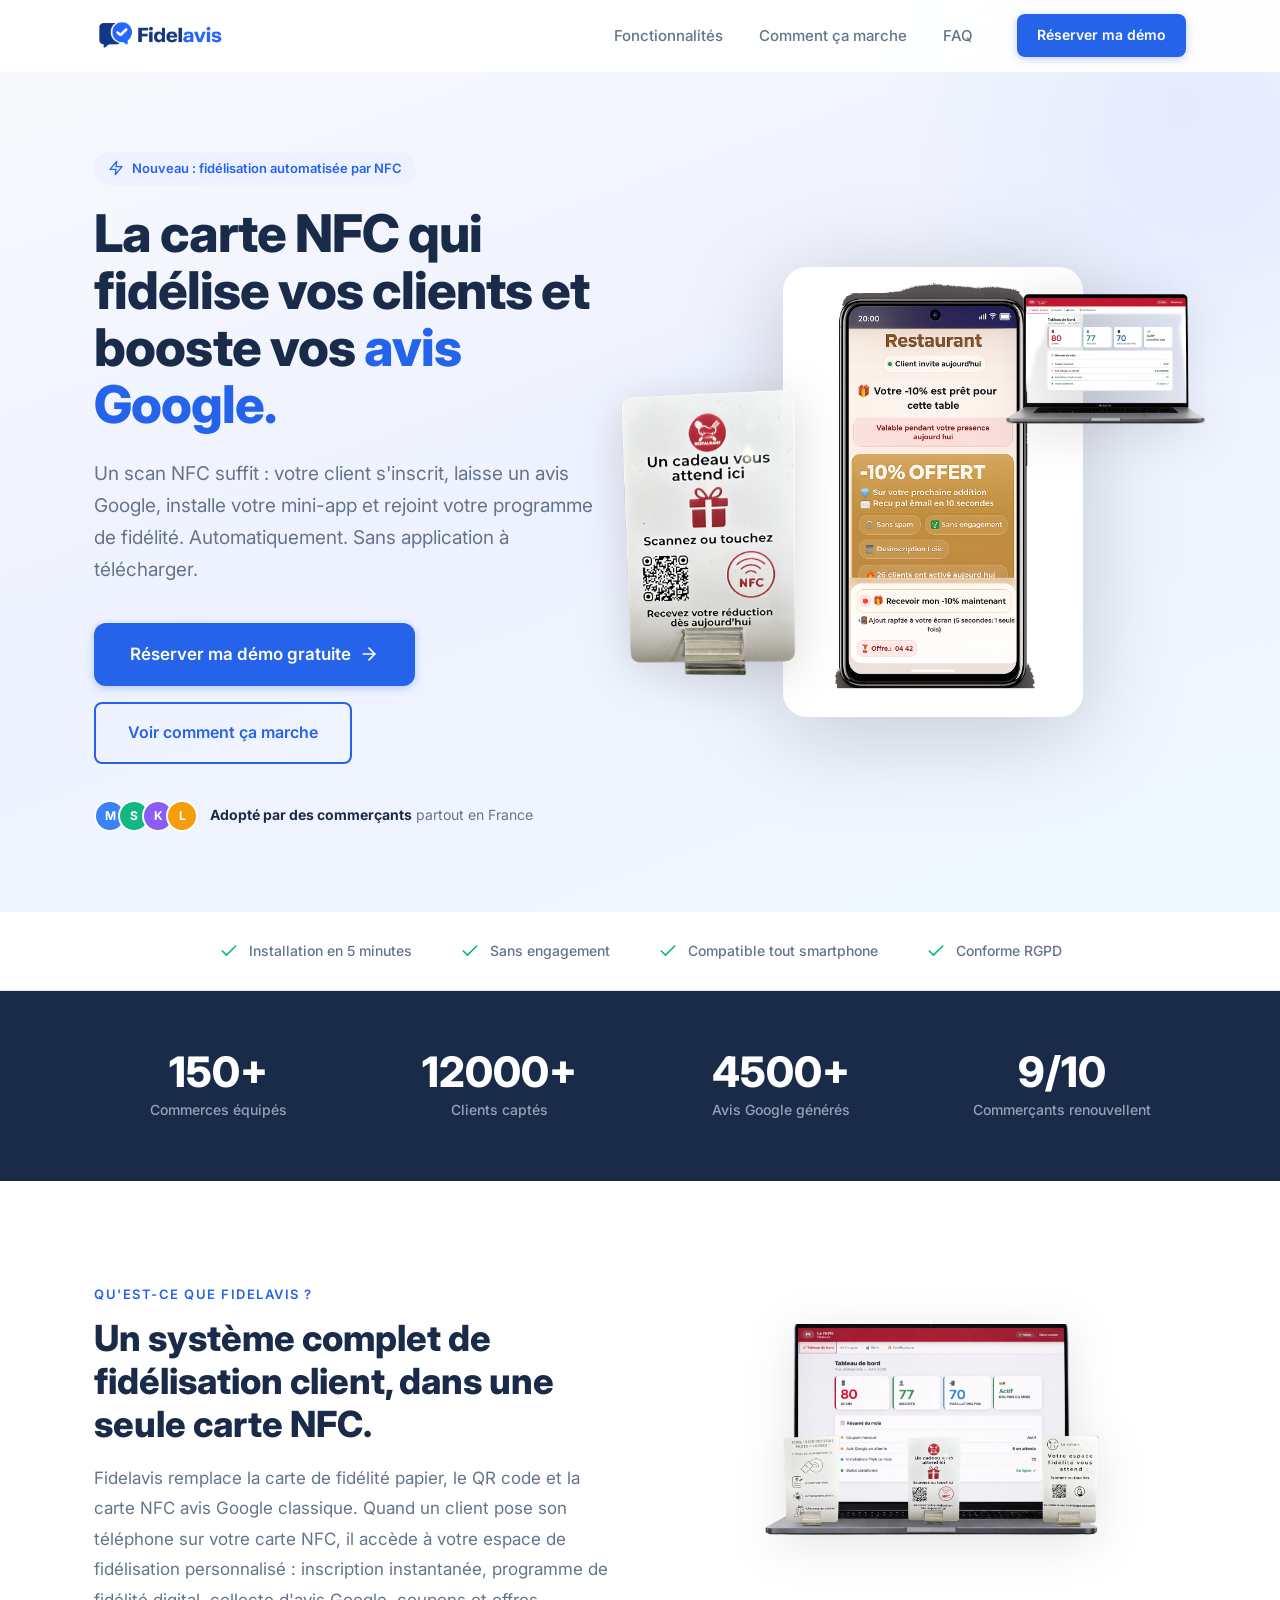
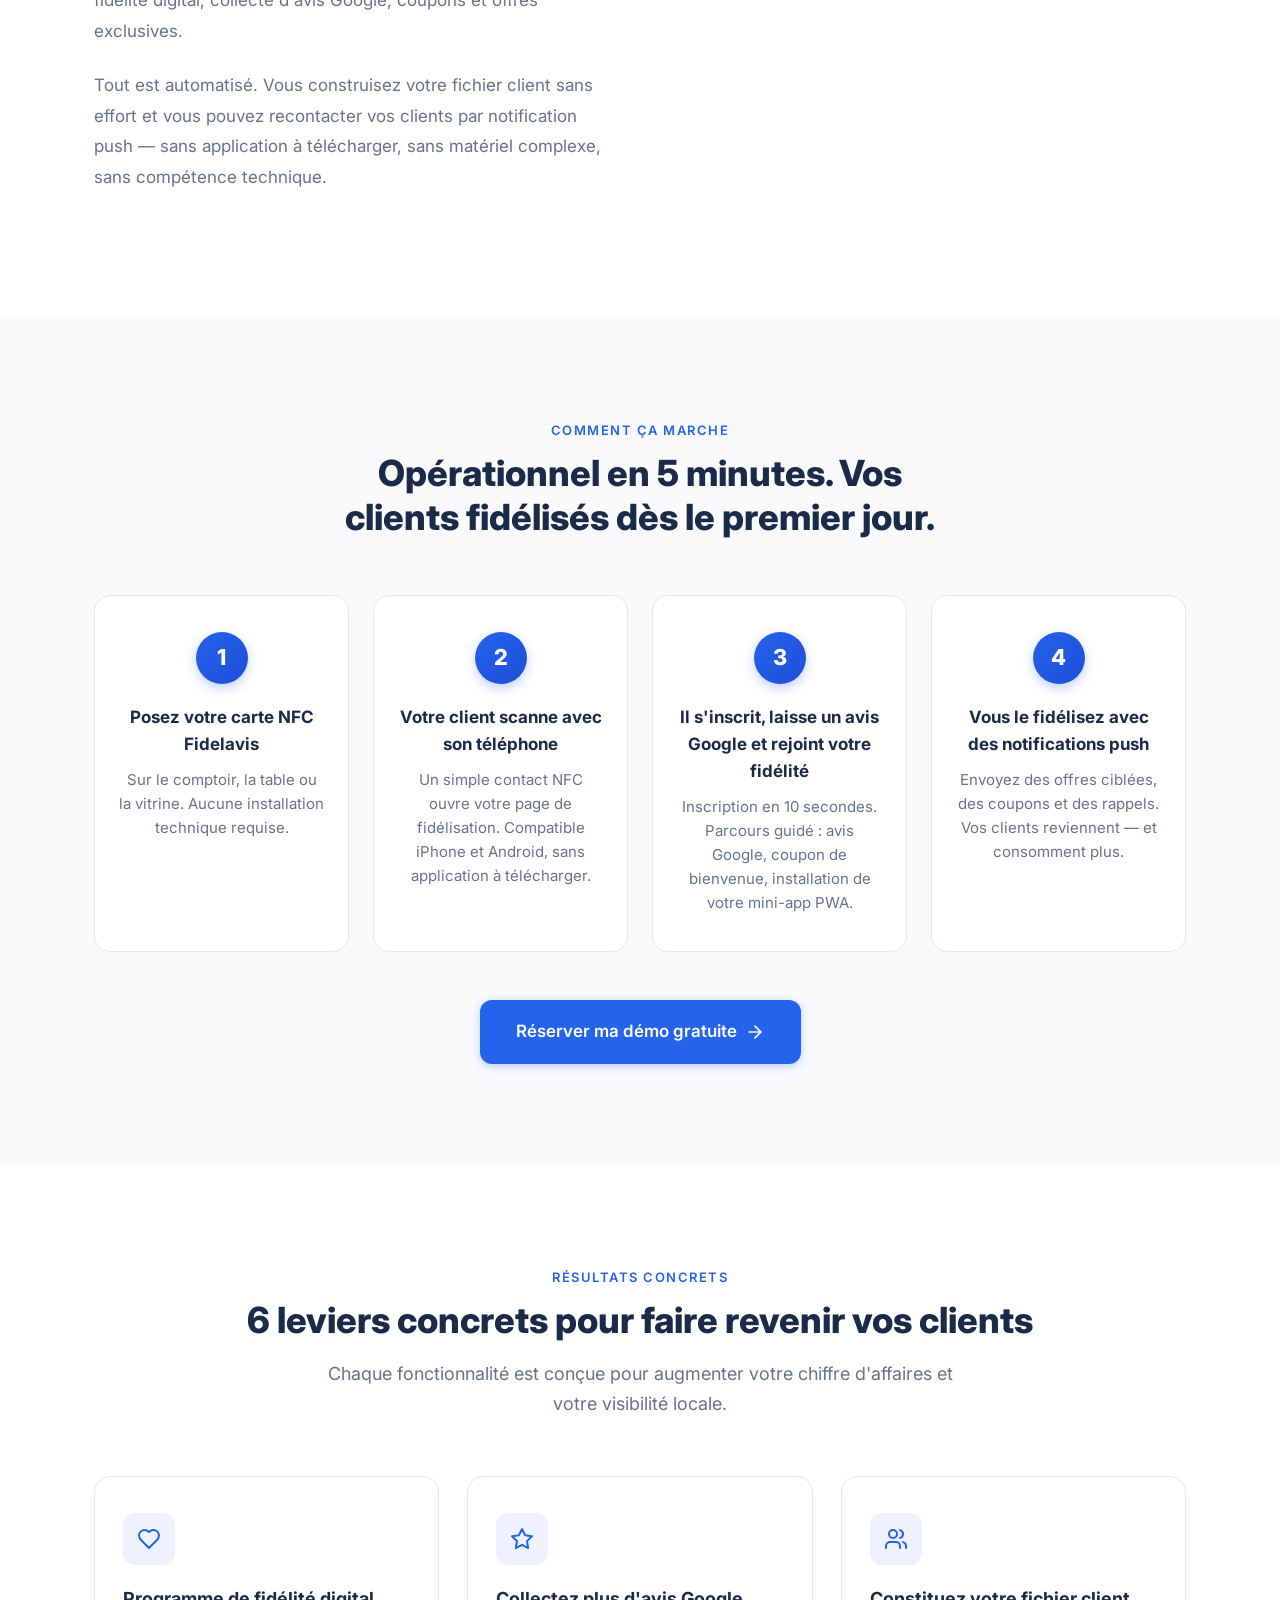
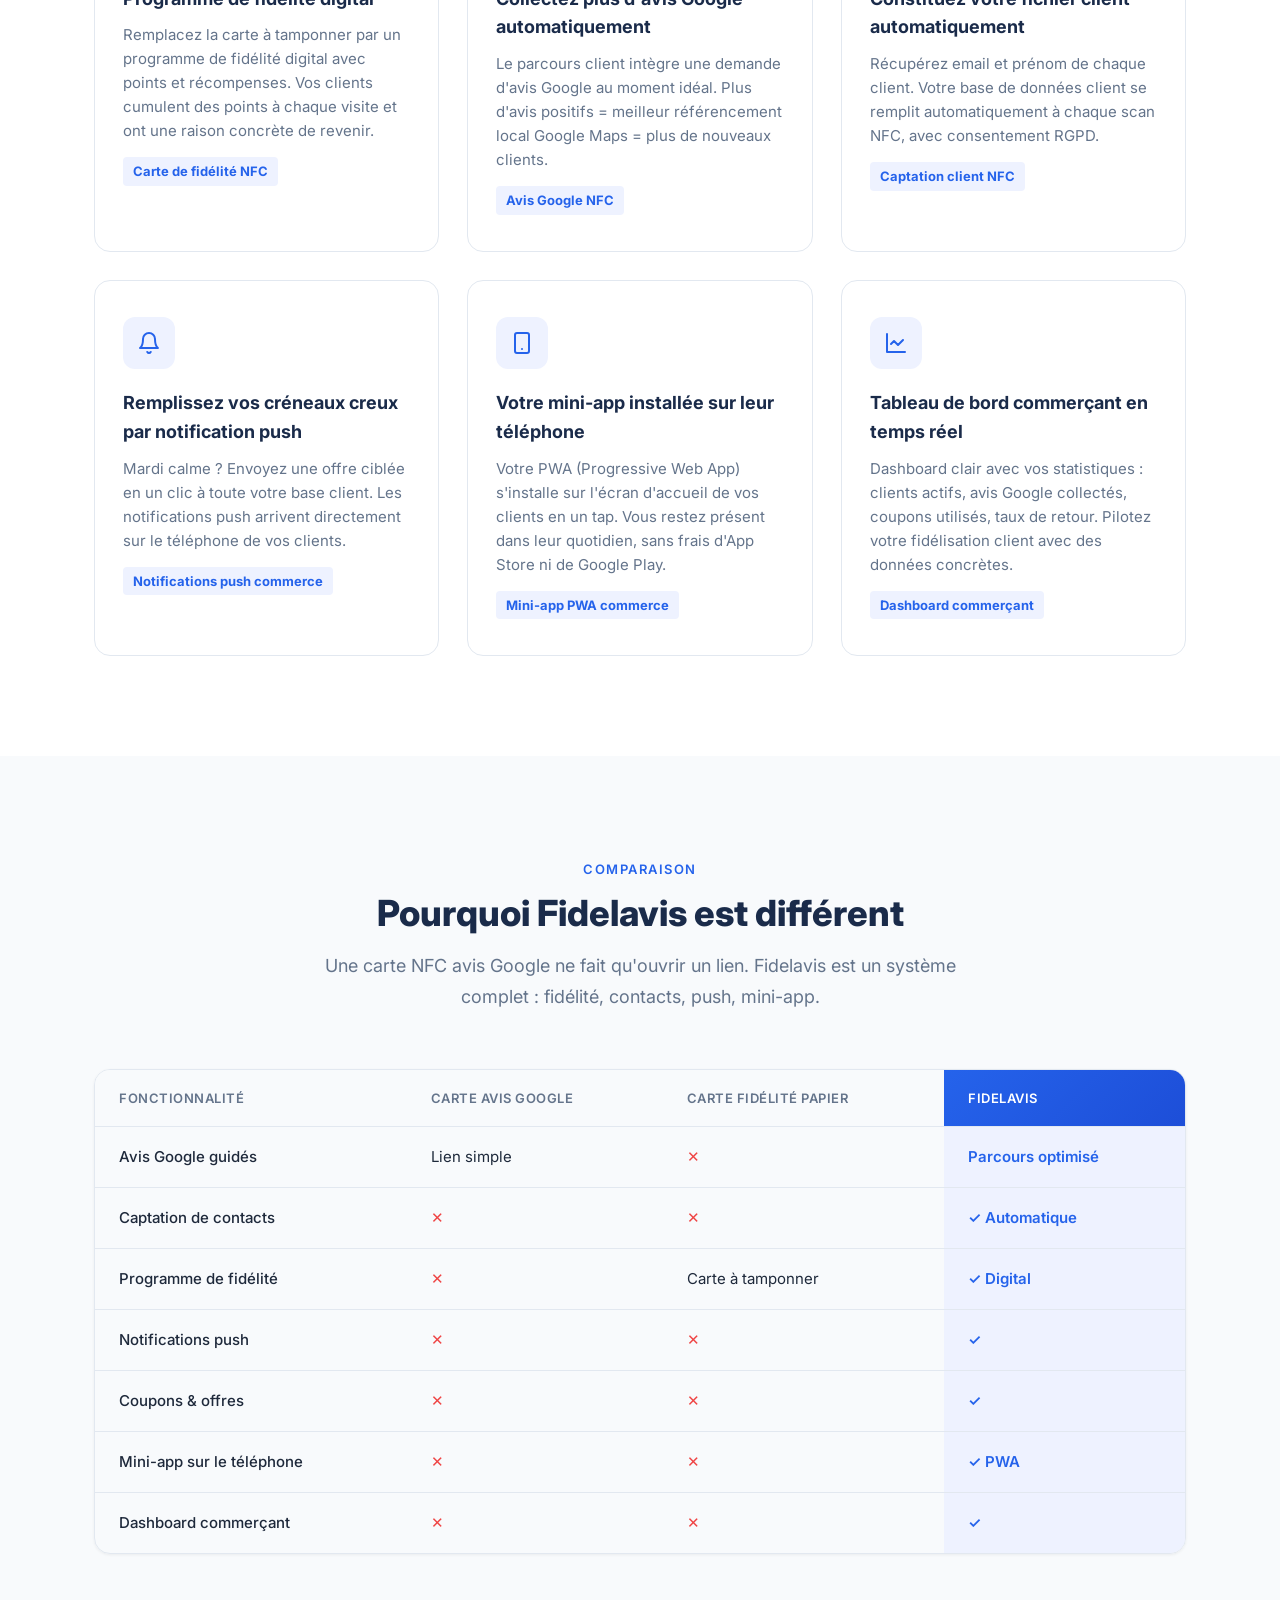
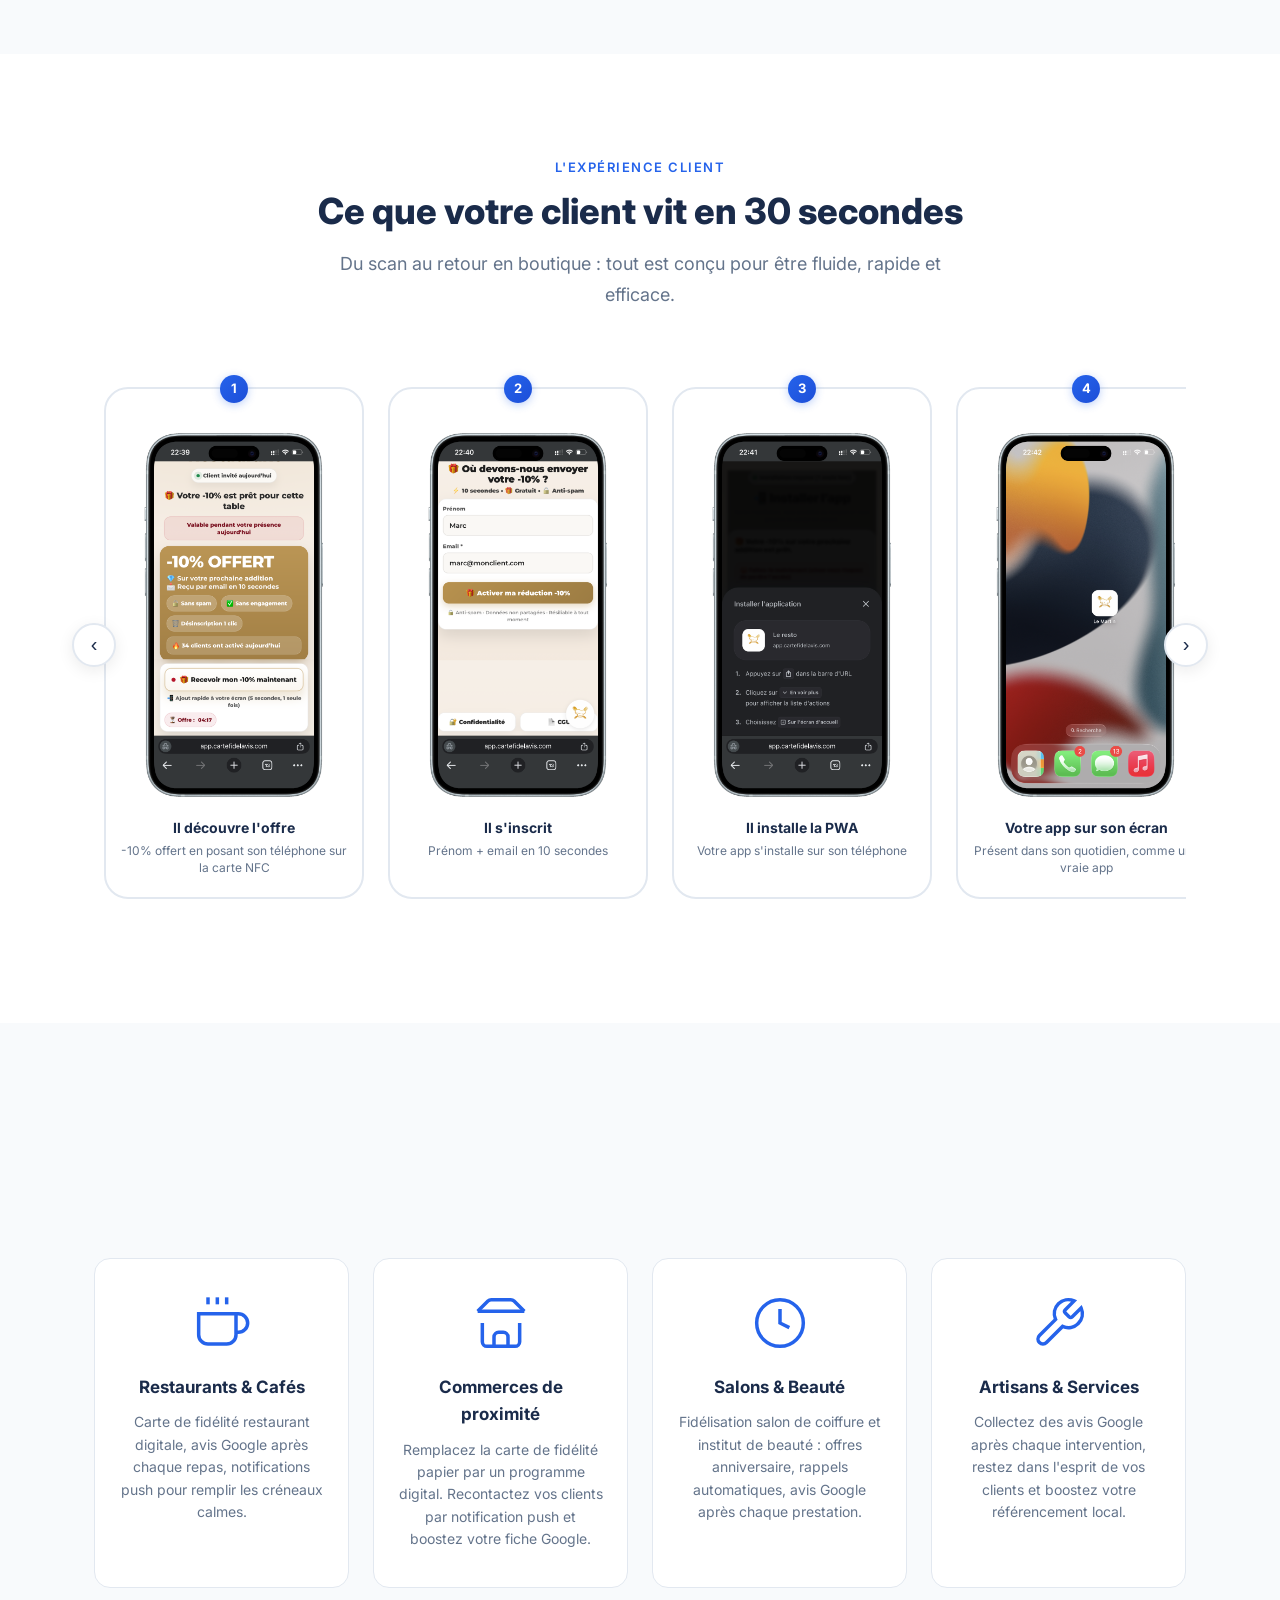
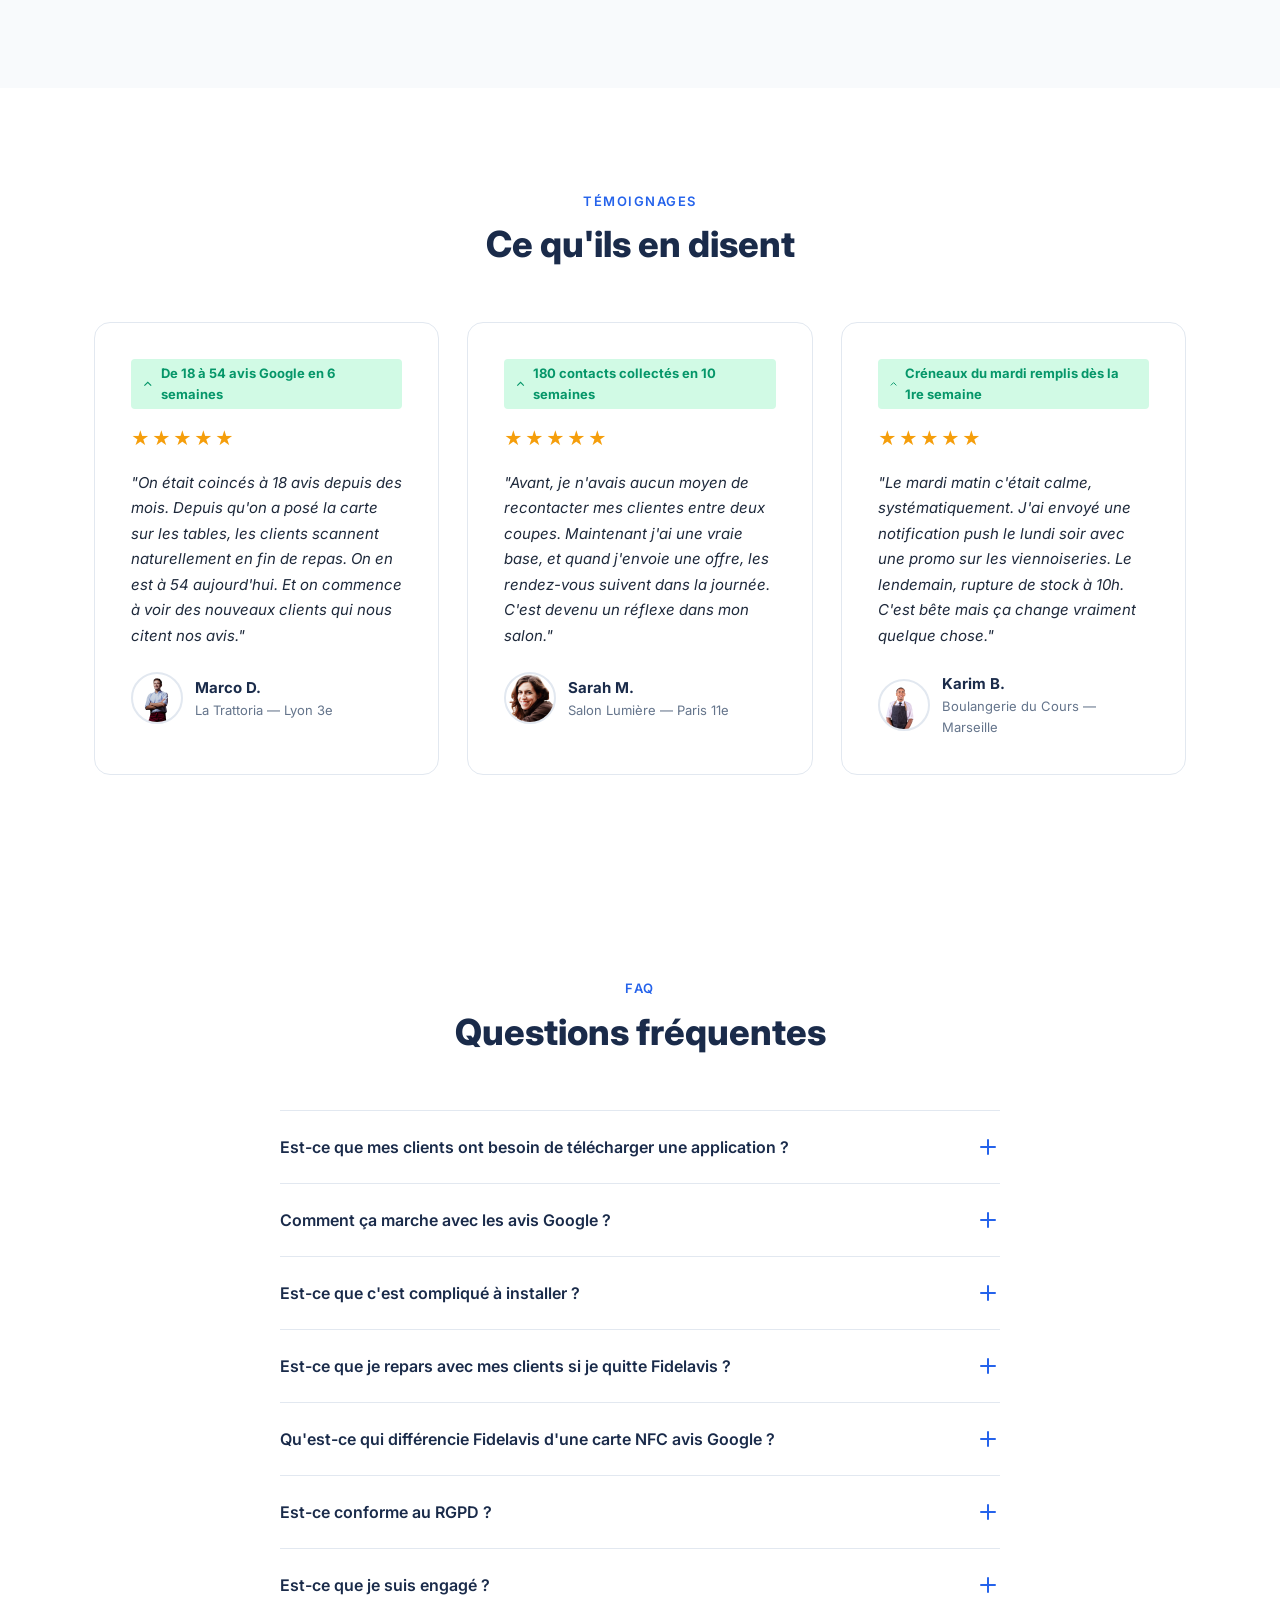
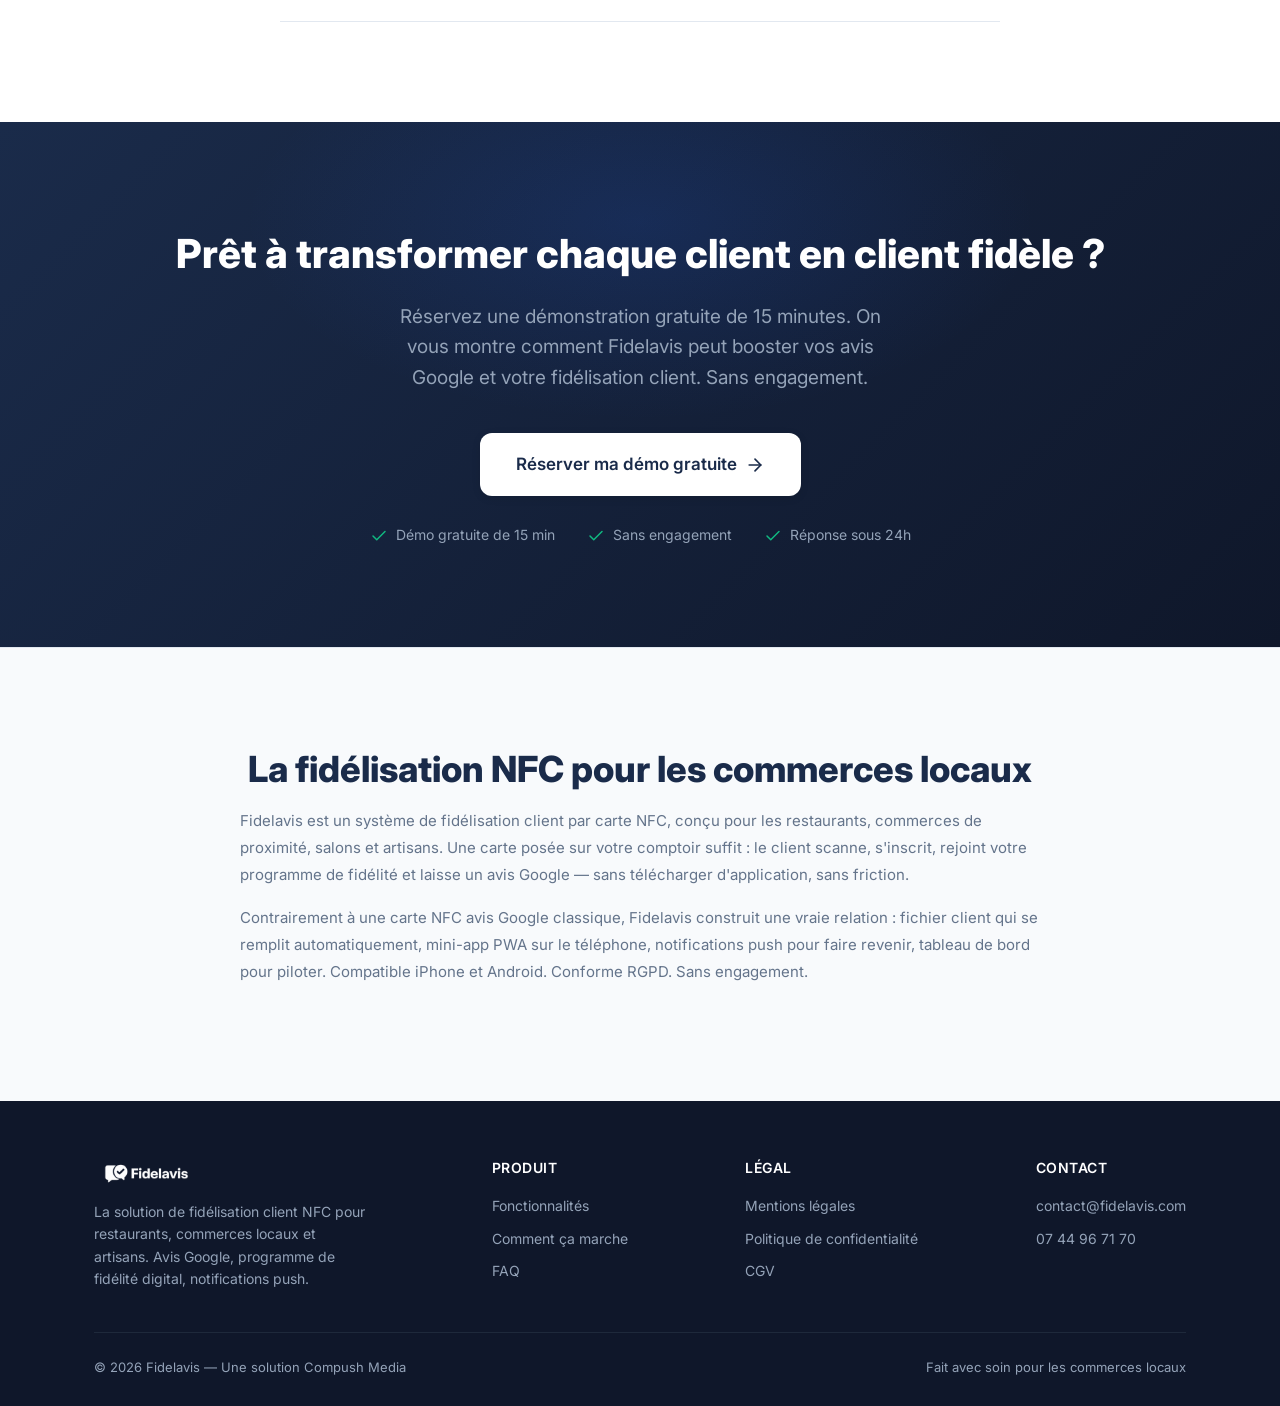
==== index.html @ 2e876013 "Nouvelles images carousel (1.png à 8.png) + slide 8 ajouté Remplacement des 7 anciennes captures par" ====
<!DOCTYPE html>
<html lang="fr">
<head>
  <meta charset="UTF-8">
  <meta name="viewport" content="width=device-width, initial-scale=1.0">
  <title>Fidelavis | Carte de fidélité NFC pour restaurants, commerces et avis Google</title>
  <meta name="description" content="Fidelavis : la carte NFC qui fidélise vos clients, collecte des avis Google et installe votre mini-app sur leur téléphone. Sans engagement. Démo gratuite.">
  <link rel="canonical" href="https://fidelavis.com/">
  <link rel="preconnect" href="https://fonts.googleapis.com">
  <link rel="preconnect" href="https://fonts.gstatic.com" crossorigin>
  <link href="https://fonts.googleapis.com/css2?family=Inter:wght@400;500;600;700;800&display=swap" rel="stylesheet">
  <link rel="stylesheet" href="css/styles.css">

  <!-- JSON-LD Structured Data -->
  <script type="application/ld+json">
  {
    "@context": "https://schema.org",
    "@graph": [
      {
        "@type": "Organization",
        "name": "Fidelavis",
        "legalName": "Compush Media",
        "url": "https://fidelavis.com",
        "logo": "https://fidelavis.com/img/LogodeFidelavis%20.png",
        "description": "Solution de fidélisation client NFC pour restaurants et commerces locaux",
        "email": "contact@fidelavis.com",
        "telephone": "+33744967170",
        "address": {
          "@type": "PostalAddress",
          "streetAddress": "61 Bd National",
          "addressLocality": "La Garenne-Colombes",
          "postalCode": "92250",
          "addressCountry": "FR"
        },
        "sameAs": []
      },
      {
        "@type": "WebSite",
        "name": "Fidelavis",
        "url": "https://fidelavis.com",
        "description": "Carte NFC de fidélisation client pour restaurants, commerces et avis Google"
      },
      {
        "@type": "Product",
        "name": "Fidelavis — Carte de fidélité NFC",
        "description": "Système complet de fidélisation client par carte NFC : programme de fidélité digital, collecte d'avis Google, notifications push, mini-app PWA, tableau de bord commerçant.",
        "brand": {
          "@type": "Brand",
          "name": "Fidelavis"
        },
        "offers": [
          {
            "@type": "Offer",
            "name": "Essentiel",
            "price": "97",
            "priceCurrency": "EUR",
            "priceSpecification": {
              "@type": "UnitPriceSpecification",
              "price": "97",
              "priceCurrency": "EUR",
              "billingDuration": "P1M"
            },
            "description": "10 cartes NFC, avis Google guidés, collecte contacts, fidélité digital, notifications push, coupons, mini-app PWA, emails automatisés 12 mois, dashboard. + 199€ installation.",
            "availability": "https://schema.org/InStock"
          },
          {
            "@type": "Offer",
            "name": "Premium",
            "price": "149",
            "priceCurrency": "EUR",
            "priceSpecification": {
              "@type": "UnitPriceSpecification",
              "price": "149",
              "priceCurrency": "EUR",
              "billingDuration": "P1M"
            },
            "description": "Tout le plan Essentiel + réponses automatiques aux avis Google, formation équipe, méthode de présentation client pour maximiser les inscriptions. + 199€ installation.",
            "availability": "https://schema.org/InStock"
          }
        ]
      },
      {
        "@type": "FAQPage",
        "mainEntity": [
          {
            "@type": "Question",
            "name": "Est-ce que mes clients ont besoin de télécharger une application ?",
            "acceptedAnswer": {
              "@type": "Answer",
              "text": "Non, aucune application à télécharger. Fidelavis fonctionne via une PWA (Progressive Web App) qui s'ouvre directement dans le navigateur du client après un scan NFC. Compatible avec tous les smartphones iPhone et Android."
            }
          },
          {
            "@type": "Question",
            "name": "Comment ça marche avec les avis Google ?",
            "acceptedAnswer": {
              "@type": "Answer",
              "text": "Après son inscription via la carte NFC, le client est guidé vers votre fiche Google pour laisser un avis. Le parcours est optimisé pour maximiser le taux de conversion : jusqu'à 3 fois plus d'avis Google positifs."
            }
          },
          {
            "@type": "Question",
            "name": "Est-ce que c'est compliqué à installer ?",
            "acceptedAnswer": {
              "@type": "Answer",
              "text": "Pas du tout. Vous recevez votre carte NFC Fidelavis entièrement préconfigurée. Vous la posez sur votre comptoir. C'est prêt en 5 minutes, aucune compétence technique requise."
            }
          },
          {
            "@type": "Question",
            "name": "Est-ce que je repars avec mes clients si je quitte Fidelavis ?",
            "acceptedAnswer": {
              "@type": "Answer",
              "text": "Oui, vos données clients vous appartiennent intégralement. Si vous décidez de quitter Fidelavis, vous exportez l'intégralité de votre base de données clients. Aucune dépendance."
            }
          },
          {
            "@type": "Question",
            "name": "Qu'est-ce qui différencie Fidelavis d'une carte NFC avis Google ?",
            "acceptedAnswer": {
              "@type": "Answer",
              "text": "Une carte NFC avis Google classique ne fait qu'ouvrir un lien. Fidelavis capte le contact du client, l'inscrit à votre programme de fidélité digital, installe votre mini-app sur son téléphone et vous permet de le recontacter par notification push."
            }
          },
          {
            "@type": "Question",
            "name": "Est-ce conforme au RGPD ?",
            "acceptedAnswer": {
              "@type": "Answer",
              "text": "Oui, Fidelavis est 100 % conforme au RGPD. Toutes les données clients sont collectées avec consentement explicite, stockées en France sur des serveurs sécurisés et chiffrées."
            }
          },
          {
            "@type": "Question",
            "name": "Est-ce que je suis engagé ?",
            "acceptedAnswer": {
              "@type": "Answer",
              "text": "Non, Fidelavis fonctionne sans aucun engagement. Vous pouvez résilier à tout moment par simple email et vous conservez l'intégralité de votre base de données clients."
            }
          }
        ]
      }
    ]
  }
  </script>
</head>
<body>

  <!-- ======================== NAVIGATION ======================== -->
  <nav class="nav">
    <div class="container nav__inner">
      <a href="#" class="nav__logo"><img src="img/LogodeFidelavis .png" alt="Fidelavis" class="nav__logo-img"></a>
      <ul class="nav__links">
        <li><a href="#fonctionnalites" class="nav__link">Fonctionnalités</a></li>
        <li><a href="#comment-ca-marche" class="nav__link">Comment ça marche</a></li>
        
        <li><a href="#faq" class="nav__link">FAQ</a></li>
        <li class="nav__cta"><a href="#demo" class="btn btn--primary btn--sm">Réserver ma démo</a></li>
      </ul>
      <button class="nav__burger" aria-label="Menu">
        <span></span><span></span><span></span>
      </button>
    </div>
  </nav>

  <!-- ======================== HERO ======================== -->
  <section class="hero">
    <div class="container hero__inner">
      <div class="hero__content">
        <div class="hero__badge reveal">
          <svg xmlns="http://www.w3.org/2000/svg" width="16" height="16" viewBox="0 0 24 24" fill="none" stroke="currentColor" stroke-width="2" stroke-linecap="round" stroke-linejoin="round"><path d="M13 2 3 14h9l-1 8 10-12h-9l1-8z"/></svg>
          Nouveau : fidélisation automatisée par NFC
        </div>
        <h1 class="hero__title reveal">La carte NFC qui fidélise vos clients et booste vos <span>avis Google.</span></h1>
        <p class="hero__subtitle reveal">Un scan NFC suffit : votre client s'inscrit, laisse un avis Google, installe votre mini-app et rejoint votre programme de fidélité. Automatiquement. Sans application à télécharger.</p>
        <div class="hero__ctas reveal">
          <a href="#demo" class="btn btn--primary btn--lg">Réserver ma démo gratuite <svg xmlns="http://www.w3.org/2000/svg" width="20" height="20" viewBox="0 0 24 24" fill="none" stroke="currentColor" stroke-width="2" stroke-linecap="round" stroke-linejoin="round"><path d="M5 12h14"/><path d="m12 5 7 7-7 7"/></svg></a>
          <a href="#comment-ca-marche" class="btn btn--secondary">Voir comment ça marche</a>
        </div>
        <div class="hero__proof reveal">
          <div class="hero__proof-avatars">
            <div class="hero__proof-avatar hero__proof-avatar--blue">M</div>
            <div class="hero__proof-avatar hero__proof-avatar--green">S</div>
            <div class="hero__proof-avatar hero__proof-avatar--purple">K</div>
            <div class="hero__proof-avatar hero__proof-avatar--orange">L</div>
          </div>
          <div class="hero__proof-text"><strong>Adopté par des commerçants</strong> partout en France</div>
        </div>
      </div>
      <div class="hero__visual">
        <!-- Phone mockup with real screenshot -->
        <div class="hero__phone reveal">
          <img src="img/1etapefidelavis.png" alt="Application de fidélisation Fidelavis — Offre de bienvenue -10% sur smartphone" class="hero__phone-img">
        </div>
        <!-- Floating NFC Card — real photo -->
        <div class="hero__nfc-card">
          <img src="img/cartecarte.png" alt="Carte NFC Fidelavis pour fidélisation client restaurant et commerce" class="hero__nfc-card-img">
        </div>
        <!-- Floating Dashboard — real screenshot -->
        <div class="hero__dashboard-card">
          <img src="img/Tableaudebord.png" alt="Tableau de bord commerçant Fidelavis — statistiques fidélisation et avis Google" class="hero__dashboard-card-img">
        </div>
      </div>
    </div>
  </section>

  <!-- ======================== TRUST BAR ======================== -->
  <section class="trust-bar">
    <div class="container trust-bar__inner">
      <div class="trust-bar__item">
        <svg class="trust-bar__icon" xmlns="http://www.w3.org/2000/svg" width="20" height="20" viewBox="0 0 24 24" fill="none" stroke="currentColor" stroke-width="2" stroke-linecap="round" stroke-linejoin="round"><polyline points="20 6 9 17 4 12"/></svg>
        Installation en 5 minutes
      </div>
      <div class="trust-bar__item">
        <svg class="trust-bar__icon" xmlns="http://www.w3.org/2000/svg" width="20" height="20" viewBox="0 0 24 24" fill="none" stroke="currentColor" stroke-width="2" stroke-linecap="round" stroke-linejoin="round"><polyline points="20 6 9 17 4 12"/></svg>
        Sans engagement
      </div>
      <div class="trust-bar__item">
        <svg class="trust-bar__icon" xmlns="http://www.w3.org/2000/svg" width="20" height="20" viewBox="0 0 24 24" fill="none" stroke="currentColor" stroke-width="2" stroke-linecap="round" stroke-linejoin="round"><polyline points="20 6 9 17 4 12"/></svg>
        Compatible tout smartphone
      </div>
      <div class="trust-bar__item">
        <svg class="trust-bar__icon" xmlns="http://www.w3.org/2000/svg" width="20" height="20" viewBox="0 0 24 24" fill="none" stroke="currentColor" stroke-width="2" stroke-linecap="round" stroke-linejoin="round"><polyline points="20 6 9 17 4 12"/></svg>
        Conforme RGPD
      </div>
    </div>
  </section>

  <!-- ======================== STATS BAR ======================== -->
  <section class="stats-bar">
    <div class="container stats-bar__inner">
      <div class="stat reveal">
        <div class="stat__number" data-target="150" data-suffix="+">0</div>
        <div class="stat__label">Commerces équipés</div>
      </div>
      <div class="stat reveal reveal-delay-1">
        <div class="stat__number" data-target="12000" data-suffix="+">0</div>
        <div class="stat__label">Clients captés</div>
      </div>
      <div class="stat reveal reveal-delay-2">
        <div class="stat__number" data-target="4500" data-suffix="+">0</div>
        <div class="stat__label">Avis Google générés</div>
      </div>
      <div class="stat reveal reveal-delay-3">
        <div class="stat__number" data-target="9" data-suffix="/10">0</div>
        <div class="stat__label">Commerçants renouvellent</div>
      </div>
    </div>
  </section>

  <!-- ======================== WHAT IS FIDELAVIS ======================== -->
  <section id="fonctionnalites" class="section">
    <div class="container what-is__inner">
      <div class="what-is__text reveal">
        <span class="section-label">Qu'est-ce que Fidelavis ?</span>
        <h2 class="section-title">Un système complet de fidélisation client, dans une seule carte NFC.</h2>
        <p>Fidelavis remplace la carte de fidélité papier, le QR code et la carte NFC avis Google classique. Quand un client pose son téléphone sur votre carte NFC, il accède à votre espace de fidélisation personnalisé : inscription instantanée, programme de fidélité digital, collecte d'avis Google, coupons et offres exclusives.</p>
        <p>Tout est automatisé. Vous construisez votre fichier client sans effort et vous pouvez recontacter vos clients par notification push — sans application à télécharger, sans matériel complexe, sans compétence technique.</p>
      </div>
      <div class="what-is__visual reveal">
        <img src="img/admin3fidelavis.png" alt="Interface Fidelavis — tableau de bord commerçant et parcours de fidélisation client NFC" class="what-is__img what-is__img--admin">
      </div>
    </div>
  </section>

  <!-- ======================== HOW IT WORKS ======================== -->
  <section id="comment-ca-marche" class="section section--alt">
    <div class="container text-center">
      <span class="section-label reveal">Comment ça marche</span>
      <h2 class="section-title mx-auto reveal" style="max-width:600px">Opérationnel en 5 minutes. Vos clients fidélisés dès le premier jour.</h2>
      <div class="steps__grid">
        <div class="step reveal">
          <div class="step__number">1</div>
          <h3 class="step__title">Posez votre carte NFC Fidelavis</h3>
          <p class="step__desc">Sur le comptoir, la table ou la vitrine. Aucune installation technique requise.</p>
        </div>
        <div class="step reveal reveal-delay-1">
          <div class="step__number">2</div>
          <h3 class="step__title">Votre client scanne avec son téléphone</h3>
          <p class="step__desc">Un simple contact NFC ouvre votre page de fidélisation. Compatible iPhone et Android, sans application à télécharger.</p>
        </div>
        <div class="step reveal reveal-delay-2">
          <div class="step__number">3</div>
          <h3 class="step__title">Il s'inscrit, laisse un avis Google et rejoint votre fidélité</h3>
          <p class="step__desc">Inscription en 10 secondes. Parcours guidé : avis Google, coupon de bienvenue, installation de votre mini-app PWA.</p>
        </div>
        <div class="step reveal reveal-delay-3">
          <div class="step__number">4</div>
          <h3 class="step__title">Vous le fidélisez avec des notifications push</h3>
          <p class="step__desc">Envoyez des offres ciblées, des coupons et des rappels. Vos clients reviennent — et consomment plus.</p>
        </div>
      </div>
      <div style="margin-top:48px" class="reveal">
        <a href="#demo" class="btn btn--primary btn--lg">Réserver ma démo gratuite <svg xmlns="http://www.w3.org/2000/svg" width="20" height="20" viewBox="0 0 24 24" fill="none" stroke="currentColor" stroke-width="2" stroke-linecap="round" stroke-linejoin="round"><path d="M5 12h14"/><path d="m12 5 7 7-7 7"/></svg></a>
      </div>
    </div>
  </section>

  <!-- ======================== BENEFITS ======================== -->
  <section class="section">
    <div class="container text-center">
      <span class="section-label reveal">Résultats concrets</span>
      <h2 class="section-title reveal">6 leviers concrets pour faire revenir vos clients</h2>
      <p class="section-subtitle mx-auto reveal">Chaque fonctionnalité est conçue pour augmenter votre chiffre d'affaires et votre visibilité locale.</p>
      <div class="benefits__grid" style="text-align:left">
        <div class="benefit reveal">
          <div class="benefit__icon">
            <svg xmlns="http://www.w3.org/2000/svg" width="24" height="24" viewBox="0 0 24 24" fill="none" stroke="currentColor" stroke-width="2" stroke-linecap="round" stroke-linejoin="round"><path d="M19 14c1.49-1.46 3-3.21 3-5.5A5.5 5.5 0 0 0 16.5 3c-1.76 0-3 .5-4.5 2-1.5-1.5-2.74-2-4.5-2A5.5 5.5 0 0 0 2 8.5c0 2.3 1.5 4.05 3 5.5l7 7Z"/></svg>
          </div>
          <h3 class="benefit__title">Programme de fidélité digital</h3>
          <p class="benefit__desc">Remplacez la carte à tamponner par un programme de fidélité digital avec points et récompenses. Vos clients cumulent des points à chaque visite et ont une raison concrète de revenir.</p>
          <span class="benefit__highlight">Carte de fidélité NFC</span>
        </div>
        <div class="benefit reveal reveal-delay-1">
          <div class="benefit__icon">
            <svg xmlns="http://www.w3.org/2000/svg" width="24" height="24" viewBox="0 0 24 24" fill="none" stroke="currentColor" stroke-width="2" stroke-linecap="round" stroke-linejoin="round"><polygon points="12 2 15.09 8.26 22 9.27 17 14.14 18.18 21.02 12 17.77 5.82 21.02 7 14.14 2 9.27 8.91 8.26 12 2"/></svg>
          </div>
          <h3 class="benefit__title">Collectez plus d'avis Google automatiquement</h3>
          <p class="benefit__desc">Le parcours client intègre une demande d'avis Google au moment idéal. Plus d'avis positifs = meilleur référencement local Google Maps = plus de nouveaux clients.</p>
          <span class="benefit__highlight">Avis Google NFC</span>
        </div>
        <div class="benefit reveal reveal-delay-2">
          <div class="benefit__icon">
            <svg xmlns="http://www.w3.org/2000/svg" width="24" height="24" viewBox="0 0 24 24" fill="none" stroke="currentColor" stroke-width="2" stroke-linecap="round" stroke-linejoin="round"><path d="M16 21v-2a4 4 0 0 0-4-4H6a4 4 0 0 0-4 4v2"/><circle cx="9" cy="7" r="4"/><path d="M22 21v-2a4 4 0 0 0-3-3.87"/><path d="M16 3.13a4 4 0 0 1 0 7.75"/></svg>
          </div>
          <h3 class="benefit__title">Constituez votre fichier client automatiquement</h3>
          <p class="benefit__desc">Récupérez email et prénom de chaque client. Votre base de données client se remplit automatiquement à chaque scan NFC, avec consentement RGPD.</p>
          <span class="benefit__highlight">Captation client NFC</span>
        </div>
        <div class="benefit reveal">
          <div class="benefit__icon">
            <svg xmlns="http://www.w3.org/2000/svg" width="24" height="24" viewBox="0 0 24 24" fill="none" stroke="currentColor" stroke-width="2" stroke-linecap="round" stroke-linejoin="round"><path d="M6 8a6 6 0 0 1 12 0c0 7 3 9 3 9H3s3-2 3-9"/><path d="M10.3 21a1.94 1.94 0 0 0 3.4 0"/></svg>
          </div>
          <h3 class="benefit__title">Remplissez vos créneaux creux par notification push</h3>
          <p class="benefit__desc">Mardi calme ? Envoyez une offre ciblée en un clic à toute votre base client. Les notifications push arrivent directement sur le téléphone de vos clients.</p>
          <span class="benefit__highlight">Notifications push commerce</span>
        </div>
        <div class="benefit reveal reveal-delay-1">
          <div class="benefit__icon">
            <svg xmlns="http://www.w3.org/2000/svg" width="24" height="24" viewBox="0 0 24 24" fill="none" stroke="currentColor" stroke-width="2" stroke-linecap="round" stroke-linejoin="round"><rect width="14" height="20" x="5" y="2" rx="2" ry="2"/><path d="M12 18h.01"/></svg>
          </div>
          <h3 class="benefit__title">Votre mini-app installée sur leur téléphone</h3>
          <p class="benefit__desc">Votre PWA (Progressive Web App) s'installe sur l'écran d'accueil de vos clients en un tap. Vous restez présent dans leur quotidien, sans frais d'App Store ni de Google Play.</p>
          <span class="benefit__highlight">Mini-app PWA commerce</span>
        </div>
        <div class="benefit reveal reveal-delay-2">
          <div class="benefit__icon">
            <svg xmlns="http://www.w3.org/2000/svg" width="24" height="24" viewBox="0 0 24 24" fill="none" stroke="currentColor" stroke-width="2" stroke-linecap="round" stroke-linejoin="round"><path d="M3 3v18h18"/><path d="m19 9-5 5-4-4-3 3"/></svg>
          </div>
          <h3 class="benefit__title">Tableau de bord commerçant en temps réel</h3>
          <p class="benefit__desc">Dashboard clair avec vos statistiques : clients actifs, avis Google collectés, coupons utilisés, taux de retour. Pilotez votre fidélisation client avec des données concrètes.</p>
          <span class="benefit__highlight">Dashboard commerçant</span>
        </div>
      </div>
    </div>
  </section>

  <!-- ======================== COMPARISON ======================== -->
  <section class="section section--alt">
    <div class="container text-center">
      <span class="section-label reveal">Comparaison</span>
      <h2 class="section-title reveal">Pourquoi Fidelavis est différent</h2>
      <p class="section-subtitle mx-auto reveal">Une carte NFC avis Google ne fait qu'ouvrir un lien. Fidelavis est un système complet : fidélité, contacts, push, mini-app.</p>
      <div class="comparison__table-wrap reveal">
        <table class="comparison__table">
          <thead>
            <tr>
              <th>Fonctionnalité</th>
              <th>Carte avis Google</th>
              <th>Carte fidélité papier</th>
              <th>Fidelavis</th>
            </tr>
          </thead>
          <tbody>
            <tr><td>Avis Google guidés</td><td>Lien simple</td><td class="cross">&#10005;</td><td class="check">Parcours optimisé</td></tr>
            <tr><td>Captation de contacts</td><td class="cross">&#10005;</td><td class="cross">&#10005;</td><td class="check">&#10003; Automatique</td></tr>
            <tr><td>Programme de fidélité</td><td class="cross">&#10005;</td><td>Carte à tamponner</td><td class="check">&#10003; Digital</td></tr>
            <tr><td>Notifications push</td><td class="cross">&#10005;</td><td class="cross">&#10005;</td><td class="check">&#10003;</td></tr>
            <tr><td>Coupons & offres</td><td class="cross">&#10005;</td><td class="cross">&#10005;</td><td class="check">&#10003;</td></tr>
            <tr><td>Mini-app sur le téléphone</td><td class="cross">&#10005;</td><td class="cross">&#10005;</td><td class="check">&#10003; PWA</td></tr>
            <tr><td>Dashboard commerçant</td><td class="cross">&#10005;</td><td class="cross">&#10005;</td><td class="check">&#10003;</td></tr>
          </tbody>
        </table>
      </div>
    </div>
  </section>

  <!-- ======================== CLIENT JOURNEY ======================== -->
  <section class="section">
    <div class="container text-center">
      <span class="section-label reveal">L'expérience client</span>
      <h2 class="section-title reveal">Ce que votre client vit en 30 secondes</h2>
      <p class="section-subtitle mx-auto reveal">Du scan au retour en boutique : tout est conçu pour être fluide, rapide et efficace.</p>
      <div class="demo__carousel">
        <button class="demo__arrow demo__arrow--left" aria-label="Précédent">&#8249;</button>
        <button class="demo__arrow demo__arrow--right" aria-label="Suivant">&#8250;</button>
      <div class="demo__screens">
        <div class="demo__screen demo__screen--img reveal">
          <span class="demo__screen-number">1</span>
          <img src="img/1.png" alt="Étape 1 fidélisation NFC — Offre de bienvenue -10% sur téléphone client" class="demo__screen-img">
          <h4 class="demo__screen-title">Il découvre l'offre</h4>
          <p class="demo__screen-desc">-10% offert en posant son téléphone sur la carte NFC</p>
        </div>
        <div class="demo__screen demo__screen--img reveal reveal-delay-1">
          <span class="demo__screen-number">2</span>
          <img src="img/2.png" alt="Étape 2 — Inscription client email et prénom en 10 secondes" class="demo__screen-img">
          <h4 class="demo__screen-title">Il s'inscrit</h4>
          <p class="demo__screen-desc">Prénom + email en 10 secondes</p>
        </div>
        <div class="demo__screen demo__screen--img reveal reveal-delay-2">
          <span class="demo__screen-number">3</span>
          <img src="img/3.png" alt="Étape 3 — Installation mini-app PWA Fidelavis sur smartphone" class="demo__screen-img">
          <h4 class="demo__screen-title">Il installe la PWA</h4>
          <p class="demo__screen-desc">Votre app s'installe sur son téléphone</p>
        </div>
        <div class="demo__screen demo__screen--img reveal reveal-delay-3">
          <span class="demo__screen-number">4</span>
          <img src="img/4.png" alt="Étape 4 — Mini-app Fidelavis installée sur écran d'accueil du client" class="demo__screen-img">
          <h4 class="demo__screen-title">Votre app sur son écran</h4>
          <p class="demo__screen-desc">Présent dans son quotidien, comme une vraie app</p>
        </div>
        <div class="demo__screen demo__screen--img reveal reveal-delay-4">
          <span class="demo__screen-number">5</span>
          <img src="img/5.png" alt="Étape 5 — Coupon de fidélité du mois avec code PIN en caisse" class="demo__screen-img">
          <h4 class="demo__screen-title">Il utilise son coupon</h4>
          <p class="demo__screen-desc">Coupon du mois avec code PIN en caisse</p>
        </div>
        <div class="demo__screen demo__screen--img reveal reveal-delay-5">
          <span class="demo__screen-number">6</span>
          <img src="img/6.png" alt="Étape 6 — Notification push envoyée au client pour le faire revenir" class="demo__screen-img">
          <h4 class="demo__screen-title">Il reçoit vos offres</h4>
          <p class="demo__screen-desc">Notification push pour le faire revenir</p>
        </div>
        <div class="demo__screen demo__screen--img reveal reveal-delay-6">
          <span class="demo__screen-number">7</span>
          <img src="img/7.png" alt="Étape 7 — Client redirigé vers avis Google en 1 clic" class="demo__screen-img">
          <h4 class="demo__screen-title">Il laisse un avis</h4>
          <p class="demo__screen-desc">Redirection Google en 1 clic</p>
        </div>
        <div class="demo__screen demo__screen--img reveal reveal-delay-6">
          <span class="demo__screen-number">8</span>
          <img src="img/8.png" alt="Étape 8 — Tableau de bord commerçant Fidelavis" class="demo__screen-img">
          <h4 class="demo__screen-title">Vous pilotez tout</h4>
          <p class="demo__screen-desc">Dashboard commerçant en temps réel</p>
        </div>
      </div>
      </div>
    </div>
  </section>

  <!-- ======================== USE CASES ======================== -->
  <section class="section section--alt">
    <div class="container text-center">
      <span class="section-label reveal">Cas d'usage</span>
      <h2 class="section-title reveal">La fidélisation NFC adaptée à votre activité</h2>
      <div class="usecases__grid" style="text-align:center">
        <div class="usecase reveal">
          <svg class="usecase__icon" xmlns="http://www.w3.org/2000/svg" width="56" height="56" viewBox="0 0 24 24" fill="none" stroke="currentColor" stroke-width="1.5"><path d="M18 8h1a4 4 0 0 1 0 8h-1"/><path d="M2 8h16v9a4 4 0 0 1-4 4H6a4 4 0 0 1-4-4V8z"/><line x1="6" x2="6" y1="1" y2="4"/><line x1="10" x2="10" y1="1" y2="4"/><line x1="14" x2="14" y1="1" y2="4"/></svg>
          <h3 class="usecase__title">Restaurants & Cafés</h3>
          <p class="usecase__desc">Carte de fidélité restaurant digitale, avis Google après chaque repas, notifications push pour remplir les créneaux calmes.</p>
        </div>
        <div class="usecase reveal reveal-delay-1">
          <svg class="usecase__icon" xmlns="http://www.w3.org/2000/svg" width="56" height="56" viewBox="0 0 24 24" fill="none" stroke="currentColor" stroke-width="1.5"><path d="m2 7 4.41-4.41A2 2 0 0 1 7.83 2h8.34a2 2 0 0 1 1.42.59L22 7"/><path d="M4 12v8a2 2 0 0 0 2 2h12a2 2 0 0 0 2-2v-8"/><path d="M15 22v-4a2 2 0 0 0-2-2h-2a2 2 0 0 0-2 2v4"/><path d="M2 7h20"/></svg>
          <h3 class="usecase__title">Commerces de proximité</h3>
          <p class="usecase__desc">Remplacez la carte de fidélité papier par un programme digital. Recontactez vos clients par notification push et boostez votre fiche Google.</p>
        </div>
        <div class="usecase reveal reveal-delay-2">
          <svg class="usecase__icon" xmlns="http://www.w3.org/2000/svg" width="56" height="56" viewBox="0 0 24 24" fill="none" stroke="currentColor" stroke-width="1.5"><circle cx="12" cy="12" r="10"/><path d="M12 6v6l4 2"/></svg>
          <h3 class="usecase__title">Salons & Beauté</h3>
          <p class="usecase__desc">Fidélisation salon de coiffure et institut de beauté : offres anniversaire, rappels automatiques, avis Google après chaque prestation.</p>
        </div>
        <div class="usecase reveal reveal-delay-3">
          <svg class="usecase__icon" xmlns="http://www.w3.org/2000/svg" width="56" height="56" viewBox="0 0 24 24" fill="none" stroke="currentColor" stroke-width="1.5"><path d="M14.7 6.3a1 1 0 0 0 0 1.4l1.6 1.6a1 1 0 0 0 1.4 0l3.77-3.77a6 6 0 0 1-7.94 7.94l-6.91 6.91a2.12 2.12 0 0 1-3-3l6.91-6.91a6 6 0 0 1 7.94-7.94l-3.76 3.76z"/></svg>
          <h3 class="usecase__title">Artisans & Services</h3>
          <p class="usecase__desc">Collectez des avis Google après chaque intervention, restez dans l'esprit de vos clients et boostez votre référencement local.</p>
        </div>
      </div>
    </div>
  </section>

  <!-- ======================== TESTIMONIALS ======================== -->
  <section class="section">
    <div class="container text-center">
      <span class="section-label reveal">Témoignages</span>
      <h2 class="section-title reveal">Ce qu'ils en disent</h2>
      <div class="testimonials__grid" style="text-align:left">
        <div class="testimonial reveal">
          <div class="testimonial__metric">
            <svg xmlns="http://www.w3.org/2000/svg" width="14" height="14" viewBox="0 0 24 24" fill="none" stroke="currentColor" stroke-width="2"><path d="m18 15-6-6-6 6"/></svg>
            De 18 à 54 avis Google en 6 semaines
          </div>
          <div class="testimonial__stars">&#9733;&#9733;&#9733;&#9733;&#9733;</div>
          <p class="testimonial__text">"On était coincés à 18 avis depuis des mois. Depuis qu'on a posé la carte sur les tables, les clients scannent naturellement en fin de repas. On en est à 54 aujourd'hui. Et on commence à voir des nouveaux clients qui nous citent nos avis."</p>
          <div class="testimonial__author">
            <img src="img/temoinagehomme1.png" alt="Marco D., La Trattoria, Lyon" class="testimonial__avatar-img">
            <div>
              <div class="testimonial__name">Marco D.</div>
              <div class="testimonial__role">La Trattoria — Lyon 3e</div>
            </div>
          </div>
        </div>
        <div class="testimonial reveal reveal-delay-1">
          <div class="testimonial__metric">
            <svg xmlns="http://www.w3.org/2000/svg" width="14" height="14" viewBox="0 0 24 24" fill="none" stroke="currentColor" stroke-width="2"><path d="m18 15-6-6-6 6"/></svg>
            180 contacts collectés en 10 semaines
          </div>
          <div class="testimonial__stars">&#9733;&#9733;&#9733;&#9733;&#9733;</div>
          <p class="testimonial__text">"Avant, je n'avais aucun moyen de recontacter mes clientes entre deux coupes. Maintenant j'ai une vraie base, et quand j'envoie une offre, les rendez-vous suivent dans la journée. C'est devenu un réflexe dans mon salon."</p>
          <div class="testimonial__author">
            <img src="img/temoinagefemme2.png" alt="Sarah M., Salon Lumière, Paris" class="testimonial__avatar-img">
            <div>
              <div class="testimonial__name">Sarah M.</div>
              <div class="testimonial__role">Salon Lumière — Paris 11e</div>
            </div>
          </div>
        </div>
        <div class="testimonial reveal reveal-delay-2">
          <div class="testimonial__metric">
            <svg xmlns="http://www.w3.org/2000/svg" width="14" height="14" viewBox="0 0 24 24" fill="none" stroke="currentColor" stroke-width="2"><path d="m18 15-6-6-6 6"/></svg>
            Créneaux du mardi remplis dès la 1re semaine
          </div>
          <div class="testimonial__stars">&#9733;&#9733;&#9733;&#9733;&#9733;</div>
          <p class="testimonial__text">"Le mardi matin c'était calme, systématiquement. J'ai envoyé une notification push le lundi soir avec une promo sur les viennoiseries. Le lendemain, rupture de stock à 10h. C'est bête mais ça change vraiment quelque chose."</p>
          <div class="testimonial__author">
            <img src="img/temoinagehomme2.png" alt="Karim B., Boulangerie du Cours, Marseille" class="testimonial__avatar-img">
            <div>
              <div class="testimonial__name">Karim B.</div>
              <div class="testimonial__role">Boulangerie du Cours — Marseille</div>
            </div>
          </div>
        </div>
      </div>
    </div>
  </section>

  <!-- TARIFS — SECTION MASQUÉE TEMPORAIREMENT -->

  <!-- ======================== FAQ ======================== -->
  <section id="faq" class="section">
    <div class="container text-center">
      <span class="section-label reveal">FAQ</span>
      <h2 class="section-title reveal">Questions fréquentes</h2>
      <div class="faq__list" style="text-align:left">
        <div class="faq-item reveal">
          <button class="faq-item__question">Est-ce que mes clients ont besoin de télécharger une application ?<svg class="faq-item__icon" xmlns="http://www.w3.org/2000/svg" width="24" height="24" viewBox="0 0 24 24" fill="none" stroke="currentColor" stroke-width="2" stroke-linecap="round" stroke-linejoin="round"><line x1="12" x2="12" y1="5" y2="19"/><line x1="5" x2="19" y1="12" y2="12"/></svg></button>
          <div class="faq-item__answer"><p>Non, aucune application à télécharger. Fidelavis fonctionne via une PWA (Progressive Web App) qui s'ouvre directement dans le navigateur du client après un scan NFC. Il peut l'ajouter à son écran d'accueil en un tap, sans passer par l'App Store ou Google Play. C'est compatible avec tous les smartphones iPhone et Android.</p></div>
        </div>
        <div class="faq-item reveal">
          <button class="faq-item__question">Comment ça marche avec les avis Google ?<svg class="faq-item__icon" xmlns="http://www.w3.org/2000/svg" width="24" height="24" viewBox="0 0 24 24" fill="none" stroke="currentColor" stroke-width="2" stroke-linecap="round" stroke-linejoin="round"><line x1="12" x2="12" y1="5" y2="19"/><line x1="5" x2="19" y1="12" y2="12"/></svg></button>
          <div class="faq-item__answer"><p>Après son inscription via la carte NFC, le client est guidé vers votre fiche Google pour laisser un avis. Le parcours est optimisé pour maximiser le taux de conversion : le bon moment, la bonne expérience, le bon call-to-action. Résultat : jusqu'à 3 fois plus d'avis Google positifs, ce qui améliore votre référencement local sur Google Maps.</p></div>
        </div>
        <div class="faq-item reveal">
          <button class="faq-item__question">Est-ce que c'est compliqué à installer ?<svg class="faq-item__icon" xmlns="http://www.w3.org/2000/svg" width="24" height="24" viewBox="0 0 24 24" fill="none" stroke="currentColor" stroke-width="2" stroke-linecap="round" stroke-linejoin="round"><line x1="12" x2="12" y1="5" y2="19"/><line x1="5" x2="19" y1="12" y2="12"/></svg></button>
          <div class="faq-item__answer"><p>Pas du tout. Vous recevez votre carte NFC Fidelavis entièrement préconfigurée avec votre établissement. Vous la posez sur votre comptoir, votre table ou votre vitrine. C'est prêt en 5 minutes, aucune compétence technique requise. Votre tableau de bord commerçant est accessible immédiatement.</p></div>
        </div>
        <div class="faq-item reveal">
          <button class="faq-item__question">Est-ce que je repars avec mes clients si je quitte Fidelavis ?<svg class="faq-item__icon" xmlns="http://www.w3.org/2000/svg" width="24" height="24" viewBox="0 0 24 24" fill="none" stroke="currentColor" stroke-width="2" stroke-linecap="round" stroke-linejoin="round"><line x1="12" x2="12" y1="5" y2="19"/><line x1="5" x2="19" y1="12" y2="12"/></svg></button>
          <div class="faq-item__answer"><p>Oui, à 100 %. Vos données clients vous appartiennent intégralement. Si vous décidez de quitter Fidelavis, vous exportez l'intégralité de votre base de données clients (emails, historique fidélité). Aucune dépendance, aucun verrouillage. C'est votre fichier client.</p></div>
        </div>
        <div class="faq-item reveal">
          <button class="faq-item__question">Qu'est-ce qui différencie Fidelavis d'une carte NFC avis Google ?<svg class="faq-item__icon" xmlns="http://www.w3.org/2000/svg" width="24" height="24" viewBox="0 0 24 24" fill="none" stroke="currentColor" stroke-width="2" stroke-linecap="round" stroke-linejoin="round"><line x1="12" x2="12" y1="5" y2="19"/><line x1="5" x2="19" y1="12" y2="12"/></svg></button>
          <div class="faq-item__answer"><p>Une carte NFC avis Google classique ne fait qu'ouvrir un lien vers votre fiche Google. Fidelavis va beaucoup plus loin : il capte le contact du client (email, prénom), l'inscrit automatiquement à votre programme de fidélité digital, installe votre mini-app PWA sur son téléphone, et vous permet de le recontacter par notification push avec des offres ciblées. C'est un vrai système de fidélisation client, pas juste un lien NFC.</p></div>
        </div>
        <div class="faq-item reveal">
          <button class="faq-item__question">Est-ce conforme au RGPD ?<svg class="faq-item__icon" xmlns="http://www.w3.org/2000/svg" width="24" height="24" viewBox="0 0 24 24" fill="none" stroke="currentColor" stroke-width="2" stroke-linecap="round" stroke-linejoin="round"><line x1="12" x2="12" y1="5" y2="19"/><line x1="5" x2="19" y1="12" y2="12"/></svg></button>
          <div class="faq-item__answer"><p>Oui, Fidelavis est 100 % conforme au RGPD. Toutes les données clients sont collectées avec consentement explicite, stockées en France sur des serveurs sécurisés, et chiffrées. Vos clients peuvent exercer leurs droits d'accès, de rectification et de suppression à tout moment. Consultez notre <a href="politique-de-confidentialite.html">politique de confidentialité</a> pour plus de détails.</p></div>
        </div>
        <div class="faq-item reveal">
          <button class="faq-item__question">Est-ce que je suis engagé ?<svg class="faq-item__icon" xmlns="http://www.w3.org/2000/svg" width="24" height="24" viewBox="0 0 24 24" fill="none" stroke="currentColor" stroke-width="2" stroke-linecap="round" stroke-linejoin="round"><line x1="12" x2="12" y1="5" y2="19"/><line x1="5" x2="19" y1="12" y2="12"/></svg></button>
          <div class="faq-item__answer"><p>Non, Fidelavis fonctionne sans aucun engagement. Vous pouvez résilier à tout moment par simple email. La résiliation prend effet à la fin de la période en cours. Et vous conservez l'intégralité de votre base de données clients.</p></div>
        </div>
      </div>
    </div>
  </section>

  <!-- ======================== CTA FINAL ======================== -->
  <section id="demo" class="cta-final">
    <div class="container">
      <h2 class="cta-final__title reveal">Prêt à transformer chaque client en client fidèle ?</h2>
      <p class="cta-final__subtitle reveal">Réservez une démonstration gratuite de 15 minutes. On vous montre comment Fidelavis peut booster vos avis Google et votre fidélisation client. Sans engagement.</p>
      <div class="reveal">
        <a href="mailto:contact@fidelavis.com?subject=Demande de démo Fidelavis" class="btn btn--white btn--lg">Réserver ma démo gratuite <svg xmlns="http://www.w3.org/2000/svg" width="20" height="20" viewBox="0 0 24 24" fill="none" stroke="currentColor" stroke-width="2" stroke-linecap="round" stroke-linejoin="round"><path d="M5 12h14"/><path d="m12 5 7 7-7 7"/></svg></a>
      </div>
      <div class="cta-final__checks reveal">
        <div class="cta-final__check">
          <svg xmlns="http://www.w3.org/2000/svg" width="18" height="18" viewBox="0 0 24 24" fill="none" stroke="currentColor" stroke-width="2" stroke-linecap="round" stroke-linejoin="round"><polyline points="20 6 9 17 4 12"/></svg>
          Démo gratuite de 15 min
        </div>
        <div class="cta-final__check">
          <svg xmlns="http://www.w3.org/2000/svg" width="18" height="18" viewBox="0 0 24 24" fill="none" stroke="currentColor" stroke-width="2" stroke-linecap="round" stroke-linejoin="round"><polyline points="20 6 9 17 4 12"/></svg>
          Sans engagement
        </div>
        <div class="cta-final__check">
          <svg xmlns="http://www.w3.org/2000/svg" width="18" height="18" viewBox="0 0 24 24" fill="none" stroke="currentColor" stroke-width="2" stroke-linecap="round" stroke-linejoin="round"><polyline points="20 6 9 17 4 12"/></svg>
          Réponse sous 24h
        </div>
      </div>
    </div>
  </section>

  <!-- ======================== SEO BLOCK ======================== -->
  <section class="section seo-block">
    <div class="container">
      <h2 class="section-title text-center reveal">La fidélisation NFC pour les commerces locaux</h2>
      <div class="seo-block__content reveal">
        <p>Fidelavis est un système de fidélisation client par carte NFC, conçu pour les restaurants, commerces de proximité, salons et artisans. Une carte posée sur votre comptoir suffit : le client scanne, s'inscrit, rejoint votre programme de fidélité et laisse un avis Google — sans télécharger d'application, sans friction.</p>
        <p>Contrairement à une carte NFC avis Google classique, Fidelavis construit une vraie relation : fichier client qui se remplit automatiquement, mini-app PWA sur le téléphone, notifications push pour faire revenir, tableau de bord pour piloter. Compatible iPhone et Android. Conforme RGPD. Sans engagement.</p>
      </div>
    </div>
  </section>

  <!-- ======================== FOOTER ======================== -->
  <footer class="footer">
    <div class="container">
      <div class="footer__inner">
        <div class="footer__brand">
          <div class="footer__logo"><img src="img/logo Fidelavis300 x 90.png" alt="Fidelavis" class="footer__logo-img"></div>
          <p>La solution de fidélisation client NFC pour restaurants, commerces locaux et artisans. Avis Google, programme de fidélité digital, notifications push.</p>
        </div>
        <div class="footer__col">
          <h4>Produit</h4>
          <a href="#fonctionnalites">Fonctionnalités</a>
          <a href="#comment-ca-marche">Comment ça marche</a>
          
          <a href="#faq">FAQ</a>
        </div>
        <div class="footer__col">
          <h4>Légal</h4>
          <a href="mentions-legales.html">Mentions légales</a>
          <a href="politique-de-confidentialite.html">Politique de confidentialité</a>
          <a href="cgv.html">CGV</a>
        </div>
        <div class="footer__col">
          <h4>Contact</h4>
          <a href="mailto:contact@fidelavis.com">contact@fidelavis.com</a>
          <a href="tel:+33744967170">07 44 96 71 70</a>
        </div>
      </div>
      <div class="footer__bottom">
        <span>&copy; 2026 Fidelavis — Une solution Compush Media</span>
        <span>Fait avec soin pour les commerces locaux</span>
      </div>
    </div>
  </footer>

  <script src="js/main.js"></script>
</body>
</html>
---- css/styles.css ----
/* ===========================
   FIDELAVIS — Styles v2
   Premium SaaS Landing Page
   =========================== */

/* --- Variables --- */
:root {
  --color-primary: #1A2B4A;
  --color-accent: #2563EB;
  --color-accent-hover: #1D4ED8;
  --color-accent-light: #EEF2FF;
  --color-green: #10B981;
  --color-green-light: #D1FAE5;
  --color-bg: #FFFFFF;
  --color-bg-alt: #F8FAFC;
  --color-bg-dark: #0F172A;
  --color-text: #1E293B;
  --color-text-light: #64748B;
  --color-text-inverse: #FFFFFF;
  --color-border: #E2E8F0;
  --font-main: 'Inter', -apple-system, BlinkMacSystemFont, sans-serif;
  --radius-sm: 8px;
  --radius-md: 12px;
  --radius-lg: 16px;
  --radius-xl: 24px;
  --shadow-sm: 0 1px 3px rgba(0,0,0,0.06);
  --shadow-md: 0 4px 16px rgba(0,0,0,0.08);
  --shadow-lg: 0 8px 30px rgba(0,0,0,0.12);
  --shadow-xl: 0 16px 48px rgba(0,0,0,0.14);
  --shadow-glow: 0 0 40px rgba(37,99,235,0.15);
  --max-width: 1140px;
  --nav-height: 72px;
}

/* --- Reset --- */
*, *::before, *::after {
  margin: 0;
  padding: 0;
  box-sizing: border-box;
}

html {
  scroll-behavior: smooth;
  scroll-padding-top: var(--nav-height);
}

body {
  font-family: var(--font-main);
  color: var(--color-text);
  background: var(--color-bg);
  line-height: 1.6;
  -webkit-font-smoothing: antialiased;
  overflow-x: hidden;
}

img {
  max-width: 100%;
  height: auto;
  display: block;
}

a { text-decoration: none; color: inherit; }
ul { list-style: none; }

/* --- Utility --- */
.container {
  width: 100%;
  max-width: var(--max-width);
  margin: 0 auto;
  padding: 0 24px;
}

.section {
  padding: 100px 0;
}

.section--alt {
  background: var(--color-bg-alt);
}

.section--dark {
  background: var(--color-bg-dark);
  color: var(--color-text-inverse);
}

.section-label {
  display: inline-block;
  font-size: 13px;
  font-weight: 600;
  text-transform: uppercase;
  letter-spacing: 1.5px;
  color: var(--color-accent);
  margin-bottom: 12px;
}

.section-title {
  font-size: 36px;
  font-weight: 800;
  line-height: 1.2;
  color: var(--color-primary);
  margin-bottom: 16px;
}

.section--dark .section-title {
  color: var(--color-text-inverse);
}

.section-subtitle {
  font-size: 18px;
  color: var(--color-text-light);
  max-width: 640px;
  line-height: 1.7;
}

.section--dark .section-subtitle {
  color: #94A3B8;
}

.text-center { text-align: center; }
.mx-auto { margin-left: auto; margin-right: auto; }

/* --- Scroll Reveal --- */
.reveal {
  opacity: 0;
  transform: translateY(30px);
  transition: opacity 0.7s cubic-bezier(0.16, 1, 0.3, 1), transform 0.7s cubic-bezier(0.16, 1, 0.3, 1);
}

.reveal.revealed {
  opacity: 1;
  transform: translateY(0);
}

.reveal-delay-1 { transition-delay: 0.1s; }
.reveal-delay-2 { transition-delay: 0.2s; }
.reveal-delay-3 { transition-delay: 0.3s; }
.reveal-delay-4 { transition-delay: 0.4s; }
.reveal-delay-5 { transition-delay: 0.5s; }
.reveal-delay-6 { transition-delay: 0.6s; }

/* --- Buttons --- */
.btn {
  display: inline-flex;
  align-items: center;
  justify-content: center;
  gap: 8px;
  font-family: var(--font-main);
  font-size: 16px;
  font-weight: 600;
  padding: 16px 32px;
  border-radius: var(--radius-sm);
  border: none;
  cursor: pointer;
  transition: all 0.3s cubic-bezier(0.16, 1, 0.3, 1);
  white-space: nowrap;
  position: relative;
}

.btn--primary {
  background: var(--color-accent);
  color: var(--color-text-inverse);
  box-shadow: 0 2px 8px rgba(37,99,235,0.3);
}

.btn--primary:hover {
  background: var(--color-accent-hover);
  transform: translateY(-2px);
  box-shadow: 0 6px 20px rgba(37,99,235,0.4);
}

.btn--primary:active {
  transform: translateY(0);
}

.btn--secondary {
  background: transparent;
  color: var(--color-accent);
  border: 2px solid var(--color-accent);
}

.btn--secondary:hover {
  background: var(--color-accent);
  color: var(--color-text-inverse);
  transform: translateY(-2px);
  box-shadow: 0 6px 20px rgba(37,99,235,0.3);
}

.btn--white {
  background: var(--color-bg);
  color: var(--color-primary);
  box-shadow: 0 2px 8px rgba(0,0,0,0.1);
}

.btn--white:hover {
  background: #F1F5F9;
  transform: translateY(-2px);
  box-shadow: 0 6px 20px rgba(0,0,0,0.15);
}

.btn--sm {
  font-size: 14px;
  padding: 10px 20px;
}

.btn--lg {
  font-size: 17px;
  padding: 18px 36px;
  border-radius: var(--radius-md);
}

.btn svg {
  width: 20px;
  height: 20px;
  transition: transform 0.3s ease;
}

.btn:hover svg {
  transform: translateX(3px);
}

/* ===========================
   NAVIGATION
   =========================== */
.nav {
  position: fixed;
  top: 0;
  left: 0;
  right: 0;
  height: var(--nav-height);
  background: rgba(255,255,255,0.92);
  backdrop-filter: blur(12px);
  -webkit-backdrop-filter: blur(12px);
  border-bottom: 1px solid transparent;
  z-index: 1000;
  transition: all 0.3s ease;
}

.nav--scrolled {
  border-bottom-color: var(--color-border);
  box-shadow: var(--shadow-sm);
}

.nav__inner {
  display: flex;
  align-items: center;
  justify-content: space-between;
  height: 100%;
}

.nav__logo {
  display: flex;
  align-items: center;
}

.nav__logo-img {
  height: 40px;
  width: auto;
  object-fit: contain;
}

.nav__links {
  display: flex;
  align-items: center;
  gap: 36px;
}

.nav__link {
  font-size: 15px;
  font-weight: 500;
  color: var(--color-text-light);
  transition: color 0.2s;
  position: relative;
}

.nav__link::after {
  content: '';
  position: absolute;
  bottom: -4px;
  left: 0;
  width: 0;
  height: 2px;
  background: var(--color-accent);
  transition: width 0.3s ease;
}

.nav__link:hover {
  color: var(--color-primary);
}

.nav__link:hover::after {
  width: 100%;
}

.nav__cta {
  margin-left: 8px;
}

.nav__burger {
  display: none;
  flex-direction: column;
  gap: 5px;
  background: none;
  border: none;
  cursor: pointer;
  padding: 4px;
}

.nav__burger span {
  display: block;
  width: 24px;
  height: 2px;
  background: var(--color-primary);
  border-radius: 2px;
  transition: all 0.3s ease;
}

/* ===========================
   HERO
   =========================== */
.hero {
  padding-top: calc(var(--nav-height) + 80px);
  padding-bottom: 80px;
  background: linear-gradient(160deg, #F8FAFC 0%, #EEF2FF 50%, #F0F9FF 100%);
  position: relative;
  overflow: hidden;
}

.hero::before {
  content: '';
  position: absolute;
  top: -200px;
  right: -200px;
  width: 600px;
  height: 600px;
  background: radial-gradient(circle, rgba(37,99,235,0.06) 0%, transparent 70%);
  border-radius: 50%;
}

.hero__inner {
  display: grid;
  grid-template-columns: 1fr 1fr;
  gap: 80px;
  align-items: center;
}

.hero__badge {
  display: inline-flex;
  align-items: center;
  gap: 8px;
  background: var(--color-accent-light);
  color: var(--color-accent);
  font-size: 13px;
  font-weight: 600;
  padding: 6px 14px;
  border-radius: 20px;
  margin-bottom: 20px;
}

.hero__badge svg {
  width: 16px;
  height: 16px;
}

.hero__title {
  font-size: 52px;
  font-weight: 800;
  line-height: 1.1;
  color: var(--color-primary);
  margin-bottom: 24px;
  letter-spacing: -1px;
}

.hero__title span {
  color: var(--color-accent);
  display: inline;
}

.hero__subtitle {
  font-size: 19px;
  color: var(--color-text-light);
  line-height: 1.7;
  margin-bottom: 36px;
  max-width: 520px;
}

.hero__ctas {
  display: flex;
  gap: 16px;
  flex-wrap: wrap;
  margin-bottom: 36px;
}

.hero__proof {
  display: flex;
  align-items: center;
  gap: 12px;
  font-size: 14px;
  color: var(--color-text-light);
}

.hero__proof-avatars {
  display: flex;
}

.hero__proof-avatar {
  width: 32px;
  height: 32px;
  border-radius: 50%;
  border: 2px solid white;
  margin-left: -8px;
  display: flex;
  align-items: center;
  justify-content: center;
  font-size: 12px;
  font-weight: 700;
  color: white;
}

.hero__proof-avatar:first-child {
  margin-left: 0;
}

.hero__proof-avatar--blue { background: #3B82F6; }
.hero__proof-avatar--green { background: #10B981; }
.hero__proof-avatar--purple { background: #8B5CF6; }
.hero__proof-avatar--orange { background: #F59E0B; }

.hero__proof-text strong {
  color: var(--color-primary);
}

/* Hero visual — Phone mockup */
.hero__visual {
  display: flex;
  justify-content: center;
  align-items: center;
  position: relative;
}

.hero__phone {
  width: 300px;
  position: relative;
  z-index: 2;
  filter: drop-shadow(0 16px 48px rgba(0,0,0,0.18));
}

.hero__phone-img {
  width: 100%;
  height: auto;
  border-radius: 24px;
}

/* Floating NFC card — real photo */
.hero__nfc-card {
  position: absolute;
  left: -60px;
  bottom: 30px;
  width: 180px;
  z-index: 3;
  animation: float 4s ease-in-out infinite;
  filter: drop-shadow(0 8px 24px rgba(0,0,0,0.15));
}

.hero__nfc-card-img {
  width: 100%;
  height: auto;
  border-radius: var(--radius-md);
}

/* Floating dashboard card — real screenshot */
.hero__dashboard-card {
  position: absolute;
  right: -40px;
  top: 10px;
  width: 240px;
  z-index: 3;
  animation: float 4s ease-in-out infinite 1s;
  filter: drop-shadow(0 8px 24px rgba(0,0,0,0.15));
}

.hero__dashboard-card-img {
  width: 100%;
  height: auto;
  border-radius: var(--radius-md);
}

@keyframes float {
  0%, 100% { transform: translateY(0); }
  50% { transform: translateY(-10px); }
}

@keyframes pulse {
  0%, 100% { opacity: 1; }
  50% { opacity: 0.4; }
}

/* ===========================
   TRUST BAR
   =========================== */
.trust-bar {
  padding: 28px 0;
  border-bottom: 1px solid var(--color-border);
  background: var(--color-bg);
}

.trust-bar__inner {
  display: flex;
  justify-content: center;
  gap: 48px;
  flex-wrap: wrap;
}

.trust-bar__item {
  display: flex;
  align-items: center;
  gap: 10px;
  font-size: 14px;
  font-weight: 500;
  color: var(--color-text-light);
}

.trust-bar__icon {
  width: 20px;
  height: 20px;
  color: var(--color-green);
  flex-shrink: 0;
}

/* ===========================
   STATS BAR
   =========================== */
.stats-bar {
  padding: 60px 0;
  background: var(--color-primary);
}

.stats-bar__inner {
  display: grid;
  grid-template-columns: repeat(4, 1fr);
  gap: 32px;
  text-align: center;
}

.stat {
  color: white;
}

.stat__number {
  font-size: 42px;
  font-weight: 800;
  color: white;
  line-height: 1;
  margin-bottom: 6px;
}

.stat__label {
  font-size: 14px;
  color: #94A3B8;
  font-weight: 500;
}

/* ===========================
   WHAT IS
   =========================== */
.what-is__inner {
  display: grid;
  grid-template-columns: 1fr 1fr;
  gap: 60px;
  align-items: center;
}

.what-is__visual {
  display: flex;
  align-items: center;
  justify-content: center;
}

.what-is__text p {
  font-size: 17px;
  color: var(--color-text-light);
  line-height: 1.8;
  margin-bottom: 24px;
}

.what-is__img {
  width: 100%;
  height: auto;
  border-radius: var(--radius-lg);
  transition: transform 0.3s ease;
}

.what-is__img:hover {
  transform: scale(1.02);
}

.what-is__img--admin {
  max-width: 110%;
  max-height: 450px;
  object-fit: contain;
  filter: drop-shadow(0 8px 24px rgba(0,0,0,0.10));
}

/* ===========================
   STEPS
   =========================== */
.steps__grid {
  display: grid;
  grid-template-columns: repeat(4, 1fr);
  gap: 24px;
  margin-top: 56px;
}

.step {
  text-align: center;
  padding: 36px 24px;
  position: relative;
  background: var(--color-bg);
  border-radius: var(--radius-lg);
  border: 1px solid var(--color-border);
  transition: all 0.3s ease;
}

.step:hover {
  box-shadow: var(--shadow-md);
  transform: translateY(-4px);
  border-color: var(--color-accent);
}

.step__number {
  width: 52px;
  height: 52px;
  background: linear-gradient(135deg, var(--color-accent), #1D4ED8);
  color: white;
  border-radius: 50%;
  display: flex;
  align-items: center;
  justify-content: center;
  font-size: 22px;
  font-weight: 800;
  margin: 0 auto 20px;
  box-shadow: 0 4px 12px rgba(37,99,235,0.3);
}

.step__title {
  font-size: 17px;
  font-weight: 700;
  margin-bottom: 10px;
  color: var(--color-primary);
}

.step__desc {
  font-size: 15px;
  color: var(--color-text-light);
  line-height: 1.6;
}

/* ===========================
   BENEFITS
   =========================== */
.benefits__grid {
  display: grid;
  grid-template-columns: repeat(3, 1fr);
  gap: 28px;
  margin-top: 56px;
}

.benefit {
  background: var(--color-bg);
  border: 1px solid var(--color-border);
  border-radius: var(--radius-lg);
  padding: 36px 28px;
  transition: all 0.3s cubic-bezier(0.16, 1, 0.3, 1);
  position: relative;
  overflow: hidden;
}

.benefit::before {
  content: '';
  position: absolute;
  top: 0;
  left: 0;
  right: 0;
  height: 3px;
  background: linear-gradient(90deg, var(--color-accent), #818CF8);
  opacity: 0;
  transition: opacity 0.3s ease;
}

.benefit:hover {
  box-shadow: var(--shadow-lg);
  transform: translateY(-6px);
  border-color: transparent;
}

.benefit:hover::before {
  opacity: 1;
}

.benefit__icon {
  width: 52px;
  height: 52px;
  background: var(--color-accent-light);
  border-radius: var(--radius-md);
  display: flex;
  align-items: center;
  justify-content: center;
  margin-bottom: 20px;
}

.benefit__icon svg {
  width: 24px;
  height: 24px;
  color: var(--color-accent);
}

.benefit__title {
  font-size: 18px;
  font-weight: 700;
  margin-bottom: 10px;
  color: var(--color-primary);
}

.benefit__desc {
  font-size: 15px;
  color: var(--color-text-light);
  line-height: 1.6;
}

.benefit__highlight {
  display: inline-block;
  margin-top: 14px;
  font-size: 13px;
  font-weight: 700;
  color: var(--color-accent);
  background: var(--color-accent-light);
  padding: 4px 10px;
  border-radius: 4px;
}

/* ===========================
   COMPARISON
   =========================== */
.comparison__table-wrap {
  margin-top: 56px;
  overflow-x: auto;
  border-radius: var(--radius-lg);
  border: 1px solid var(--color-border);
  box-shadow: var(--shadow-sm);
}

.comparison__table {
  width: 100%;
  border-collapse: collapse;
  font-size: 15px;
}

.comparison__table th,
.comparison__table td {
  padding: 18px 24px;
  text-align: left;
  border-bottom: 1px solid var(--color-border);
}

.comparison__table th {
  font-weight: 600;
  background: var(--color-bg-alt);
  color: var(--color-text-light);
  font-size: 13px;
  text-transform: uppercase;
  letter-spacing: 0.5px;
}

.comparison__table th:last-child {
  background: linear-gradient(135deg, var(--color-accent), #1D4ED8);
  color: white;
}

.comparison__table td:last-child {
  background: var(--color-accent-light);
  font-weight: 600;
  color: var(--color-accent);
}

.comparison__table tr:last-child td {
  border-bottom: none;
}

.comparison__table td:first-child {
  font-weight: 500;
}

.check {
  color: var(--color-green);
  font-weight: 700;
}

.cross {
  color: #EF4444;
}

/* ===========================
   DEMO / CLIENT JOURNEY
   =========================== */
.demo__carousel {
  position: relative;
  margin-top: 56px;
}

.demo__screens {
  display: flex;
  gap: 24px;
  margin-top: 0;
  overflow-x: auto;
  padding: 20px 10px 24px;
  scroll-behavior: smooth;
  scroll-snap-type: x mandatory;
  -webkit-overflow-scrolling: touch;
  scrollbar-width: none;
}

.demo__screens::-webkit-scrollbar {
  display: none;
}

.demo__arrow {
  position: absolute;
  top: 50%;
  transform: translateY(-50%);
  width: 44px;
  height: 44px;
  border-radius: 50%;
  background: var(--color-bg);
  border: 2px solid var(--color-border);
  color: var(--color-primary);
  font-size: 20px;
  cursor: pointer;
  display: flex;
  align-items: center;
  justify-content: center;
  z-index: 5;
  box-shadow: var(--shadow-md);
  transition: all 0.2s ease;
}

.demo__arrow:hover {
  background: var(--color-accent);
  color: white;
  border-color: var(--color-accent);
}

.demo__arrow--left {
  left: -22px;
}

.demo__arrow--right {
  right: -22px;
}

.demo__screen {
  flex: 0 0 260px;
  background: var(--color-bg);
  border: 2px solid var(--color-border);
  border-radius: var(--radius-xl);
  padding: 28px 16px 24px;
  text-align: center;
  position: relative;
  transition: all 0.3s ease;
  scroll-snap-align: center;
}

.demo__screen--img {
  flex: 0 0 260px;
  padding: 28px 14px 20px;
}

.demo__screen:hover {
  border-color: var(--color-accent);
  box-shadow: var(--shadow-glow);
  transform: translateY(-4px);
}

.demo__screen-number {
  position: absolute;
  top: -14px;
  left: 50%;
  transform: translateX(-50%);
  width: 28px;
  height: 28px;
  background: linear-gradient(135deg, var(--color-accent), #1D4ED8);
  color: white;
  border-radius: 50%;
  font-size: 13px;
  font-weight: 700;
  display: flex;
  align-items: center;
  justify-content: center;
  box-shadow: 0 2px 8px rgba(37,99,235,0.3);
}

.demo__screen-img {
  width: 100%;
  max-height: 380px;
  object-fit: contain;
  border-radius: var(--radius-sm);
  margin: 8px auto 12px;
  background: #ffffff;
}

.demo__screen-icon {
  width: 44px;
  height: 44px;
  margin: 12px auto;
  color: var(--color-accent);
}

.demo__screen-title {
  font-size: 14px;
  font-weight: 700;
  color: var(--color-primary);
  margin-bottom: 4px;
}

.demo__screen-desc {
  font-size: 12px;
  color: var(--color-text-light);
  line-height: 1.4;
}

/* ===========================
   USE CASES
   =========================== */
.usecases__grid {
  display: grid;
  grid-template-columns: repeat(4, 1fr);
  gap: 24px;
  margin-top: 56px;
}

.usecase {
  background: var(--color-bg);
  border: 1px solid var(--color-border);
  border-radius: var(--radius-lg);
  padding: 36px 24px;
  text-align: center;
  transition: all 0.3s ease;
}

.usecase:hover {
  box-shadow: var(--shadow-md);
  transform: translateY(-4px);
  border-color: var(--color-accent);
}

.usecase__icon {
  width: 56px;
  height: 56px;
  margin: 0 auto 16px;
  color: var(--color-accent);
}

.usecase__title {
  font-size: 17px;
  font-weight: 700;
  margin-bottom: 10px;
  color: var(--color-primary);
}

.usecase__desc {
  font-size: 14px;
  color: var(--color-text-light);
  line-height: 1.6;
}

/* ===========================
   TESTIMONIALS
   =========================== */
.testimonials__grid {
  display: grid;
  grid-template-columns: repeat(3, 1fr);
  gap: 28px;
  margin-top: 56px;
}

.testimonial {
  background: var(--color-bg);
  border: 1px solid var(--color-border);
  border-radius: var(--radius-lg);
  padding: 36px;
  transition: all 0.3s ease;
  position: relative;
}

.testimonial:hover {
  box-shadow: var(--shadow-md);
  transform: translateY(-2px);
}

.testimonial__metric {
  display: inline-flex;
  align-items: center;
  gap: 6px;
  background: var(--color-green-light);
  color: #059669;
  font-size: 13px;
  font-weight: 700;
  padding: 4px 10px;
  border-radius: 4px;
  margin-bottom: 16px;
}

.testimonial__stars {
  color: #F59E0B;
  font-size: 18px;
  margin-bottom: 16px;
  letter-spacing: 2px;
}

.testimonial__text {
  font-size: 15px;
  color: var(--color-text);
  line-height: 1.7;
  margin-bottom: 24px;
  font-style: italic;
}

.testimonial__author {
  display: flex;
  align-items: center;
  gap: 12px;
}

.testimonial__avatar {
  width: 48px;
  height: 48px;
  border-radius: 50%;
  display: flex;
  align-items: center;
  justify-content: center;
  font-size: 18px;
  font-weight: 700;
  color: white;
}

.testimonial__avatar-img {
  width: 52px;
  height: 52px;
  min-width: 52px;
  min-height: 52px;
  max-width: 52px;
  max-height: 52px;
  border-radius: 50%;
  object-fit: cover;
  object-position: top center;
  border: 2px solid var(--color-border);
  flex-shrink: 0;
}

.testimonial__avatar--blue { background: linear-gradient(135deg, #3B82F6, #1D4ED8); }
.testimonial__avatar--green { background: linear-gradient(135deg, #10B981, #059669); }
.testimonial__avatar--purple { background: linear-gradient(135deg, #8B5CF6, #6D28D9); }

.testimonial__name {
  font-size: 15px;
  font-weight: 700;
  color: var(--color-primary);
}

.testimonial__role {
  font-size: 13px;
  color: var(--color-text-light);
}

/* ===========================
   PRICING
   =========================== */
.pricing__inner {
  text-align: center;
  max-width: 640px;
  margin: 0 auto;
}

.pricing__inner p {
  font-size: 18px;
  color: var(--color-text-light);
  margin-bottom: 36px;
  line-height: 1.7;
}

/* ===========================
   FAQ
   =========================== */
.faq__list {
  max-width: 720px;
  margin: 56px auto 0;
}

.faq-item {
  border-bottom: 1px solid var(--color-border);
}

.faq-item:first-child {
  border-top: 1px solid var(--color-border);
}

.faq-item__question {
  width: 100%;
  background: none;
  border: none;
  padding: 24px 0;
  display: flex;
  align-items: center;
  justify-content: space-between;
  gap: 16px;
  cursor: pointer;
  text-align: left;
  font-family: var(--font-main);
  font-size: 16px;
  font-weight: 600;
  color: var(--color-primary);
  transition: color 0.2s;
}

.faq-item__question:hover {
  color: var(--color-accent);
}

.faq-item__icon {
  flex-shrink: 0;
  width: 24px;
  height: 24px;
  color: var(--color-accent);
  transition: transform 0.3s ease;
}

.faq-item--open .faq-item__icon {
  transform: rotate(45deg);
}

.faq-item__answer {
  max-height: 0;
  overflow: hidden;
  transition: max-height 0.4s cubic-bezier(0.16, 1, 0.3, 1), padding 0.3s ease;
}

.faq-item--open .faq-item__answer {
  max-height: 300px;
  padding-bottom: 24px;
}

.faq-item__answer p {
  font-size: 15px;
  color: var(--color-text-light);
  line-height: 1.7;
}

/* ===========================
   CTA FINAL
   =========================== */
.cta-final {
  padding: 100px 0;
  background: linear-gradient(135deg, var(--color-primary) 0%, #0F172A 100%);
  text-align: center;
  position: relative;
  overflow: hidden;
}

.cta-final::before {
  content: '';
  position: absolute;
  top: -100px;
  left: 50%;
  transform: translateX(-50%);
  width: 800px;
  height: 400px;
  background: radial-gradient(ellipse, rgba(37,99,235,0.15) 0%, transparent 70%);
}

.cta-final__title {
  font-size: 40px;
  font-weight: 800;
  color: var(--color-text-inverse);
  margin-bottom: 16px;
  position: relative;
}

.cta-final__subtitle {
  font-size: 19px;
  color: #94A3B8;
  margin-bottom: 40px;
  max-width: 520px;
  margin-left: auto;
  margin-right: auto;
  position: relative;
}

.cta-final .btn {
  position: relative;
}

.cta-final__checks {
  display: flex;
  justify-content: center;
  gap: 32px;
  margin-top: 28px;
  flex-wrap: wrap;
  position: relative;
}

.cta-final__check {
  display: flex;
  align-items: center;
  gap: 8px;
  font-size: 14px;
  color: #94A3B8;
}

.cta-final__check svg {
  width: 18px;
  height: 18px;
  color: var(--color-green);
}

/* ===========================
   FOOTER
   =========================== */
.footer {
  background: var(--color-bg-dark);
  padding: 56px 0 28px;
  color: #94A3B8;
}

.footer__inner {
  display: flex;
  justify-content: space-between;
  align-items: flex-start;
  gap: 40px;
  flex-wrap: wrap;
  margin-bottom: 40px;
}

.footer__brand {
  max-width: 280px;
}

.footer__logo {
  margin-bottom: 12px;
}

.footer__logo-img {
  height: 32px;
  width: auto;
  filter: brightness(0) invert(1);
}

.footer__brand p {
  font-size: 14px;
  line-height: 1.6;
}

.footer__col h4 {
  font-size: 14px;
  font-weight: 600;
  color: var(--color-text-inverse);
  text-transform: uppercase;
  letter-spacing: 0.5px;
  margin-bottom: 16px;
}

.footer__col a {
  display: block;
  font-size: 14px;
  color: #94A3B8;
  margin-bottom: 10px;
  transition: color 0.2s;
}

.footer__col a:hover {
  color: var(--color-text-inverse);
}

.footer__bottom {
  border-top: 1px solid #1E293B;
  padding-top: 24px;
  display: flex;
  justify-content: space-between;
  align-items: center;
  font-size: 13px;
  flex-wrap: wrap;
  gap: 12px;
}

/* ===========================
   IMAGE OVERRIDES
   =========================== */
img.testimonial__avatar-img {
  width: 52px;
  height: 52px;
  max-width: 52px;
  max-height: 52px;
  min-width: 52px;
  border-radius: 50%;
  object-fit: cover;
  object-position: top center;
  border: 2px solid #E2E8F0;
  flex-shrink: 0;
}

img.hero__phone-img {
  border-radius: 24px;
}

img.hero__nfc-card-img {
  border-radius: 12px;
}

img.hero__dashboard-card-img {
  border-radius: 12px;
}

img.nav__logo-img {
  height: 40px;
  width: auto;
  object-fit: contain;
}

/* ===========================
   PRICING GRID
   =========================== */
.pricing__grid {
  display: grid;
  grid-template-columns: repeat(2, 1fr);
  gap: 32px;
  max-width: 800px;
  margin: 48px auto 0;
}

.pricing__card {
  background: var(--color-bg);
  border: 1px solid var(--color-border);
  border-radius: var(--radius-lg);
  padding: 40px 32px;
  text-align: left;
  position: relative;
  transition: transform 0.3s ease, box-shadow 0.3s ease;
}

.pricing__card:hover {
  transform: translateY(-4px);
  box-shadow: var(--shadow-lg);
}

.pricing__card--popular {
  border: 2px solid var(--color-accent);
  box-shadow: var(--shadow-md);
}

.pricing__badge {
  position: absolute;
  top: -14px;
  left: 50%;
  transform: translateX(-50%);
  background: var(--color-accent);
  color: white;
  font-size: 13px;
  font-weight: 600;
  padding: 4px 16px;
  border-radius: 20px;
  white-space: nowrap;
}

.pricing__card-header {
  margin-bottom: 24px;
}

.pricing__card-name {
  font-size: 24px;
  font-weight: 800;
  color: var(--color-primary);
  margin-bottom: 4px;
}

.pricing__card-tagline {
  font-size: 14px;
  color: var(--color-text-light);
}

.pricing__card-price {
  display: flex;
  align-items: baseline;
  gap: 2px;
  margin-bottom: 32px;
}

.pricing__amount {
  font-size: 48px;
  font-weight: 800;
  color: var(--color-primary);
  line-height: 1;
}

.pricing__currency {
  font-size: 24px;
  font-weight: 700;
  color: var(--color-primary);
}

.pricing__period {
  font-size: 15px;
  color: var(--color-text-light);
  margin-left: 4px;
}

.pricing__features {
  list-style: none;
  padding: 0;
  margin-bottom: 32px;
}

.pricing__features li {
  display: flex;
  align-items: center;
  gap: 10px;
  font-size: 15px;
  color: var(--color-text);
  padding: 8px 0;
}

.pricing__features li svg {
  flex-shrink: 0;
  color: var(--color-green);
}

.pricing__cta {
  width: 100%;
  text-align: center;
}

.pricing__sans-engagement {
  font-size: 13px;
  color: var(--color-text-light);
  text-align: center;
  margin-top: 12px;
}

/* ===========================
   SEO BLOCK
   =========================== */
.seo-block {
  background: var(--color-bg-alt);
  border-top: 1px solid var(--color-border);
}

.seo-block__content {
  max-width: 800px;
  margin: 0 auto;
}

.seo-block__content p {
  font-size: 15px;
  line-height: 1.8;
  color: var(--color-text-light);
  margin-bottom: 16px;
}

/* ===========================
   RESPONSIVE
   =========================== */
@media (max-width: 1024px) {
  .hero__title { font-size: 42px; }

  .hero__nfc-card { left: -20px; bottom: 20px; }
  .hero__dashboard-card { right: -10px; top: 10px; }

  .steps__grid { grid-template-columns: repeat(2, 1fr); }
  .benefits__grid { grid-template-columns: repeat(2, 1fr); }
  .usecases__grid { grid-template-columns: repeat(2, 1fr); }
  .testimonials__grid { grid-template-columns: repeat(2, 1fr); }
  .stats-bar__inner { grid-template-columns: repeat(2, 1fr); gap: 24px; }
}

@media (max-width: 768px) {
  .section {
    padding: 64px 0;
  }

  .section-title {
    font-size: 28px;
  }

  /* Nav mobile */
  .nav__links {
    display: none;
    position: fixed;
    top: var(--nav-height);
    left: 0;
    right: 0;
    bottom: 0;
    background: var(--color-bg);
    flex-direction: column;
    padding: 32px 24px;
    gap: 24px;
    z-index: 999;
  }

  .nav__links--open { display: flex; }
  .nav__burger { display: flex; }

  .nav__cta { margin-left: 0; width: 100%; }
  .nav__cta .btn { width: 100%; }

  /* Hero mobile */
  .hero {
    padding-top: calc(var(--nav-height) + 40px);
    padding-bottom: 40px;
  }

  .hero__inner {
    grid-template-columns: 1fr;
    gap: 40px;
    text-align: center;
  }

  .hero__title { font-size: 34px; }

  .hero__subtitle {
    font-size: 16px;
    margin-left: auto;
    margin-right: auto;
  }

  .hero__ctas { justify-content: center; }
  .hero__proof { justify-content: center; }

  .hero__visual { order: -1; }
  .hero__phone { width: 220px; margin: 0 auto; }

  .hero__nfc-card { display: none; }
  .hero__dashboard-card { display: none; }

  /* What is */
  .what-is__inner { grid-template-columns: 1fr; gap: 40px; }

  /* Steps */
  .steps__grid { grid-template-columns: 1fr; gap: 16px; }

  /* Benefits */
  .benefits__grid { grid-template-columns: 1fr; }

  /* Use cases */
  .usecases__grid { grid-template-columns: 1fr; }

  /* Testimonials */
  .testimonials__grid { grid-template-columns: 1fr; }

  /* Stats */
  .stats-bar__inner { grid-template-columns: repeat(2, 1fr); }
  .stat__number { font-size: 32px; }

  /* Demo screens */
  .demo__screens { gap: 16px; }
  .demo__screen { flex: 0 0 200px; }
  .demo__screen--img { flex: 0 0 220px; }
  .demo__screen-img { max-height: 300px; }
  .demo__arrow { width: 36px; height: 36px; font-size: 16px; }
  .demo__arrow--left { left: -8px; }
  .demo__arrow--right { right: -8px; }

  /* Pricing */
  .pricing__grid { grid-template-columns: 1fr; max-width: 400px; }
  .pricing__card { padding: 32px 24px; }
  .pricing__amount { font-size: 40px; }

  /* CTA final */
  .cta-final__title { font-size: 28px; }
  .cta-final { padding: 64px 0; }

  .cta-final__checks {
    flex-direction: column;
    align-items: center;
    gap: 12px;
  }

  /* Footer */
  .footer__inner { flex-direction: column; }
  .footer__bottom { flex-direction: column; text-align: center; }

  /* Buttons full width on mobile */
  .btn--mobile-full { width: 100%; }
}
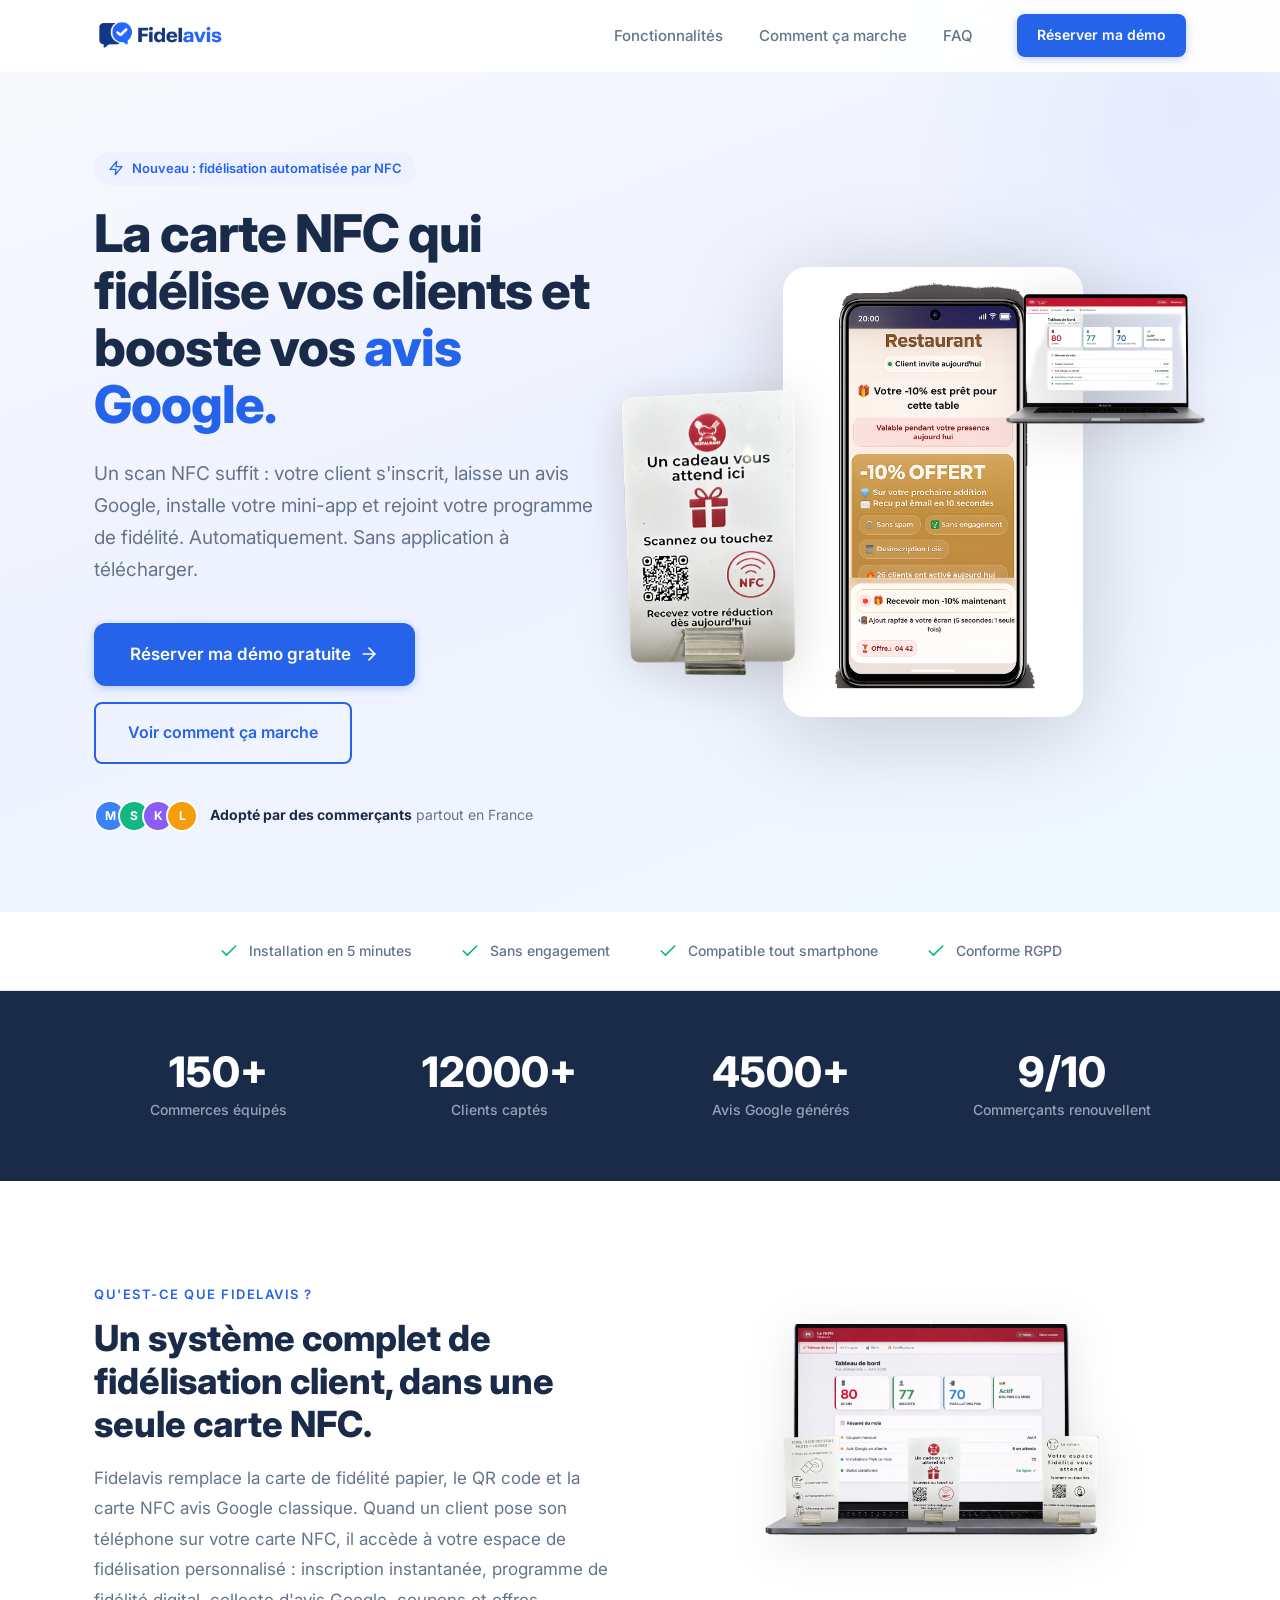
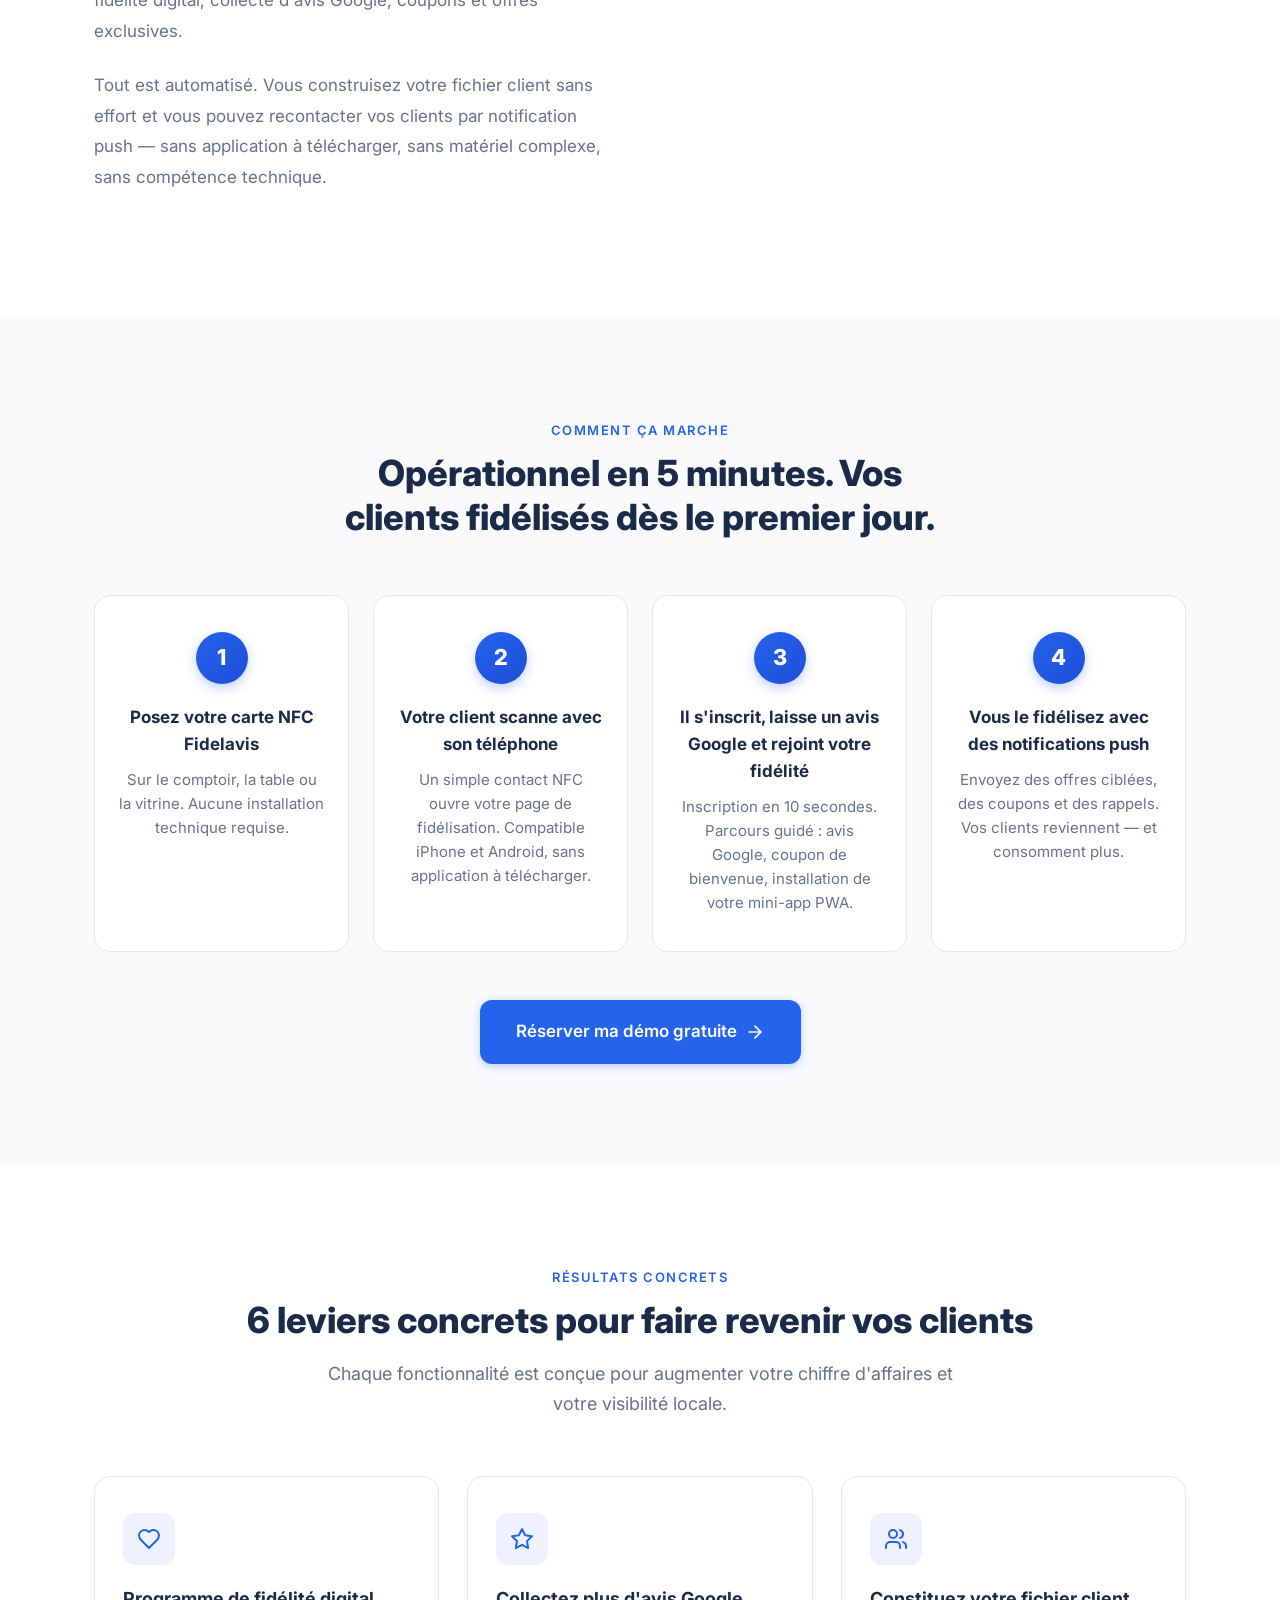
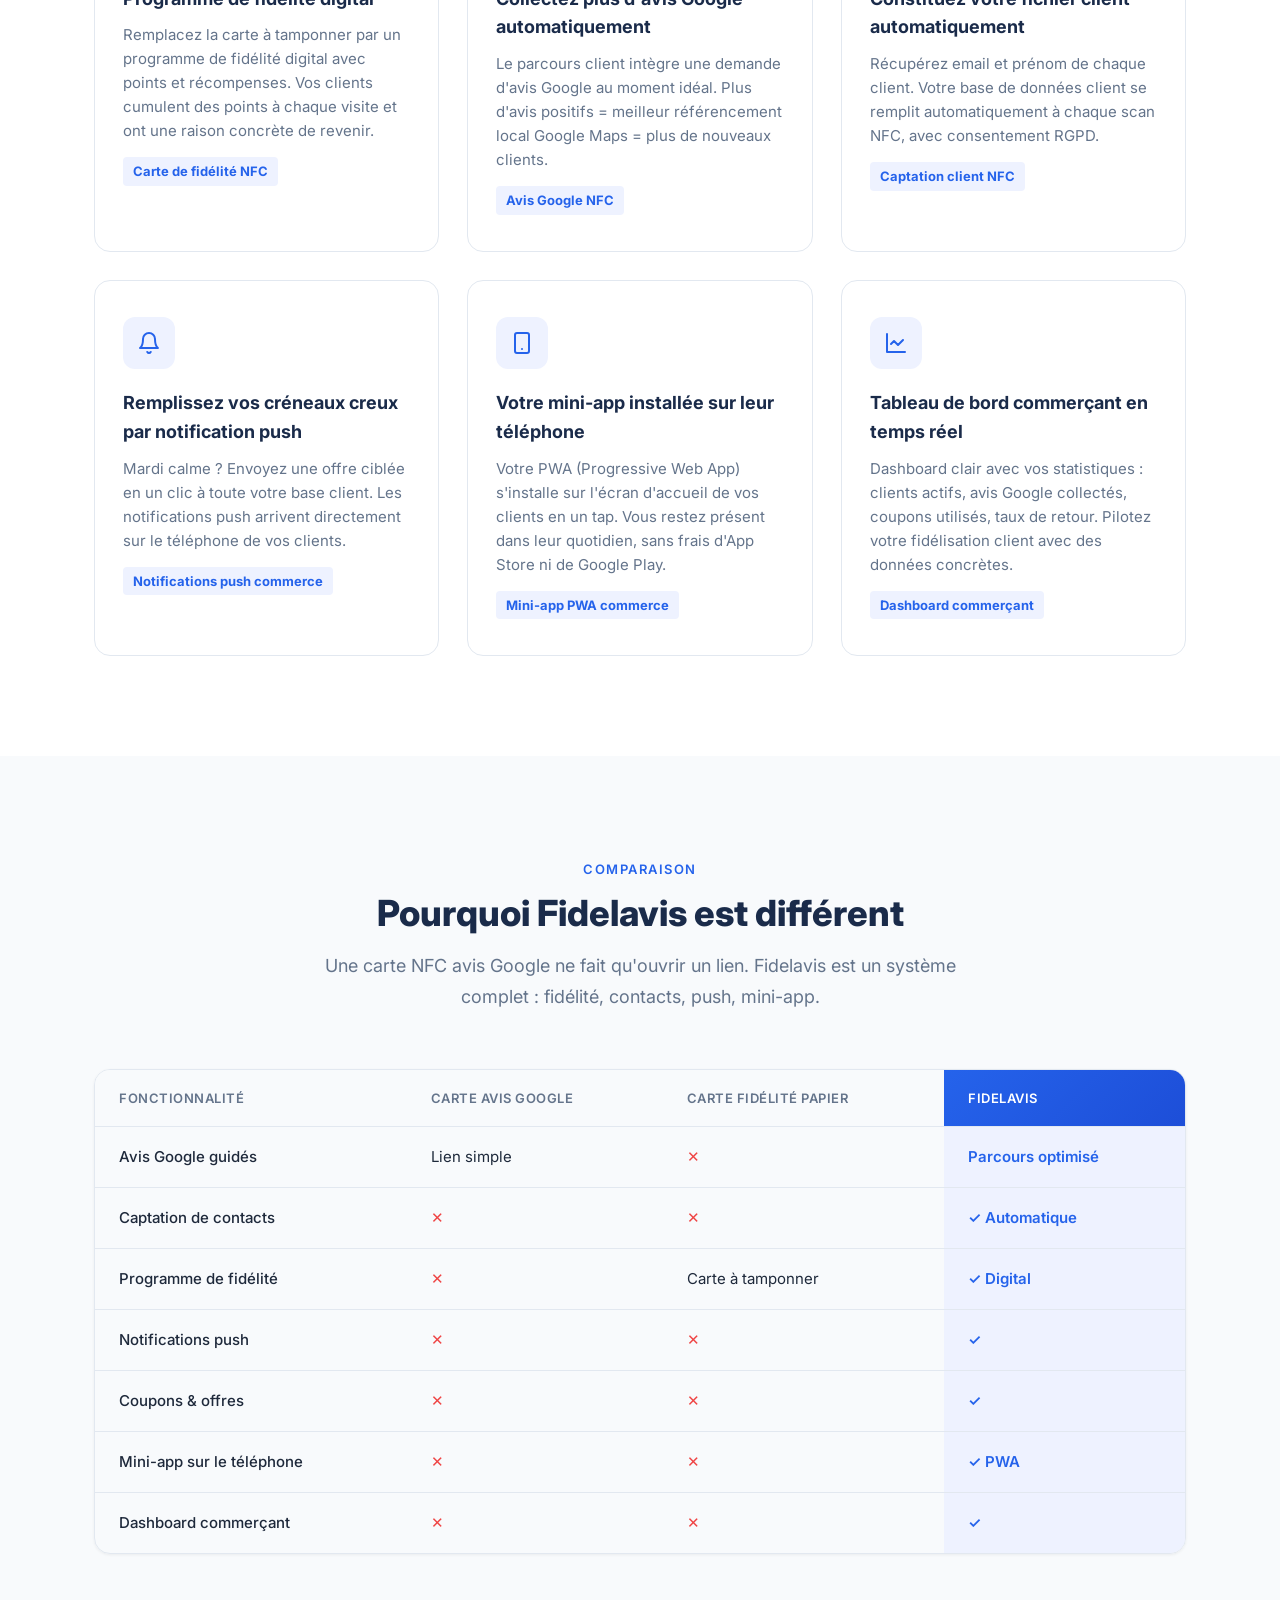
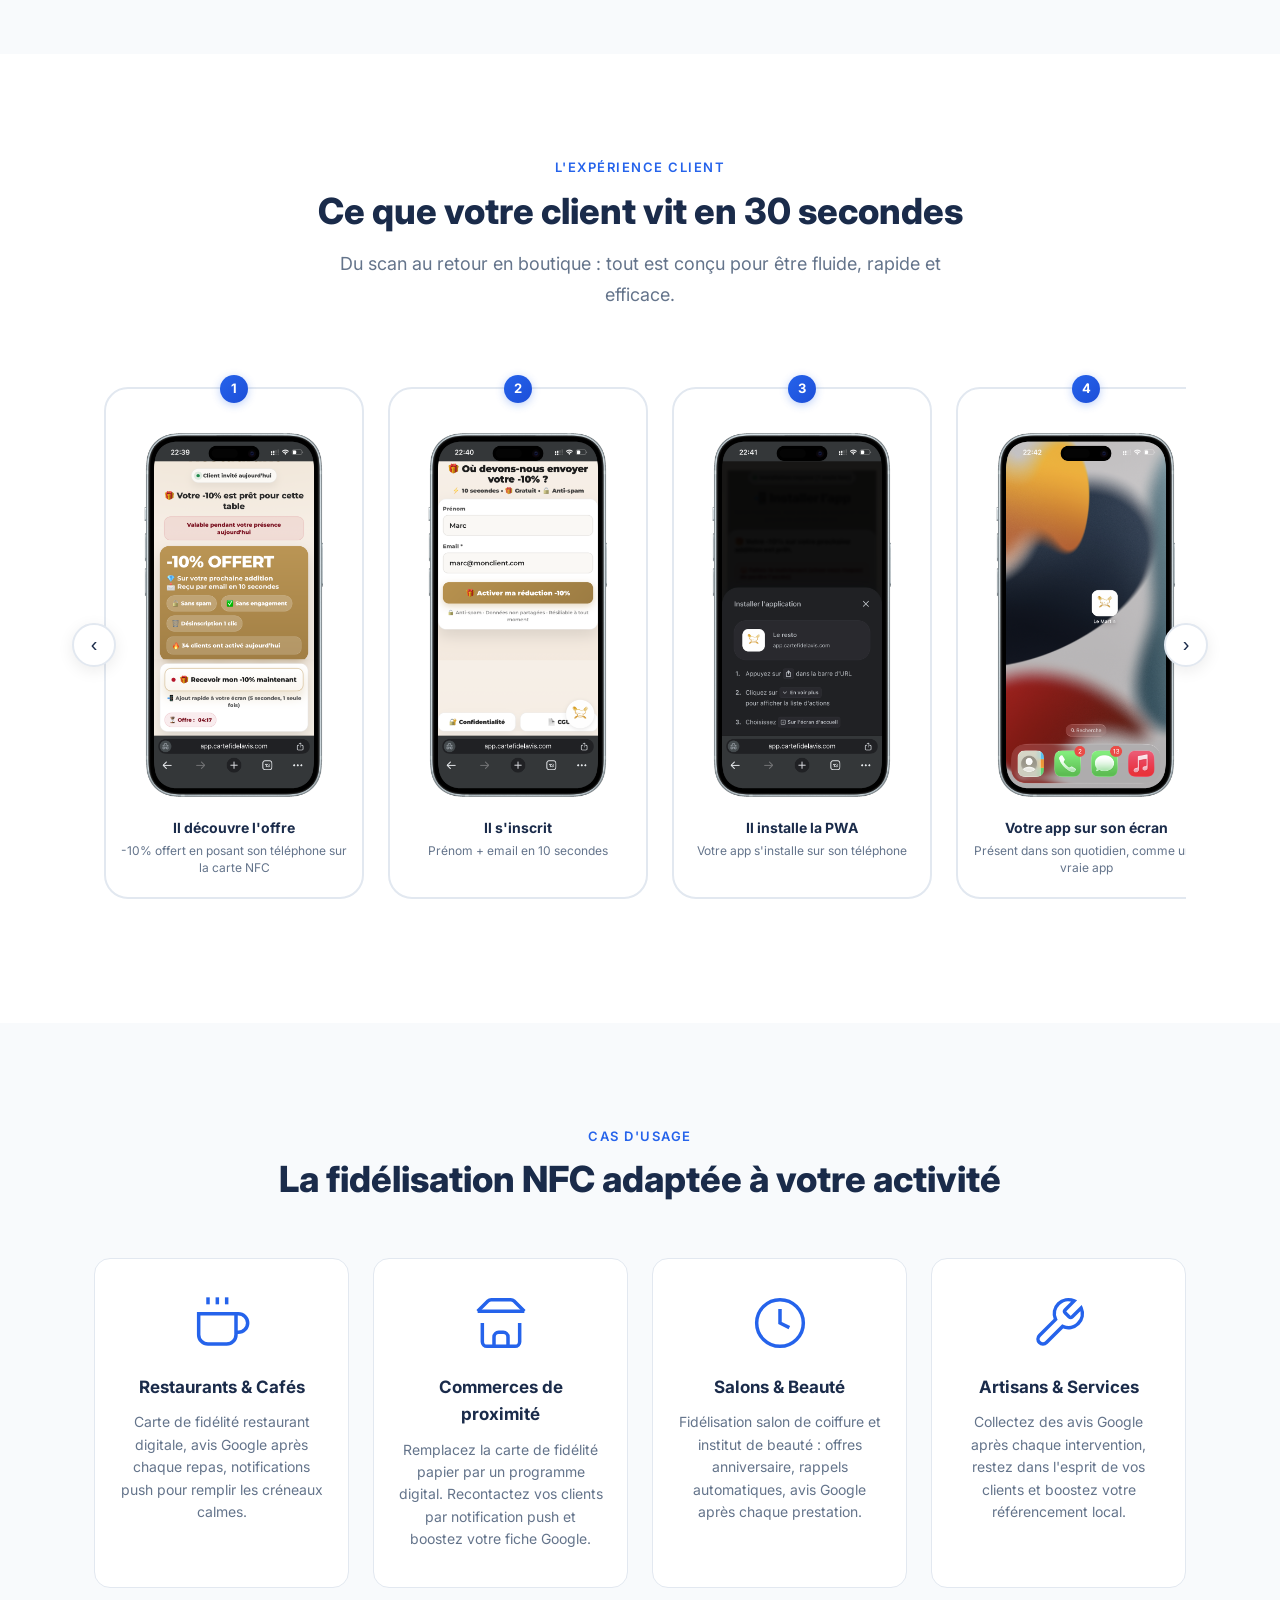
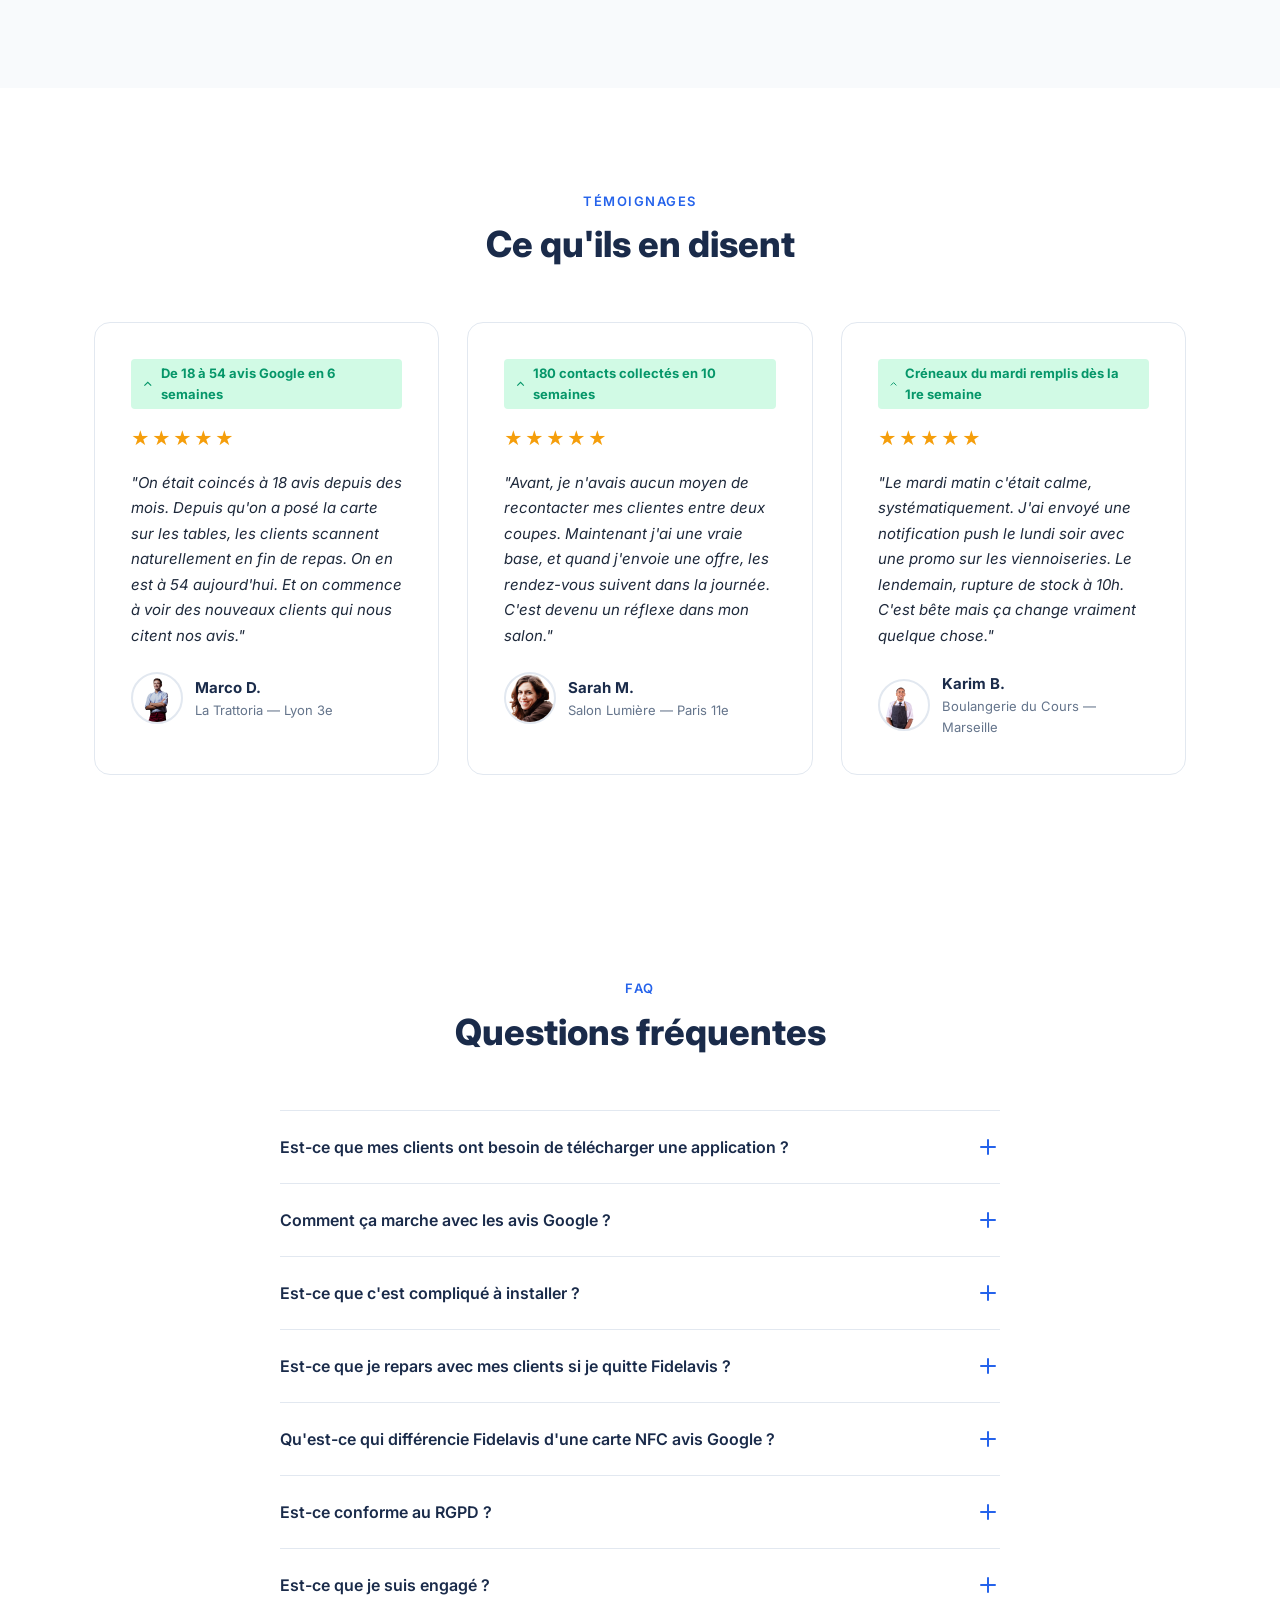
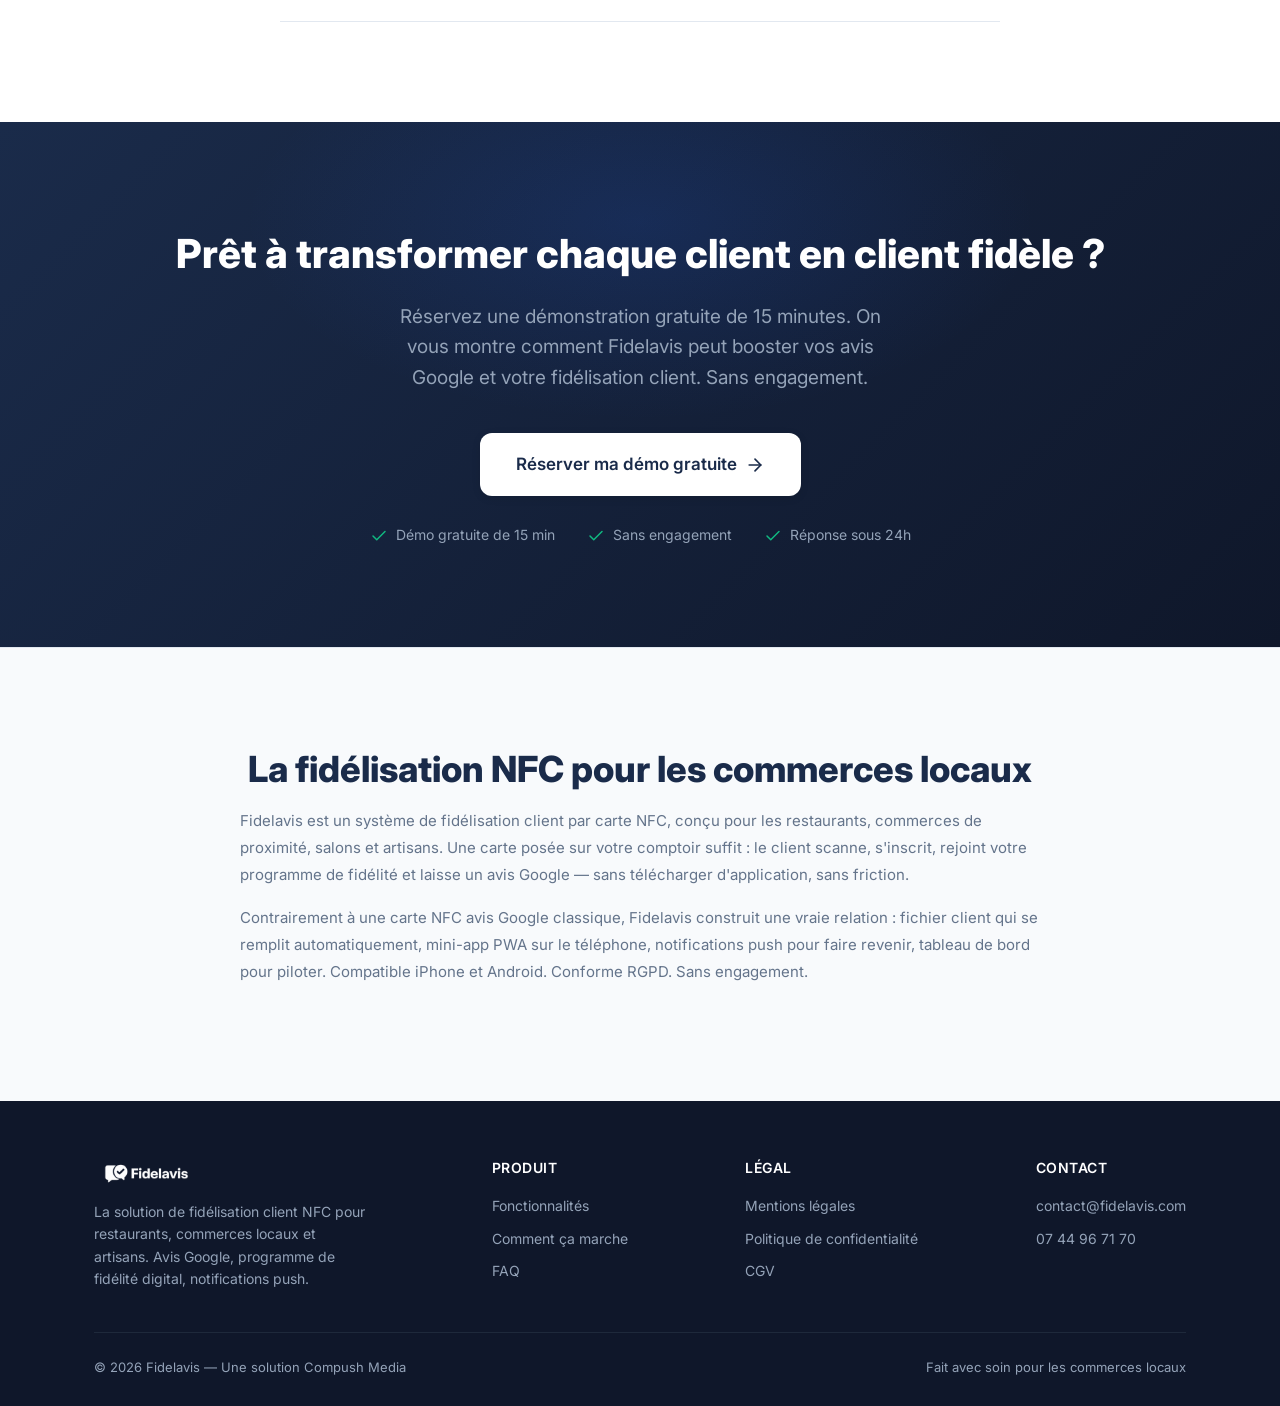
==== commit f9558a3e: "Réorganisation slides 6-7-8 du carousel 6 → img/7.png "Vous pilotez tout" 7 → img/6.png "Il reçoit v" ====
--- a/index.html
+++ b/index.html
@@ -427,21 +427,21 @@
         </div>
         <div class="demo__screen demo__screen--img reveal reveal-delay-5">
           <span class="demo__screen-number">6</span>
-          <img src="img/6.png" alt="Étape 6 — Notification push envoyée au client pour le faire revenir" class="demo__screen-img">
+          <img src="img/7.png" alt="Étape 6 — Tableau de bord commerçant Fidelavis" class="demo__screen-img">
+          <h4 class="demo__screen-title">Vous pilotez tout</h4>
+          <p class="demo__screen-desc">Dashboard commerçant en temps réel</p>
+        </div>
+        <div class="demo__screen demo__screen--img reveal reveal-delay-6">
+          <span class="demo__screen-number">7</span>
+          <img src="img/6.png" alt="Étape 7 — Notification push envoyée au client pour le faire revenir" class="demo__screen-img">
           <h4 class="demo__screen-title">Il reçoit vos offres</h4>
           <p class="demo__screen-desc">Notification push pour le faire revenir</p>
         </div>
         <div class="demo__screen demo__screen--img reveal reveal-delay-6">
-          <span class="demo__screen-number">7</span>
-          <img src="img/7.png" alt="Étape 7 — Client redirigé vers avis Google en 1 clic" class="demo__screen-img">
+          <span class="demo__screen-number">8</span>
+          <img src="img/8.png" alt="Étape 8 — Client redirigé vers avis Google en 1 clic" class="demo__screen-img">
           <h4 class="demo__screen-title">Il laisse un avis</h4>
           <p class="demo__screen-desc">Redirection Google en 1 clic</p>
-        </div>
-        <div class="demo__screen demo__screen--img reveal reveal-delay-6">
-          <span class="demo__screen-number">8</span>
-          <img src="img/8.png" alt="Étape 8 — Tableau de bord commerçant Fidelavis" class="demo__screen-img">
-          <h4 class="demo__screen-title">Vous pilotez tout</h4>
-          <p class="demo__screen-desc">Dashboard commerçant en temps réel</p>
         </div>
       </div>
       </div>
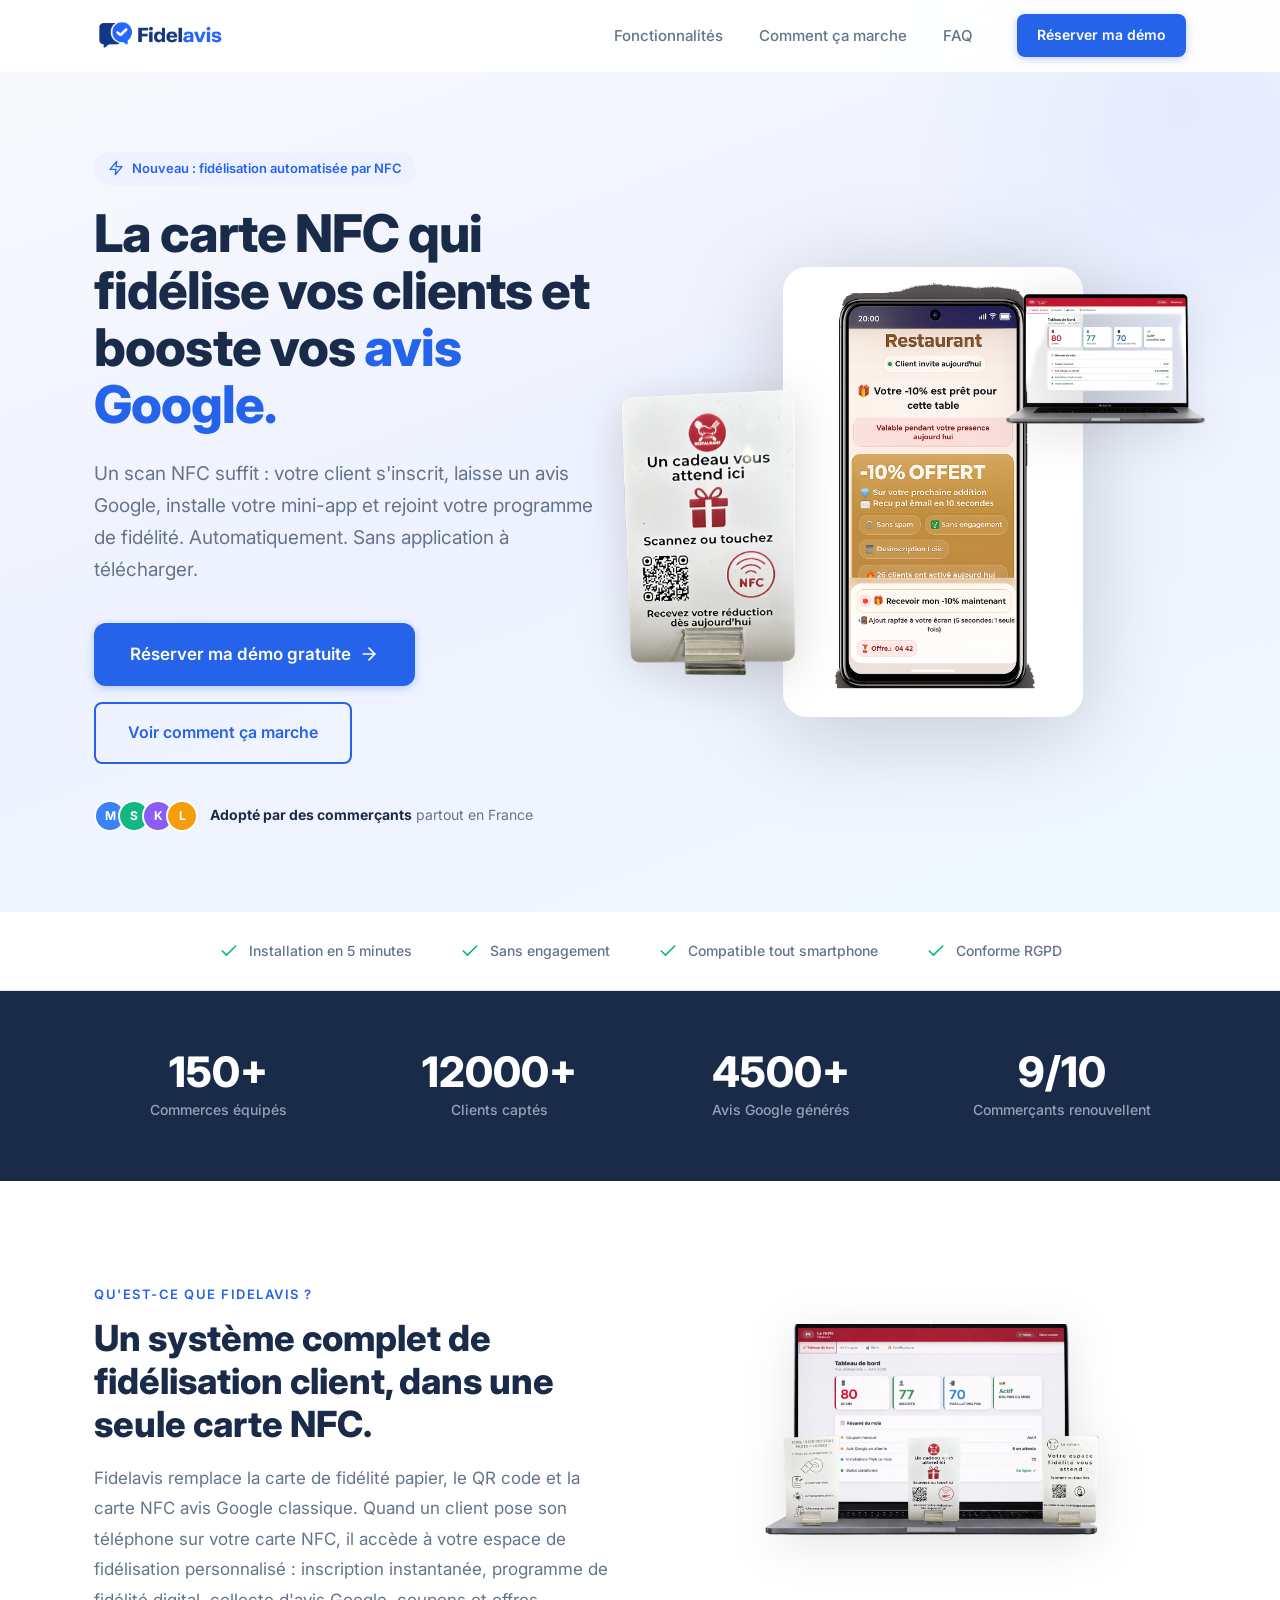
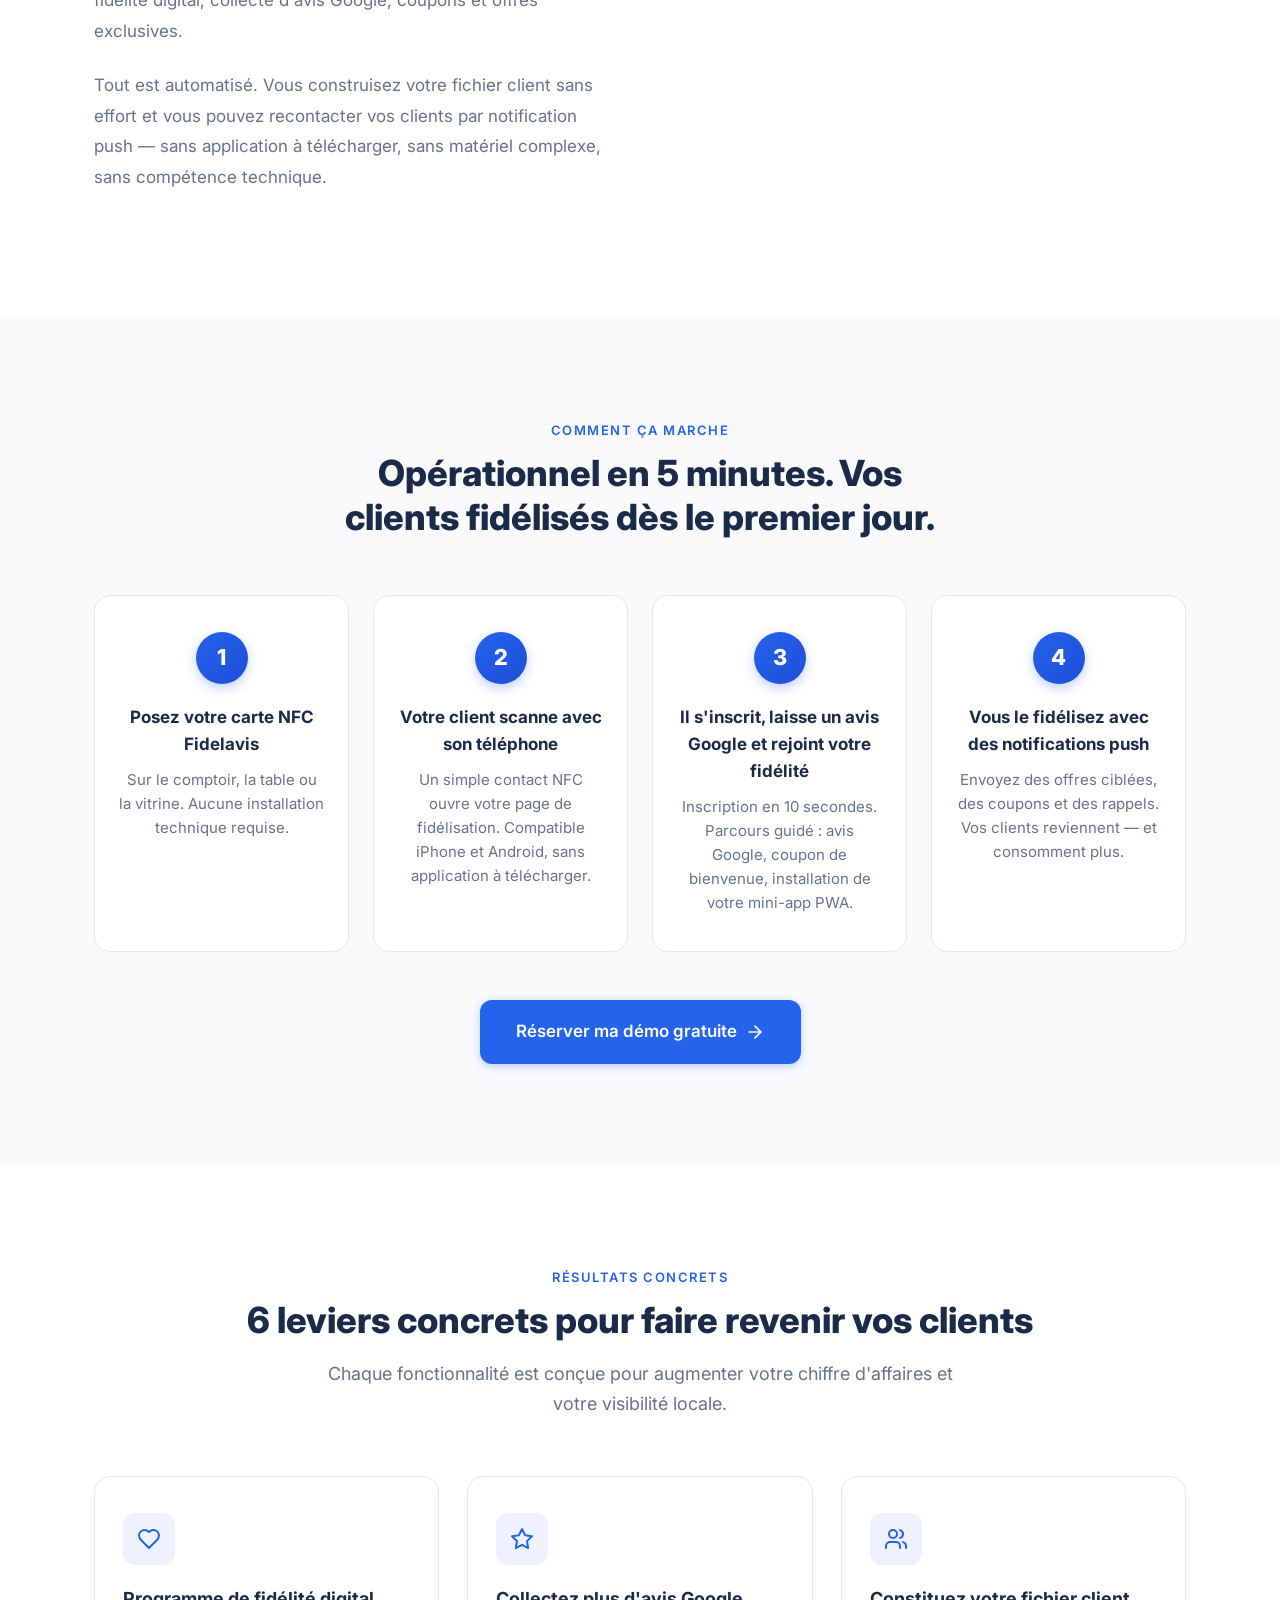
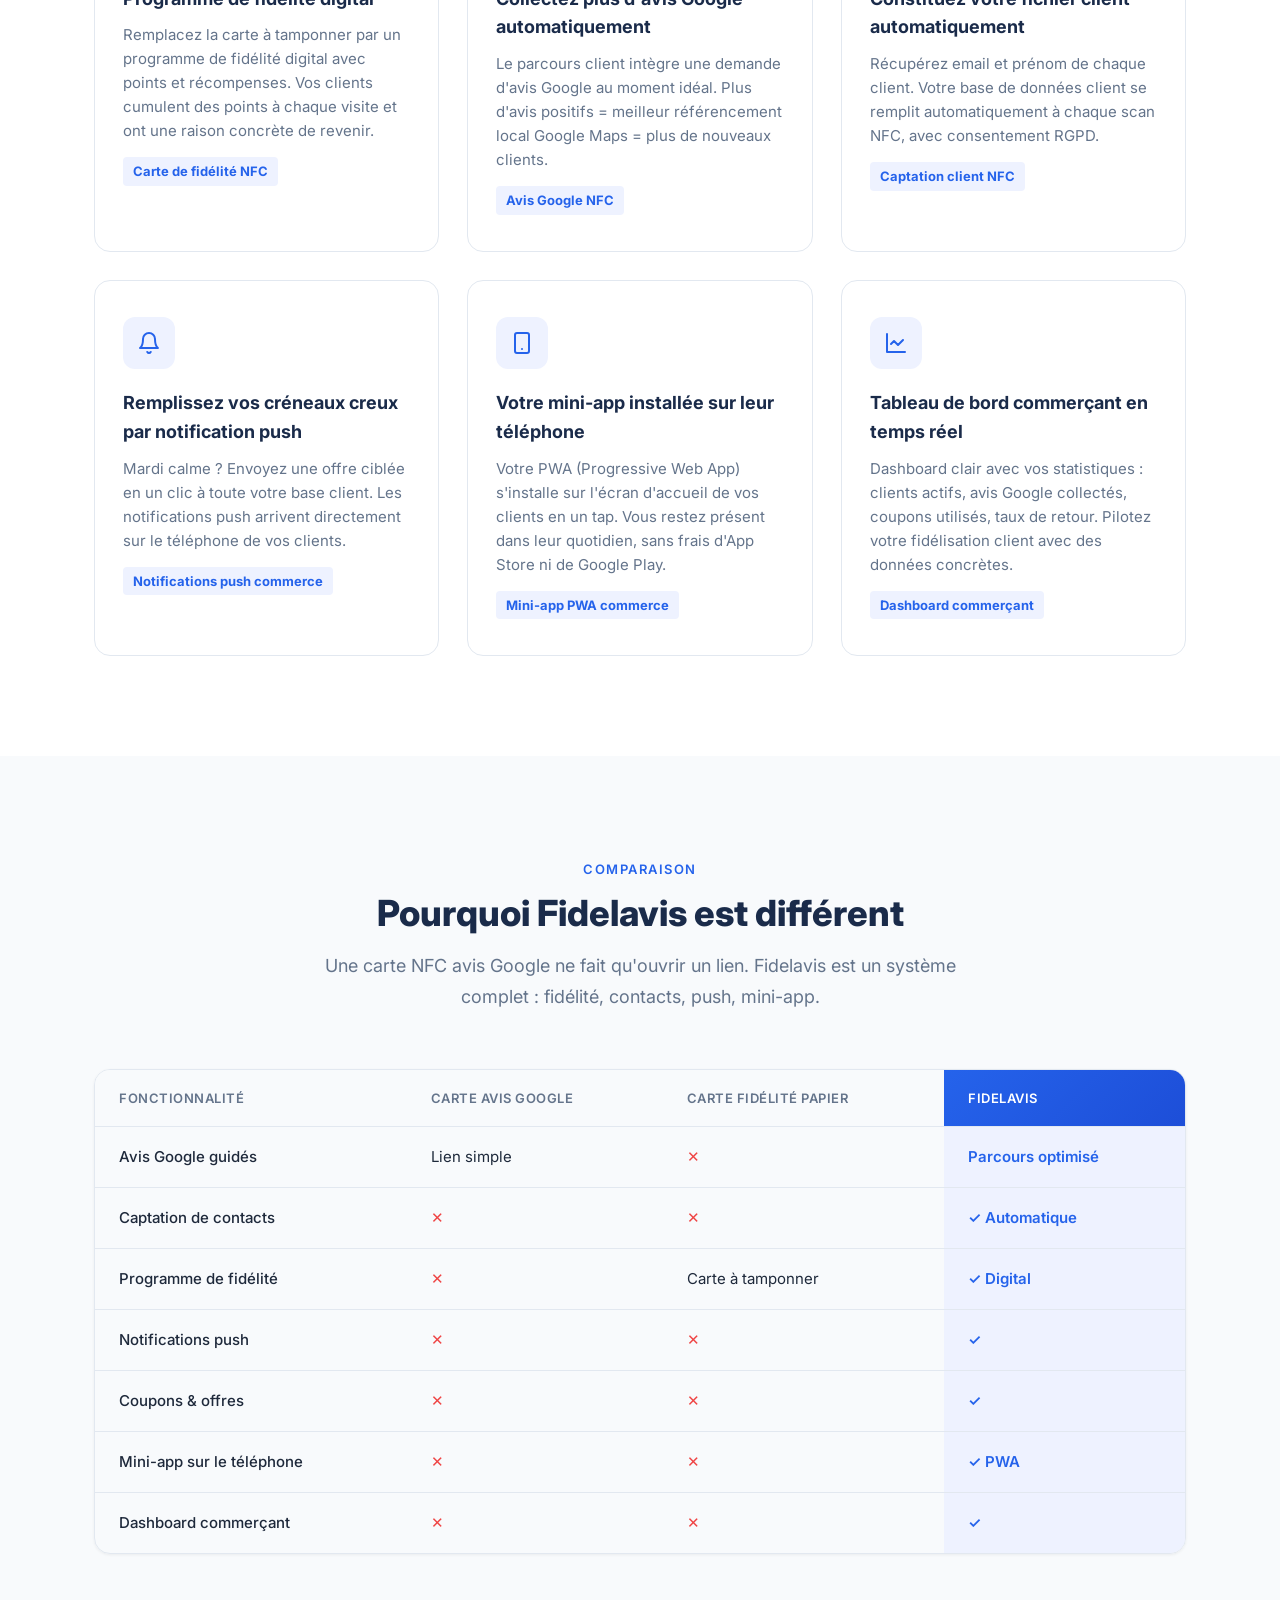
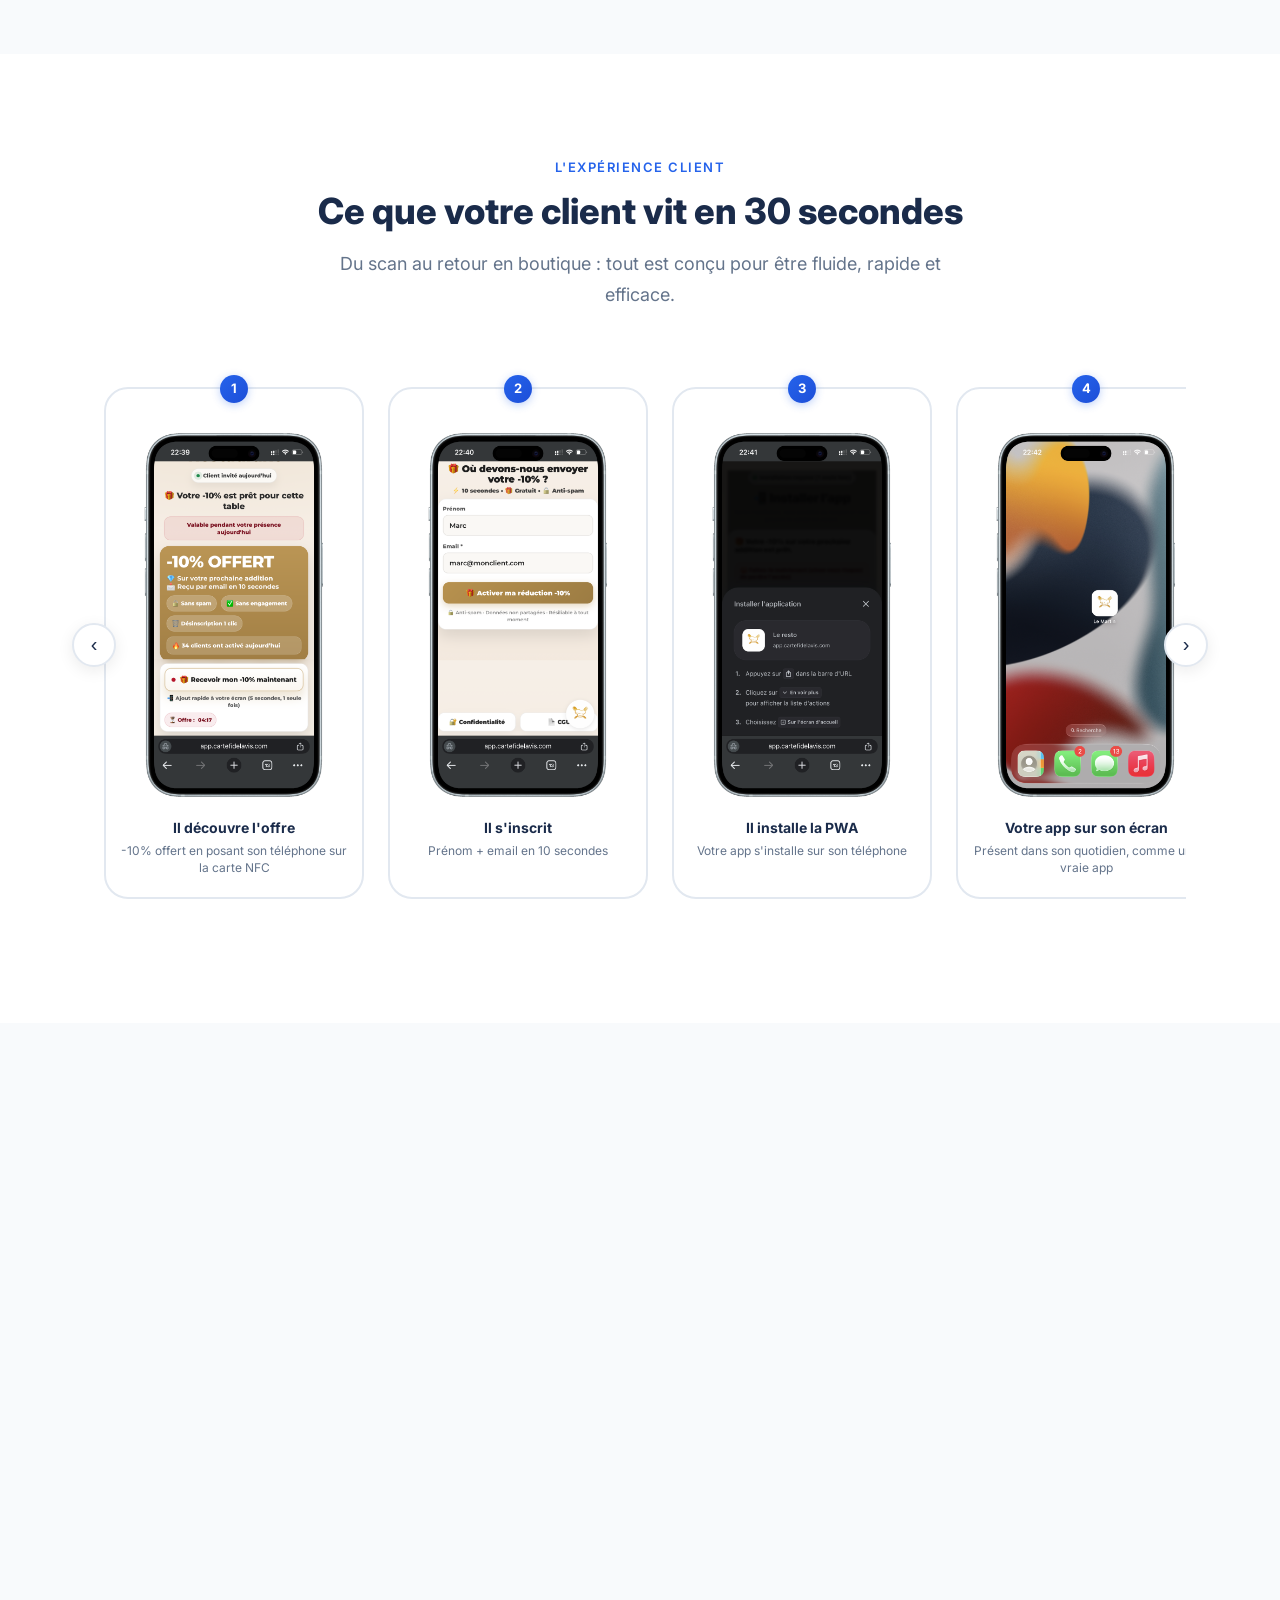
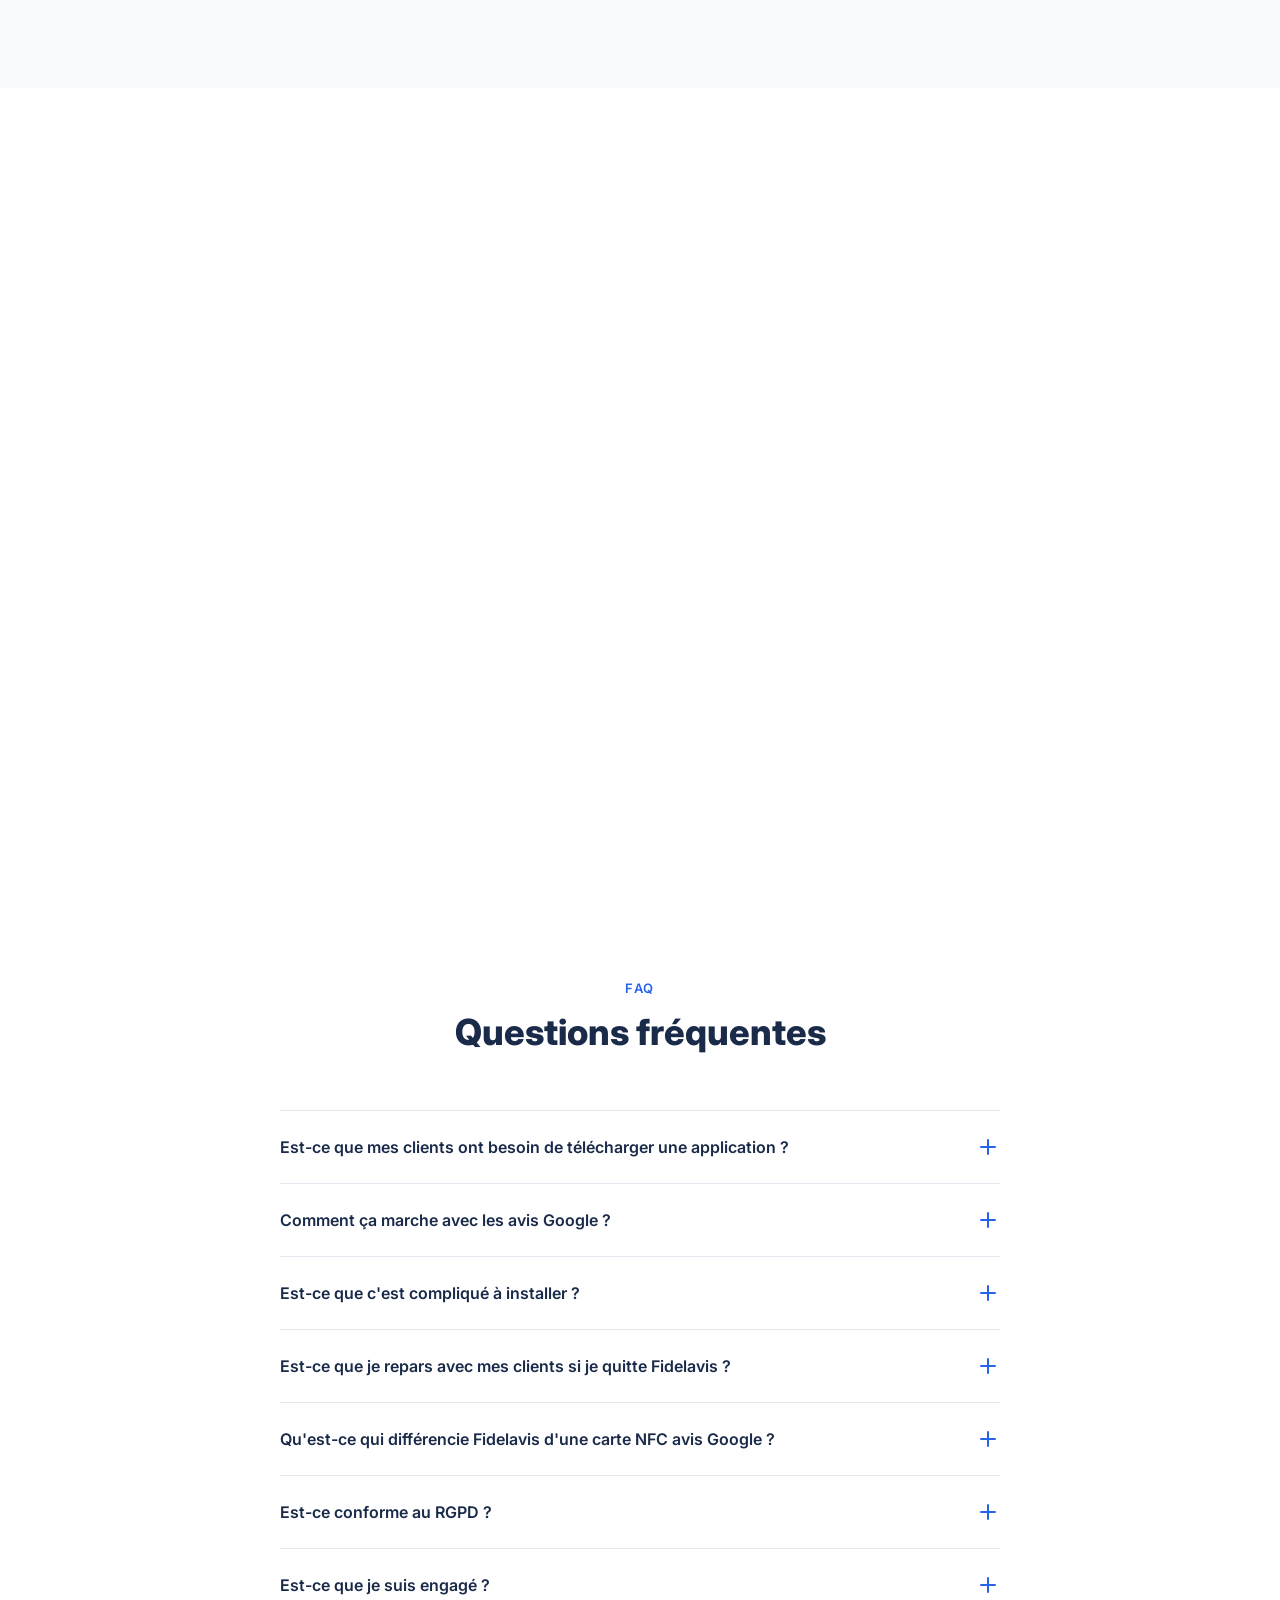
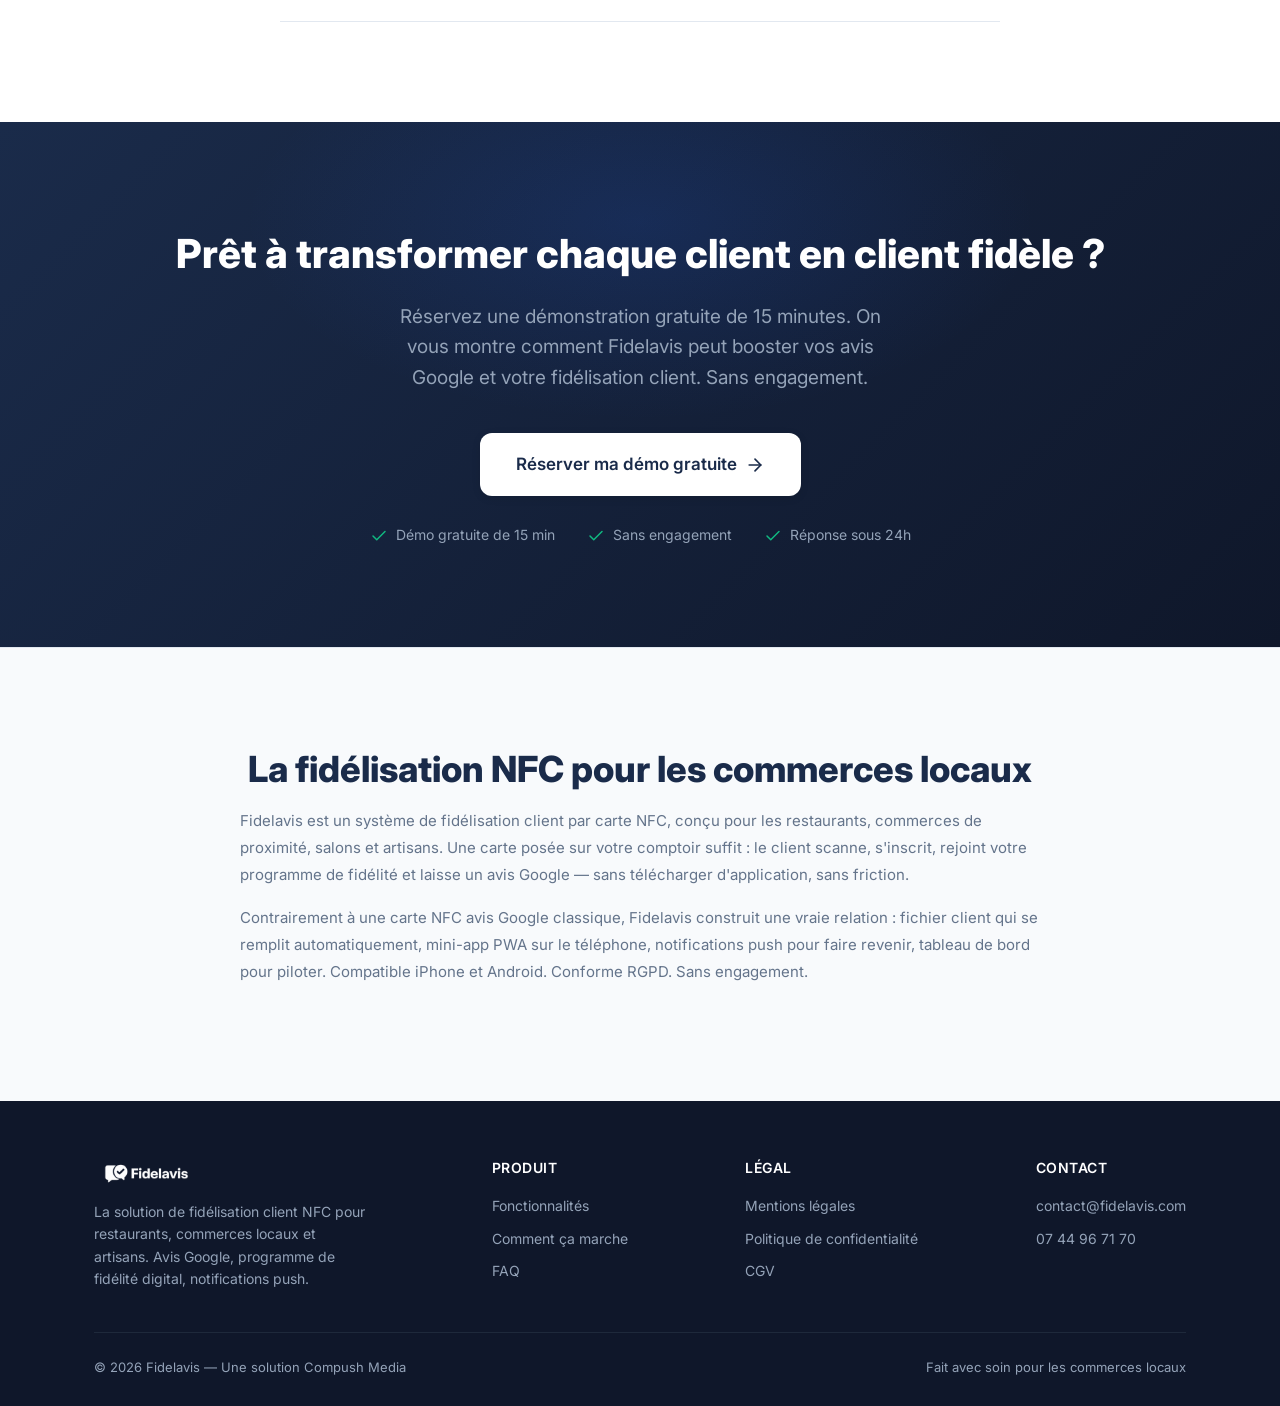
==== commit b111a089: "Ajout modal formulaire demande de démo Popup avec formulaire (prénom, nom, entreprise, téléphone, em" ====
--- a/index.html
+++ b/index.html
@@ -644,5 +644,152 @@
   </footer>
 
   <script src="js/main.js"></script>
+
+  <!-- ======================== MODAL DÉMO ======================== -->
+  <div id="demo-modal" class="modal" role="dialog" aria-modal="true" aria-labelledby="modal-title" hidden>
+    <div class="modal__overlay" id="modal-overlay"></div>
+    <div class="modal__box">
+      <button class="modal__close" id="modal-close" aria-label="Fermer">&times;</button>
+      <div id="form-container">
+        <div class="modal__header">
+          <h3 id="modal-title" class="modal__title">Réserver ma démo gratuite</h3>
+          <p class="modal__subtitle">Notre équipe vous rappelle sous 24h. Sans engagement.</p>
+        </div>
+        <form id="demo-form" novalidate>
+          <div class="form-row">
+            <div class="form-group">
+              <label for="f-prenom">Prénom *</label>
+              <input type="text" id="f-prenom" name="prenom" placeholder="Marc" required>
+            </div>
+            <div class="form-group">
+              <label for="f-nom">Nom *</label>
+              <input type="text" id="f-nom" name="nom" placeholder="Dupont" required>
+            </div>
+          </div>
+          <div class="form-group">
+            <label for="f-entreprise">Nom de l'entreprise *</label>
+            <input type="text" id="f-entreprise" name="entreprise" placeholder="Le Resto du Coin" required>
+          </div>
+          <div class="form-row">
+            <div class="form-group">
+              <label for="f-telephone">Téléphone *</label>
+              <input type="tel" id="f-telephone" name="telephone" placeholder="06 12 34 56 78" required>
+            </div>
+            <div class="form-group">
+              <label for="f-email">Email *</label>
+              <input type="email" id="f-email" name="email" placeholder="marc@monentreprise.fr" required>
+            </div>
+          </div>
+          <div id="form-error" class="form-error" hidden>Veuillez remplir tous les champs.</div>
+          <button type="submit" class="btn btn--primary btn--lg form-submit" id="form-submit-btn">
+            <span id="btn-label">Envoyer ma demande</span>
+            <span id="btn-loader" hidden>Envoi en cours…</span>
+          </button>
+        </form>
+      </div>
+      <div id="form-success" hidden>
+        <div class="modal__success">
+          <svg xmlns="http://www.w3.org/2000/svg" width="48" height="48" viewBox="0 0 24 24" fill="none" stroke="#10B981" stroke-width="2" stroke-linecap="round" stroke-linejoin="round"><path d="M22 11.08V12a10 10 0 1 1-5.93-9.14"/><polyline points="22 4 12 14.01 9 11.01"/></svg>
+          <h3>Demande envoyée !</h3>
+          <p>Merci <strong id="success-prenom"></strong>, nous vous contactons dans les 24h.</p>
+          <button class="btn btn--primary" id="modal-close-success">Fermer</button>
+        </div>
+      </div>
+    </div>
+  </div>
+
+  <script>
+  (function() {
+    // Open modal
+    function openModal() {
+      var m = document.getElementById('demo-modal');
+      m.hidden = false;
+      document.body.style.overflow = 'hidden';
+      setTimeout(function(){ m.classList.add('modal--open'); }, 10);
+      document.getElementById('f-prenom').focus();
+    }
+    function closeModal() {
+      var m = document.getElementById('demo-modal');
+      m.classList.remove('modal--open');
+      setTimeout(function(){ m.hidden = true; document.body.style.overflow = ''; }, 300);
+    }
+
+    // Wire up all CTA buttons
+    document.querySelectorAll('a[href="#demo"], a[href*="mailto"]').forEach(function(btn) {
+      btn.addEventListener('click', function(e) {
+        e.preventDefault();
+        openModal();
+      });
+    });
+    // Nav CTA
+    document.querySelectorAll('.nav__cta a').forEach(function(btn) {
+      btn.addEventListener('click', function(e) {
+        e.preventDefault();
+        openModal();
+      });
+    });
+
+    document.getElementById('modal-overlay').addEventListener('click', closeModal);
+    document.getElementById('modal-close').addEventListener('click', closeModal);
+    document.getElementById('modal-close-success').addEventListener('click', closeModal);
+
+    document.addEventListener('keydown', function(e) {
+      if (e.key === 'Escape') closeModal();
+    });
+
+    // Form submit → Formsubmit.co AJAX
+    document.getElementById('demo-form').addEventListener('submit', function(e) {
+      e.preventDefault();
+      var form = this;
+      var prenom = document.getElementById('f-prenom').value.trim();
+      var nom = document.getElementById('f-nom').value.trim();
+      var entreprise = document.getElementById('f-entreprise').value.trim();
+      var telephone = document.getElementById('f-telephone').value.trim();
+      var email = document.getElementById('f-email').value.trim();
+      var errEl = document.getElementById('form-error');
+
+      if (!prenom || !nom || !entreprise || !telephone || !email) {
+        errEl.hidden = false;
+        return;
+      }
+      errEl.hidden = true;
+
+      var btnLabel = document.getElementById('btn-label');
+      var btnLoader = document.getElementById('btn-loader');
+      var submitBtn = document.getElementById('form-submit-btn');
+      btnLabel.hidden = true;
+      btnLoader.hidden = false;
+      submitBtn.disabled = true;
+
+      fetch('https://formsubmit.co/ajax/support@fidelavis.com', {
+        method: 'POST',
+        headers: { 'Content-Type': 'application/json', 'Accept': 'application/json' },
+        body: JSON.stringify({
+          _subject: 'Nouvelle demande de démo — ' + prenom + ' ' + nom,
+          _captcha: 'false',
+          Prénom: prenom,
+          Nom: nom,
+          Entreprise: entreprise,
+          Téléphone: telephone,
+          Email: email
+        })
+      })
+      .then(function(r) { return r.json(); })
+      .then(function(data) {
+        document.getElementById('form-container').hidden = true;
+        document.getElementById('success-prenom').textContent = prenom;
+        document.getElementById('form-success').hidden = false;
+        form.reset();
+      })
+      .catch(function() {
+        btnLabel.hidden = false;
+        btnLoader.hidden = true;
+        submitBtn.disabled = false;
+        errEl.textContent = 'Erreur réseau. Réessayez ou contactez support@fidelavis.com';
+        errEl.hidden = false;
+      });
+    });
+  })();
+  </script>
 </body>
 </html>
--- a/css/styles.css
+++ b/css/styles.css
@@ -1587,3 +1587,148 @@
   /* Buttons full width on mobile */
   .btn--mobile-full { width: 100%; }
 }
+
+/* ========================
+   MODAL DÉMO
+   ======================== */
+.modal {
+  position: fixed;
+  inset: 0;
+  z-index: 9999;
+  display: flex;
+  align-items: center;
+  justify-content: center;
+  padding: 16px;
+}
+.modal__overlay {
+  position: absolute;
+  inset: 0;
+  background: rgba(10, 15, 30, 0.7);
+  backdrop-filter: blur(4px);
+  opacity: 0;
+  transition: opacity 0.3s ease;
+}
+.modal--open .modal__overlay { opacity: 1; }
+
+.modal__box {
+  position: relative;
+  background: #fff;
+  border-radius: 20px;
+  padding: 40px 36px;
+  width: 100%;
+  max-width: 520px;
+  max-height: 90vh;
+  overflow-y: auto;
+  box-shadow: 0 24px 64px rgba(0,0,0,0.2);
+  transform: translateY(24px) scale(0.97);
+  opacity: 0;
+  transition: transform 0.3s cubic-bezier(.22,1,.36,1), opacity 0.3s ease;
+}
+.modal--open .modal__box {
+  transform: translateY(0) scale(1);
+  opacity: 1;
+}
+
+.modal__close {
+  position: absolute;
+  top: 16px;
+  right: 20px;
+  background: none;
+  border: none;
+  font-size: 28px;
+  line-height: 1;
+  cursor: pointer;
+  color: var(--color-text-light);
+  padding: 4px 8px;
+  border-radius: 8px;
+  transition: background 0.2s;
+}
+.modal__close:hover { background: var(--color-bg-alt); }
+
+.modal__header { margin-bottom: 28px; }
+.modal__title {
+  font-size: 22px;
+  font-weight: 700;
+  color: var(--color-dark);
+  margin-bottom: 6px;
+}
+.modal__subtitle {
+  font-size: 14px;
+  color: var(--color-text-light);
+}
+
+/* Form */
+.form-row {
+  display: grid;
+  grid-template-columns: 1fr 1fr;
+  gap: 16px;
+}
+.form-group {
+  display: flex;
+  flex-direction: column;
+  gap: 6px;
+  margin-bottom: 16px;
+}
+.form-group label {
+  font-size: 13px;
+  font-weight: 600;
+  color: var(--color-dark);
+}
+.form-group input {
+  padding: 12px 14px;
+  border: 1.5px solid var(--color-border);
+  border-radius: 10px;
+  font-size: 15px;
+  font-family: inherit;
+  color: var(--color-text);
+  background: #fff;
+  transition: border-color 0.2s, box-shadow 0.2s;
+  outline: none;
+}
+.form-group input:focus {
+  border-color: var(--color-accent);
+  box-shadow: 0 0 0 3px rgba(37,99,235,0.12);
+}
+.form-group input::placeholder { color: #bbb; }
+
+.form-error {
+  color: #dc2626;
+  font-size: 13px;
+  margin-bottom: 12px;
+  padding: 10px 14px;
+  background: #fef2f2;
+  border-radius: 8px;
+  border: 1px solid #fecaca;
+}
+
+.form-submit {
+  width: 100%;
+  margin-top: 4px;
+  justify-content: center;
+}
+
+/* Success */
+.modal__success {
+  display: flex;
+  flex-direction: column;
+  align-items: center;
+  text-align: center;
+  gap: 16px;
+  padding: 24px 0;
+}
+.modal__success h3 {
+  font-size: 22px;
+  font-weight: 700;
+  color: var(--color-dark);
+}
+.modal__success p {
+  font-size: 15px;
+  color: var(--color-text-light);
+}
+
+/* Responsive */
+@media (max-width: 480px) {
+  .modal__box { padding: 28px 20px; }
+  .form-row { grid-template-columns: 1fr; gap: 0; }
+  .modal__title { font-size: 19px; }
+}
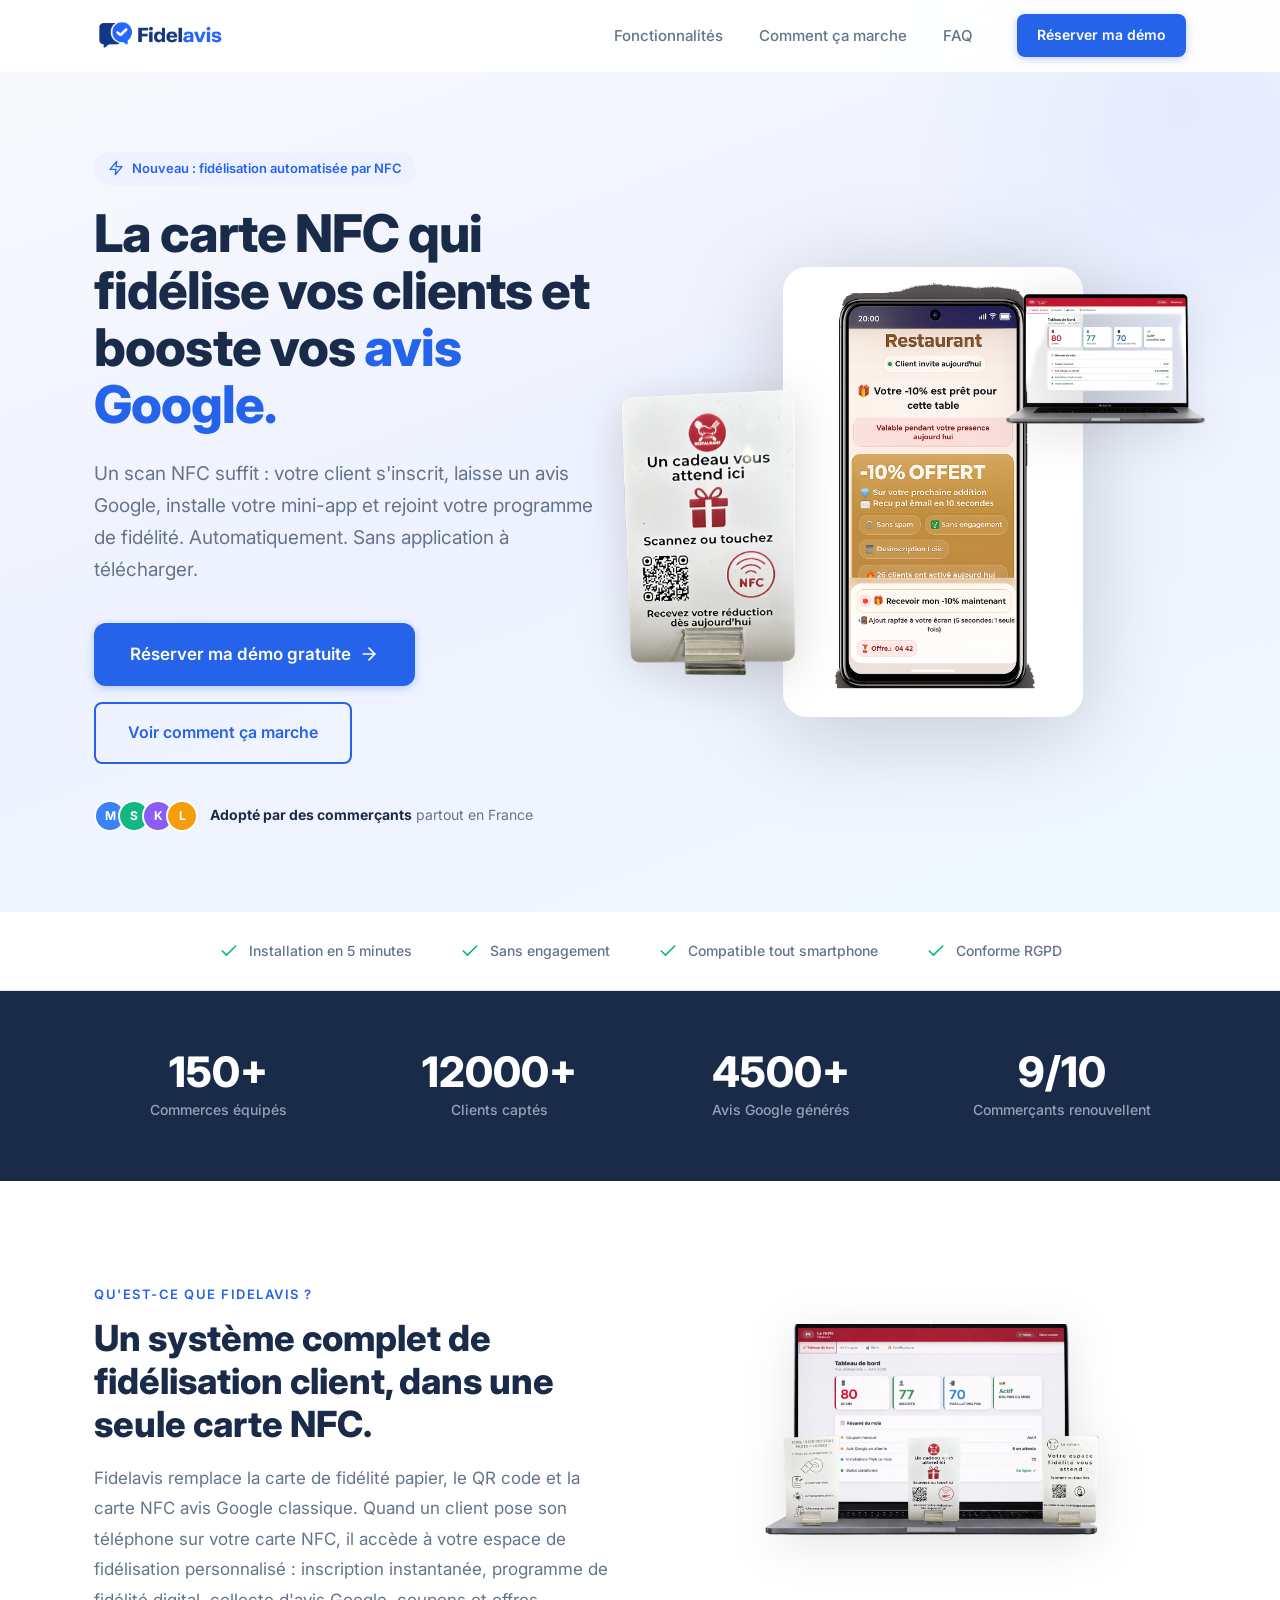
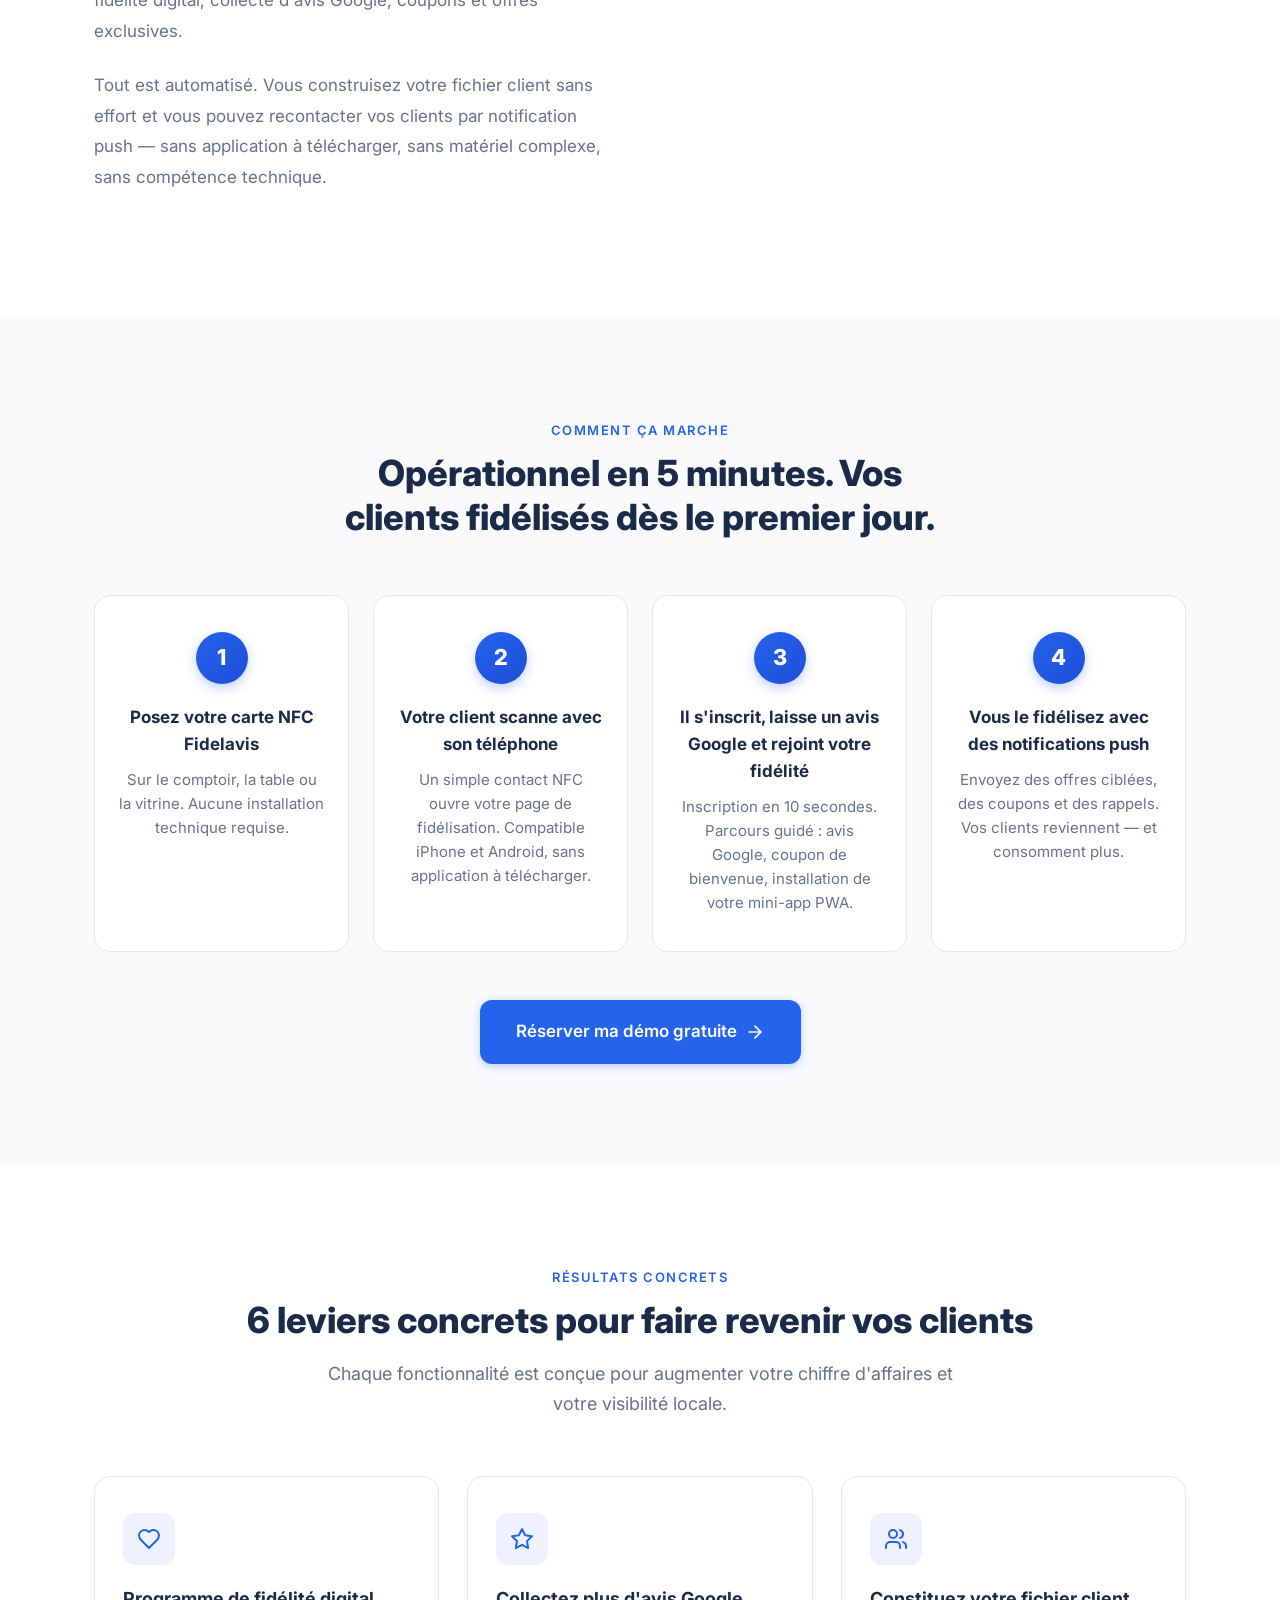
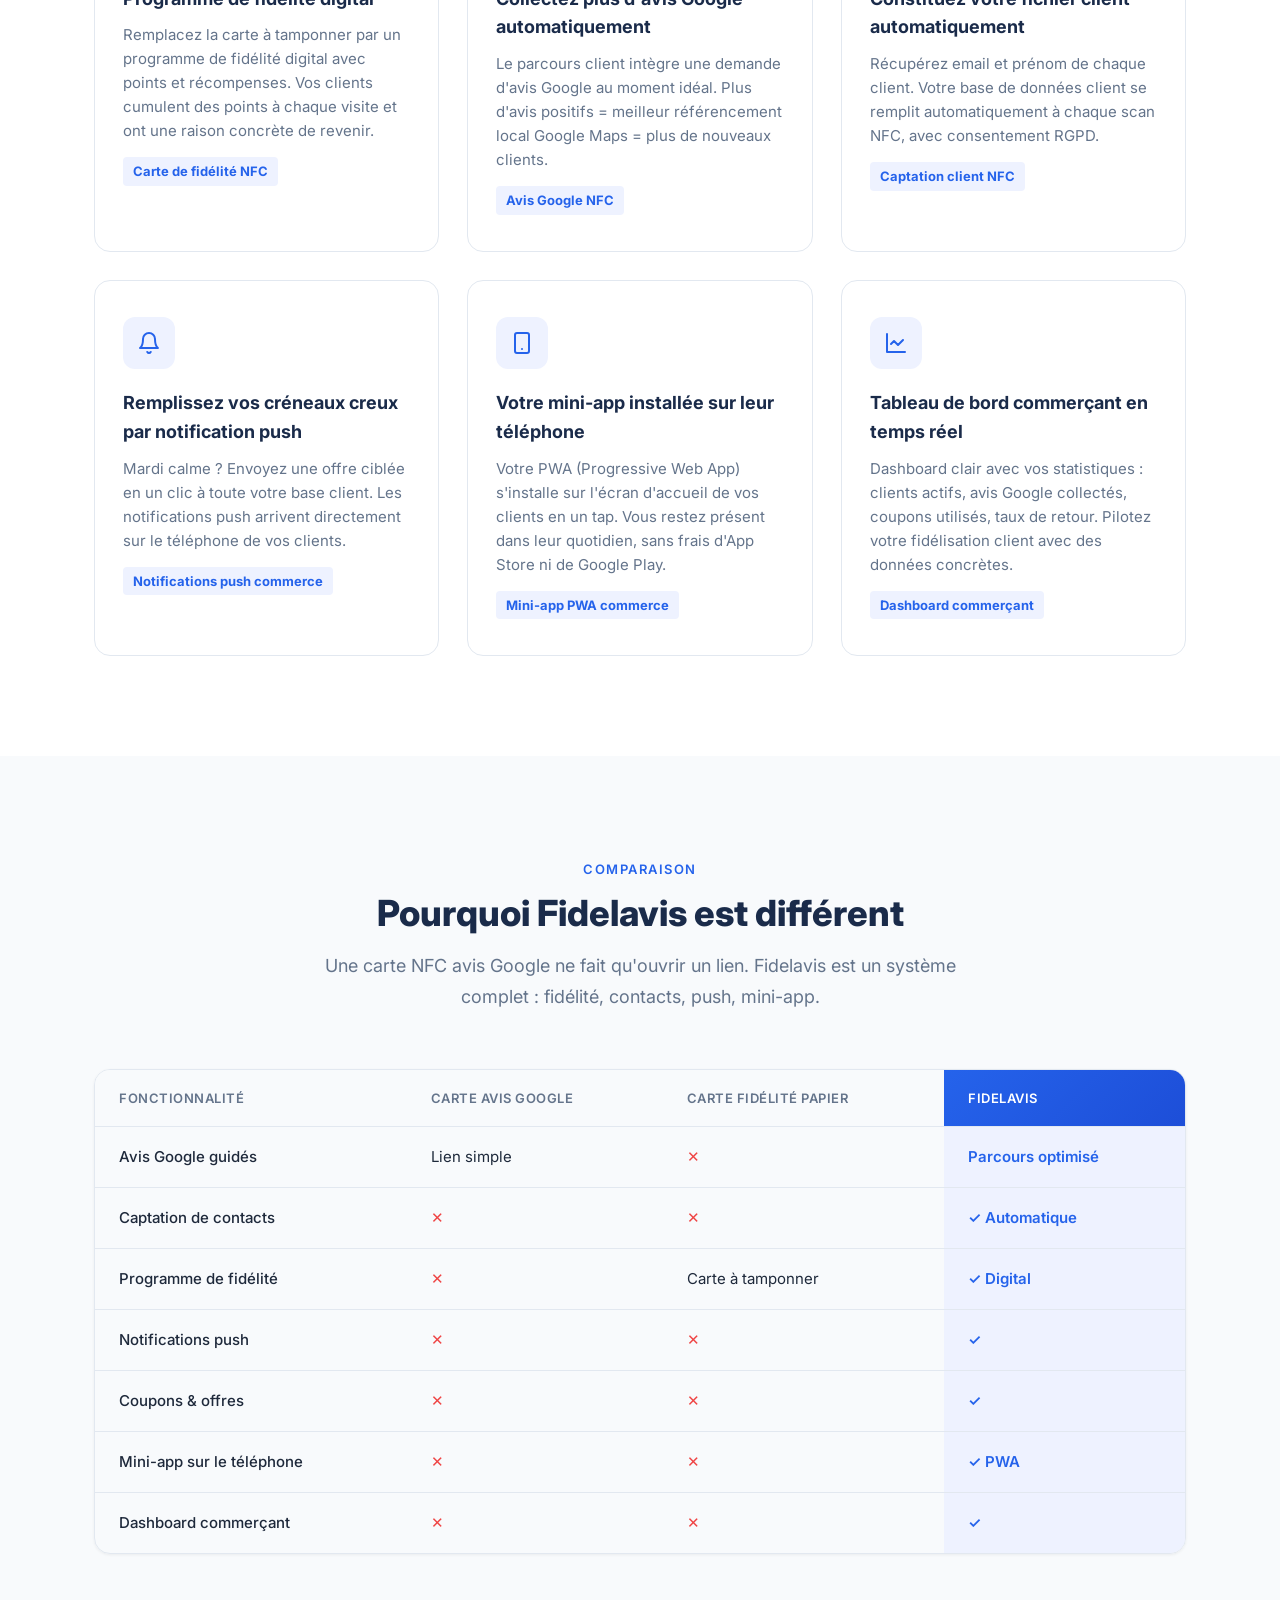
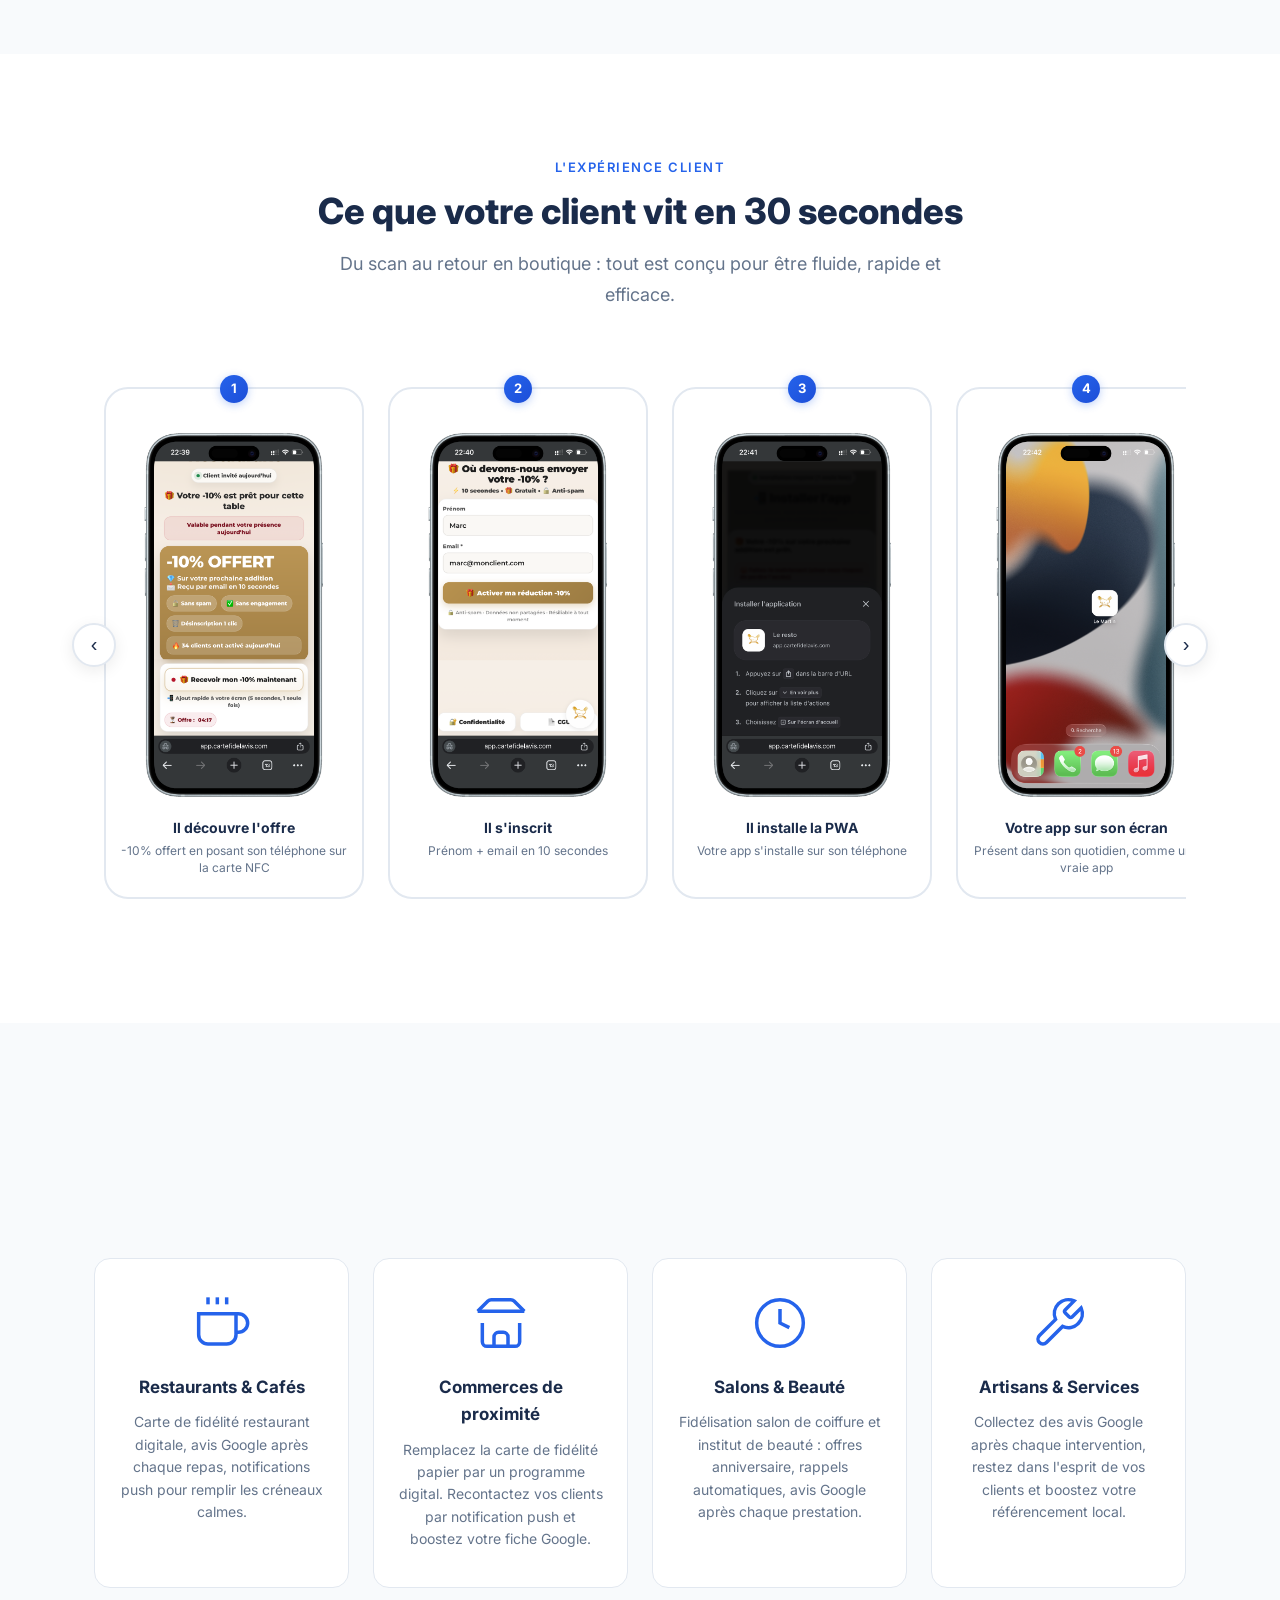
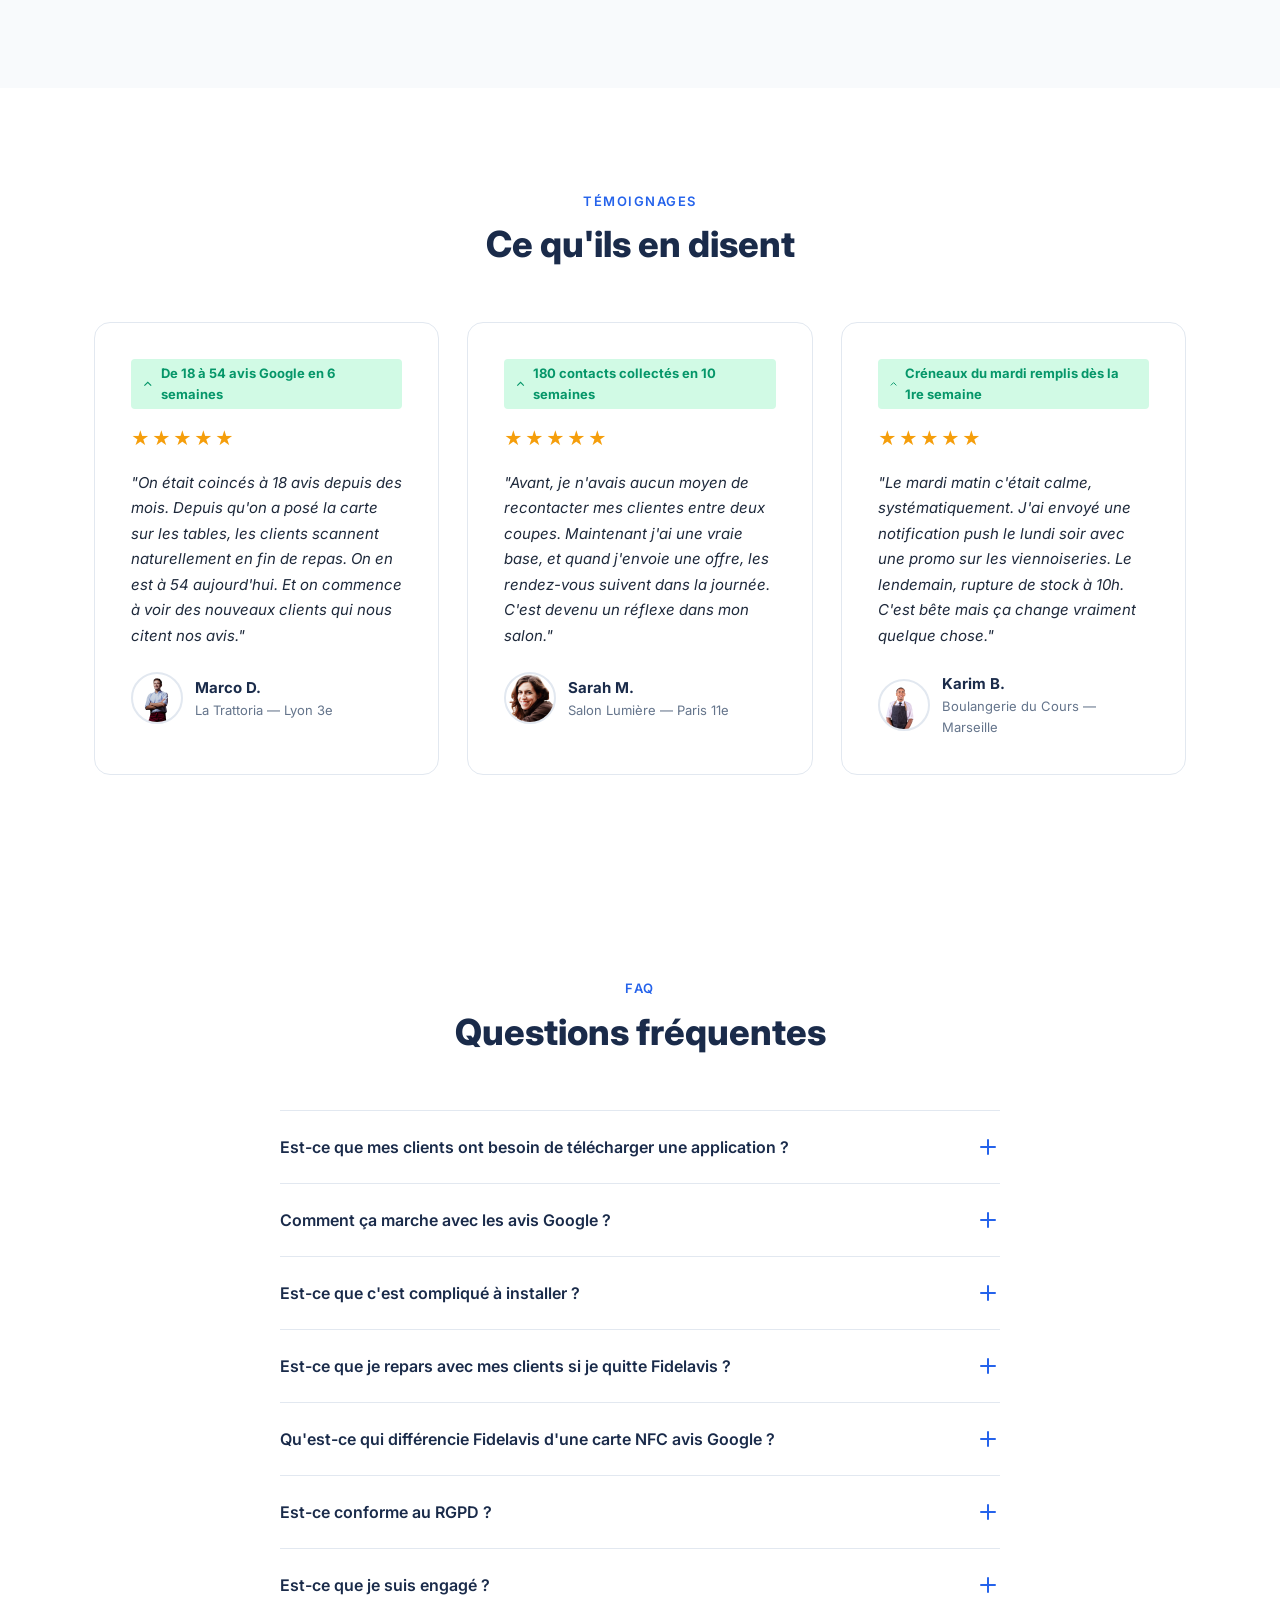
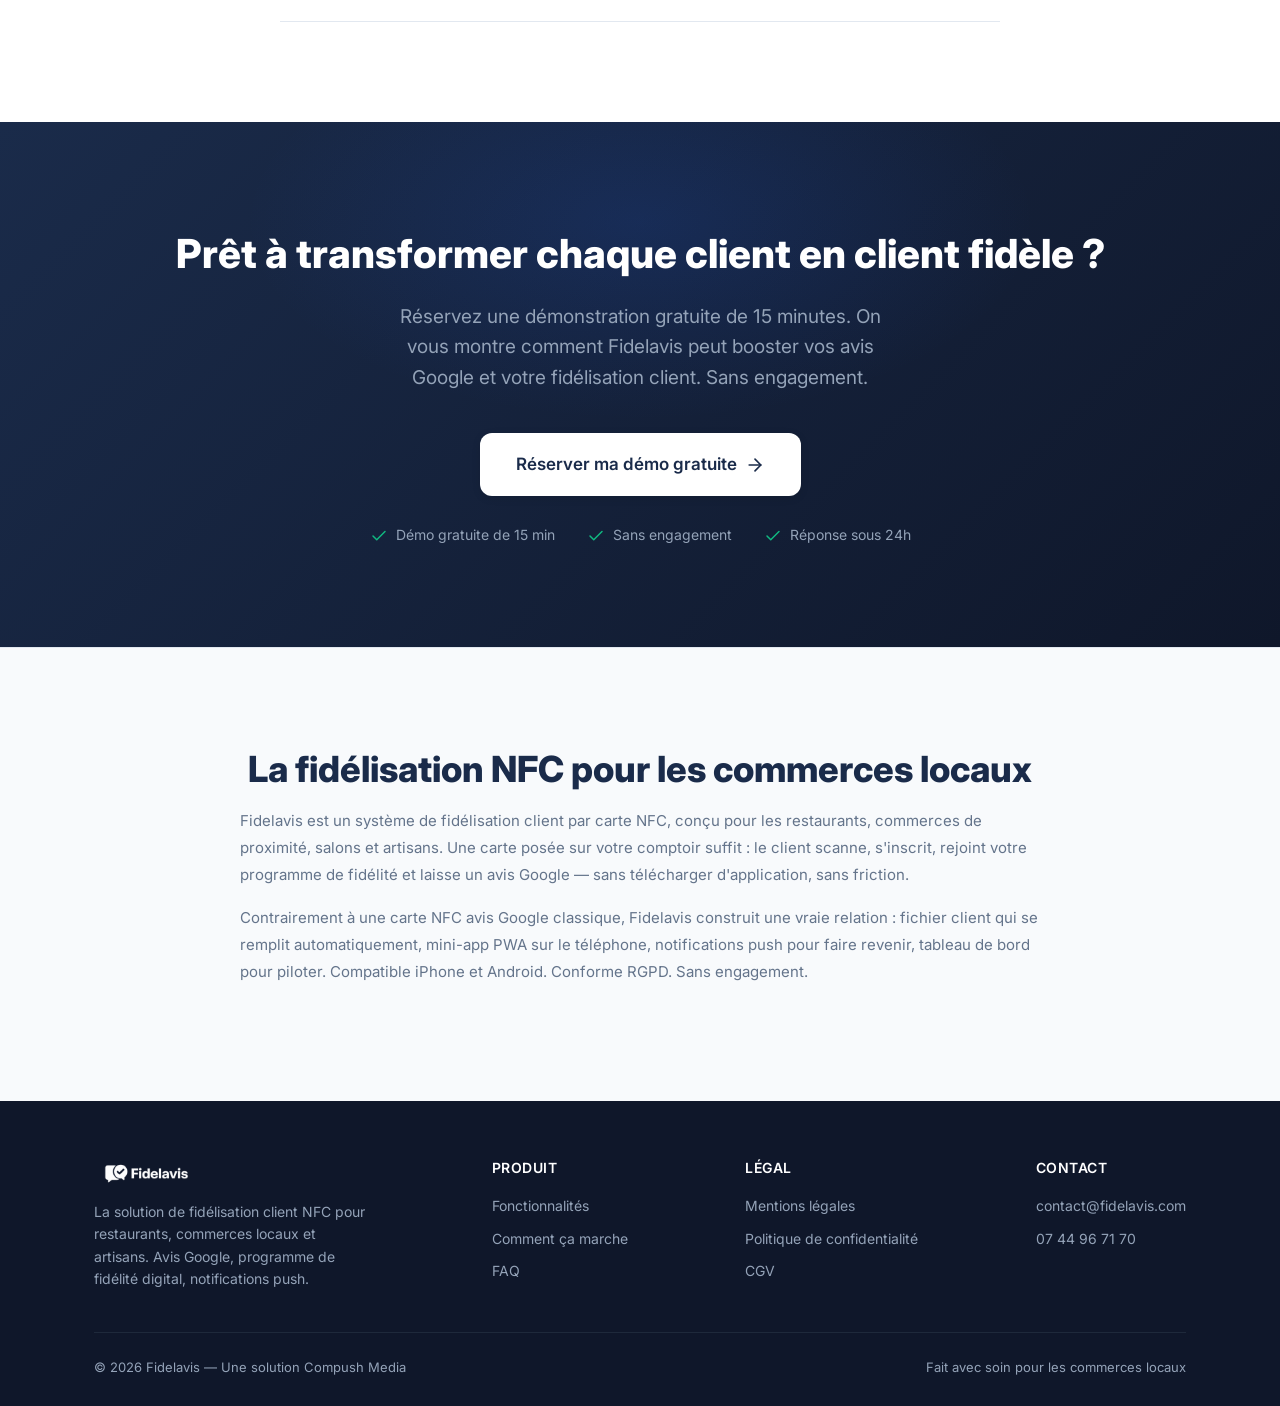
==== commit a3798950: "Fix critique : modal ne bloque plus la page .modal { display: none } par défaut (plus display:flex q" ====
--- a/index.html
+++ b/index.html
@@ -155,7 +155,7 @@
         <li><a href="#comment-ca-marche" class="nav__link">Comment ça marche</a></li>
         
         <li><a href="#faq" class="nav__link">FAQ</a></li>
-        <li class="nav__cta"><a href="#demo" class="btn btn--primary btn--sm">Réserver ma démo</a></li>
+        <li class="nav__cta"><a href="#" data-open-demo class="btn btn--primary btn--sm">Réserver ma démo</a></li>
       </ul>
       <button class="nav__burger" aria-label="Menu">
         <span></span><span></span><span></span>
@@ -174,7 +174,7 @@
         <h1 class="hero__title reveal">La carte NFC qui fidélise vos clients et booste vos <span>avis Google.</span></h1>
         <p class="hero__subtitle reveal">Un scan NFC suffit : votre client s'inscrit, laisse un avis Google, installe votre mini-app et rejoint votre programme de fidélité. Automatiquement. Sans application à télécharger.</p>
         <div class="hero__ctas reveal">
-          <a href="#demo" class="btn btn--primary btn--lg">Réserver ma démo gratuite <svg xmlns="http://www.w3.org/2000/svg" width="20" height="20" viewBox="0 0 24 24" fill="none" stroke="currentColor" stroke-width="2" stroke-linecap="round" stroke-linejoin="round"><path d="M5 12h14"/><path d="m12 5 7 7-7 7"/></svg></a>
+          <a href="#" data-open-demo class="btn btn--primary btn--lg">Réserver ma démo gratuite <svg xmlns="http://www.w3.org/2000/svg" width="20" height="20" viewBox="0 0 24 24" fill="none" stroke="currentColor" stroke-width="2" stroke-linecap="round" stroke-linejoin="round"><path d="M5 12h14"/><path d="m12 5 7 7-7 7"/></svg></a>
           <a href="#comment-ca-marche" class="btn btn--secondary">Voir comment ça marche</a>
         </div>
         <div class="hero__proof reveal">
@@ -291,7 +291,7 @@
         </div>
       </div>
       <div style="margin-top:48px" class="reveal">
-        <a href="#demo" class="btn btn--primary btn--lg">Réserver ma démo gratuite <svg xmlns="http://www.w3.org/2000/svg" width="20" height="20" viewBox="0 0 24 24" fill="none" stroke="currentColor" stroke-width="2" stroke-linecap="round" stroke-linejoin="round"><path d="M5 12h14"/><path d="m12 5 7 7-7 7"/></svg></a>
+        <a href="#" data-open-demo class="btn btn--primary btn--lg">Réserver ma démo gratuite <svg xmlns="http://www.w3.org/2000/svg" width="20" height="20" viewBox="0 0 24 24" fill="none" stroke="currentColor" stroke-width="2" stroke-linecap="round" stroke-linejoin="round"><path d="M5 12h14"/><path d="m12 5 7 7-7 7"/></svg></a>
       </div>
     </div>
   </section>
@@ -579,7 +579,7 @@
       <h2 class="cta-final__title reveal">Prêt à transformer chaque client en client fidèle ?</h2>
       <p class="cta-final__subtitle reveal">Réservez une démonstration gratuite de 15 minutes. On vous montre comment Fidelavis peut booster vos avis Google et votre fidélisation client. Sans engagement.</p>
       <div class="reveal">
-        <a href="mailto:contact@fidelavis.com?subject=Demande de démo Fidelavis" class="btn btn--white btn--lg">Réserver ma démo gratuite <svg xmlns="http://www.w3.org/2000/svg" width="20" height="20" viewBox="0 0 24 24" fill="none" stroke="currentColor" stroke-width="2" stroke-linecap="round" stroke-linejoin="round"><path d="M5 12h14"/><path d="m12 5 7 7-7 7"/></svg></a>
+        <a href="#" data-open-demo class="btn btn--white btn--lg">Réserver ma démo gratuite <svg xmlns="http://www.w3.org/2000/svg" width="20" height="20" viewBox="0 0 24 24" fill="none" stroke="currentColor" stroke-width="2" stroke-linecap="round" stroke-linejoin="round"><path d="M5 12h14"/><path d="m12 5 7 7-7 7"/></svg></a>
       </div>
       <div class="cta-final__checks reveal">
         <div class="cta-final__check">
@@ -643,10 +643,10 @@
     </div>
   </footer>
 
-  <script src="js/main.js"></script>
+  <script src="js/main.js?v=3"></script>
 
   <!-- ======================== MODAL DÉMO ======================== -->
-  <div id="demo-modal" class="modal" role="dialog" aria-modal="true" aria-labelledby="modal-title" hidden>
+  <div id="demo-modal" class="modal" role="dialog" aria-modal="true" aria-labelledby="modal-title">
     <div class="modal__overlay" id="modal-overlay"></div>
     <div class="modal__box">
       <button class="modal__close" id="modal-close" aria-label="Fermer">&times;</button>
@@ -698,98 +698,5 @@
     </div>
   </div>
 
-  <script>
-  (function() {
-    // Open modal
-    function openModal() {
-      var m = document.getElementById('demo-modal');
-      m.hidden = false;
-      document.body.style.overflow = 'hidden';
-      setTimeout(function(){ m.classList.add('modal--open'); }, 10);
-      document.getElementById('f-prenom').focus();
-    }
-    function closeModal() {
-      var m = document.getElementById('demo-modal');
-      m.classList.remove('modal--open');
-      setTimeout(function(){ m.hidden = true; document.body.style.overflow = ''; }, 300);
-    }
-
-    // Wire up all CTA buttons
-    document.querySelectorAll('a[href="#demo"], a[href*="mailto"]').forEach(function(btn) {
-      btn.addEventListener('click', function(e) {
-        e.preventDefault();
-        openModal();
-      });
-    });
-    // Nav CTA
-    document.querySelectorAll('.nav__cta a').forEach(function(btn) {
-      btn.addEventListener('click', function(e) {
-        e.preventDefault();
-        openModal();
-      });
-    });
-
-    document.getElementById('modal-overlay').addEventListener('click', closeModal);
-    document.getElementById('modal-close').addEventListener('click', closeModal);
-    document.getElementById('modal-close-success').addEventListener('click', closeModal);
-
-    document.addEventListener('keydown', function(e) {
-      if (e.key === 'Escape') closeModal();
-    });
-
-    // Form submit → Formsubmit.co AJAX
-    document.getElementById('demo-form').addEventListener('submit', function(e) {
-      e.preventDefault();
-      var form = this;
-      var prenom = document.getElementById('f-prenom').value.trim();
-      var nom = document.getElementById('f-nom').value.trim();
-      var entreprise = document.getElementById('f-entreprise').value.trim();
-      var telephone = document.getElementById('f-telephone').value.trim();
-      var email = document.getElementById('f-email').value.trim();
-      var errEl = document.getElementById('form-error');
-
-      if (!prenom || !nom || !entreprise || !telephone || !email) {
-        errEl.hidden = false;
-        return;
-      }
-      errEl.hidden = true;
-
-      var btnLabel = document.getElementById('btn-label');
-      var btnLoader = document.getElementById('btn-loader');
-      var submitBtn = document.getElementById('form-submit-btn');
-      btnLabel.hidden = true;
-      btnLoader.hidden = false;
-      submitBtn.disabled = true;
-
-      fetch('https://formsubmit.co/ajax/support@fidelavis.com', {
-        method: 'POST',
-        headers: { 'Content-Type': 'application/json', 'Accept': 'application/json' },
-        body: JSON.stringify({
-          _subject: 'Nouvelle demande de démo — ' + prenom + ' ' + nom,
-          _captcha: 'false',
-          Prénom: prenom,
-          Nom: nom,
-          Entreprise: entreprise,
-          Téléphone: telephone,
-          Email: email
-        })
-      })
-      .then(function(r) { return r.json(); })
-      .then(function(data) {
-        document.getElementById('form-container').hidden = true;
-        document.getElementById('success-prenom').textContent = prenom;
-        document.getElementById('form-success').hidden = false;
-        form.reset();
-      })
-      .catch(function() {
-        btnLabel.hidden = false;
-        btnLoader.hidden = true;
-        submitBtn.disabled = false;
-        errEl.textContent = 'Erreur réseau. Réessayez ou contactez support@fidelavis.com';
-        errEl.hidden = false;
-      });
-    });
-  })();
-  </script>
 </body>
 </html>
--- a/css/styles.css
+++ b/css/styles.css
@@ -1592,13 +1592,16 @@
    MODAL DÉMO
    ======================== */
 .modal {
+  display: none;
   position: fixed;
   inset: 0;
   z-index: 9999;
-  display: flex;
   align-items: center;
   justify-content: center;
   padding: 16px;
+}
+.modal.modal--visible {
+  display: flex;
 }
 .modal__overlay {
   position: absolute;
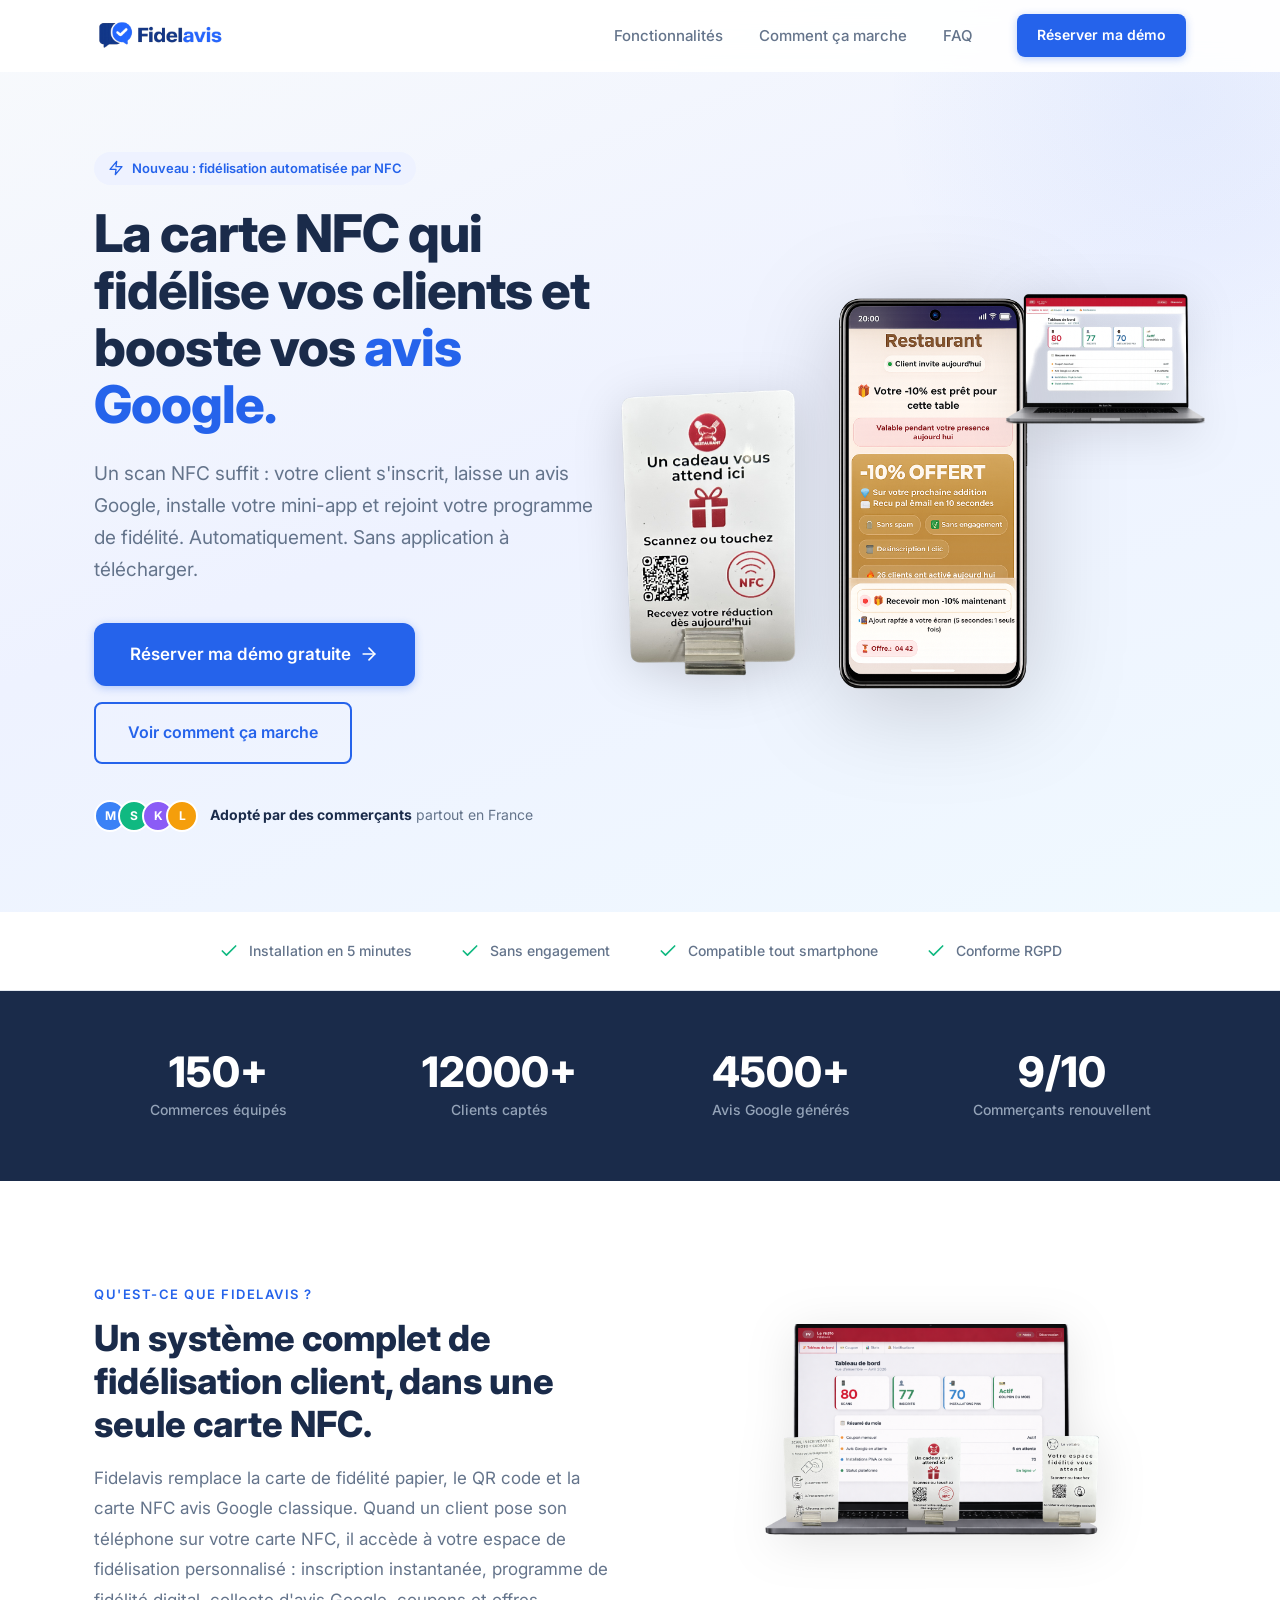
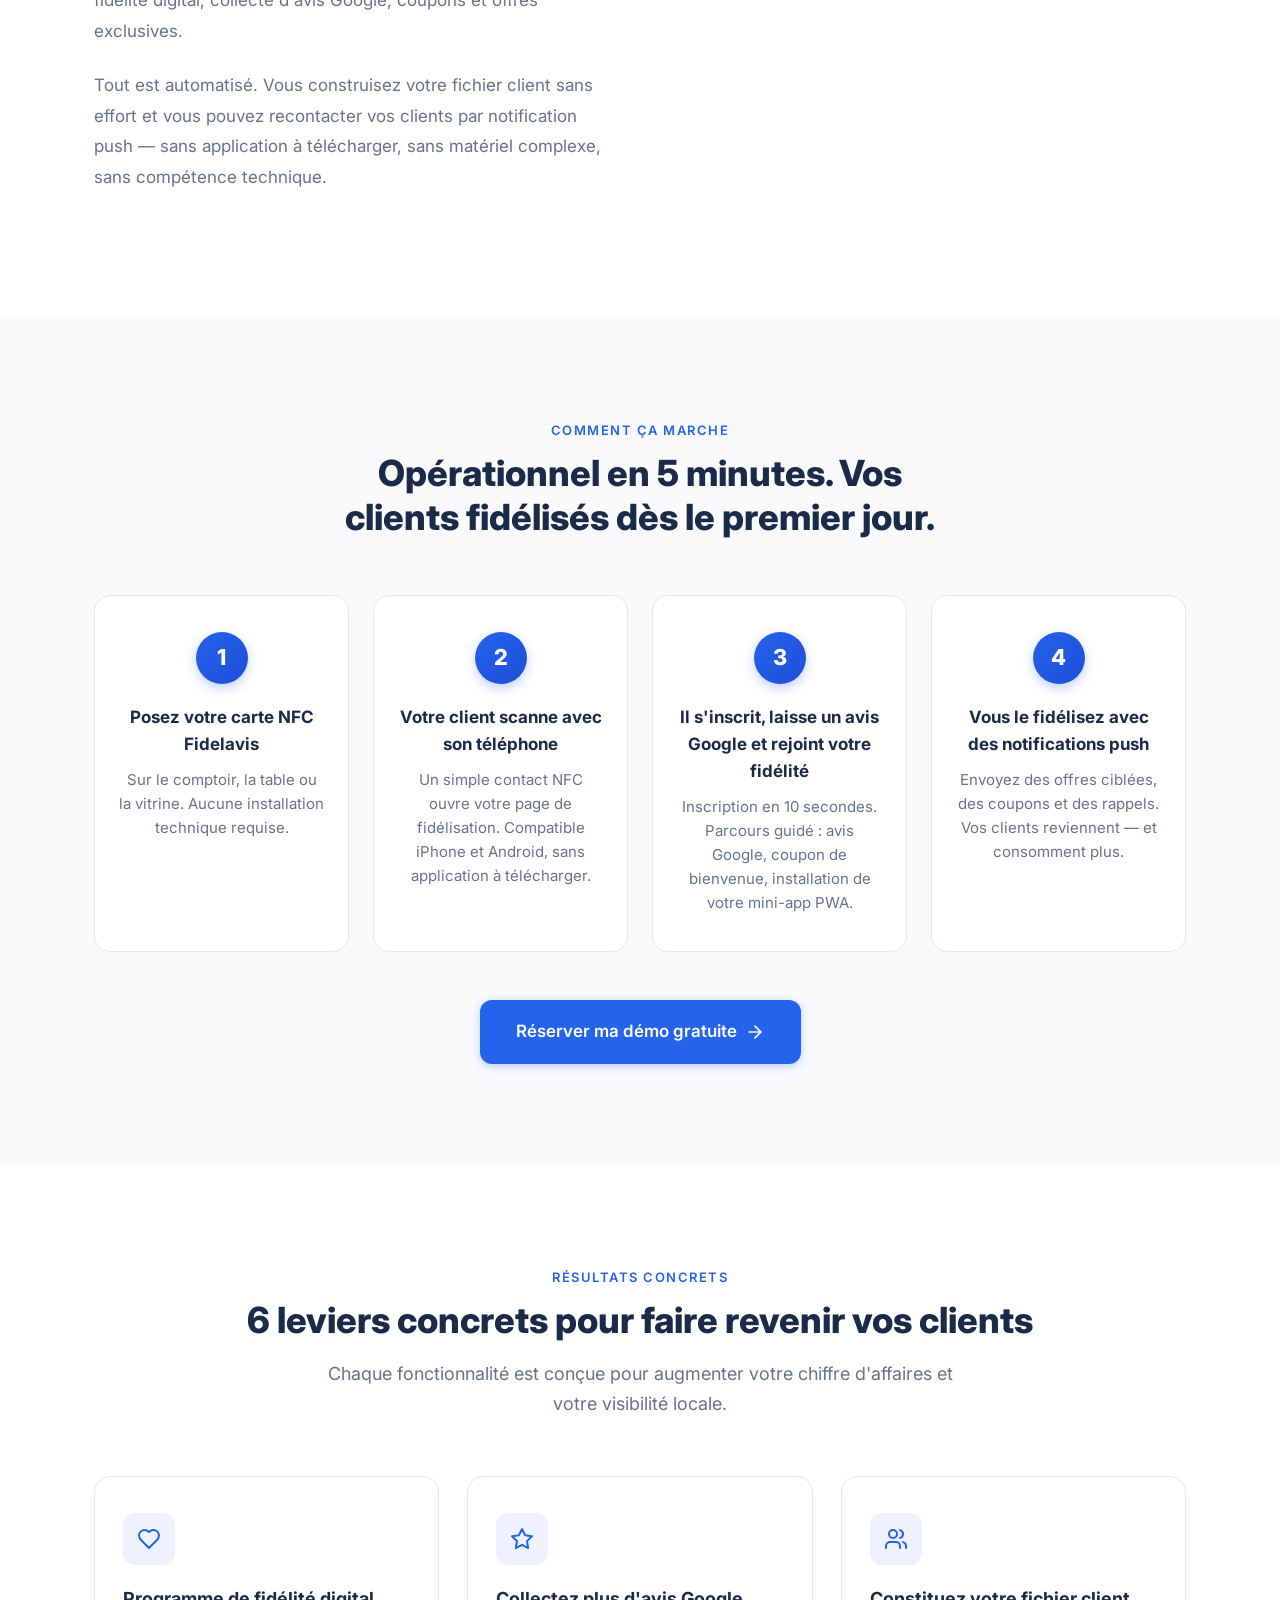
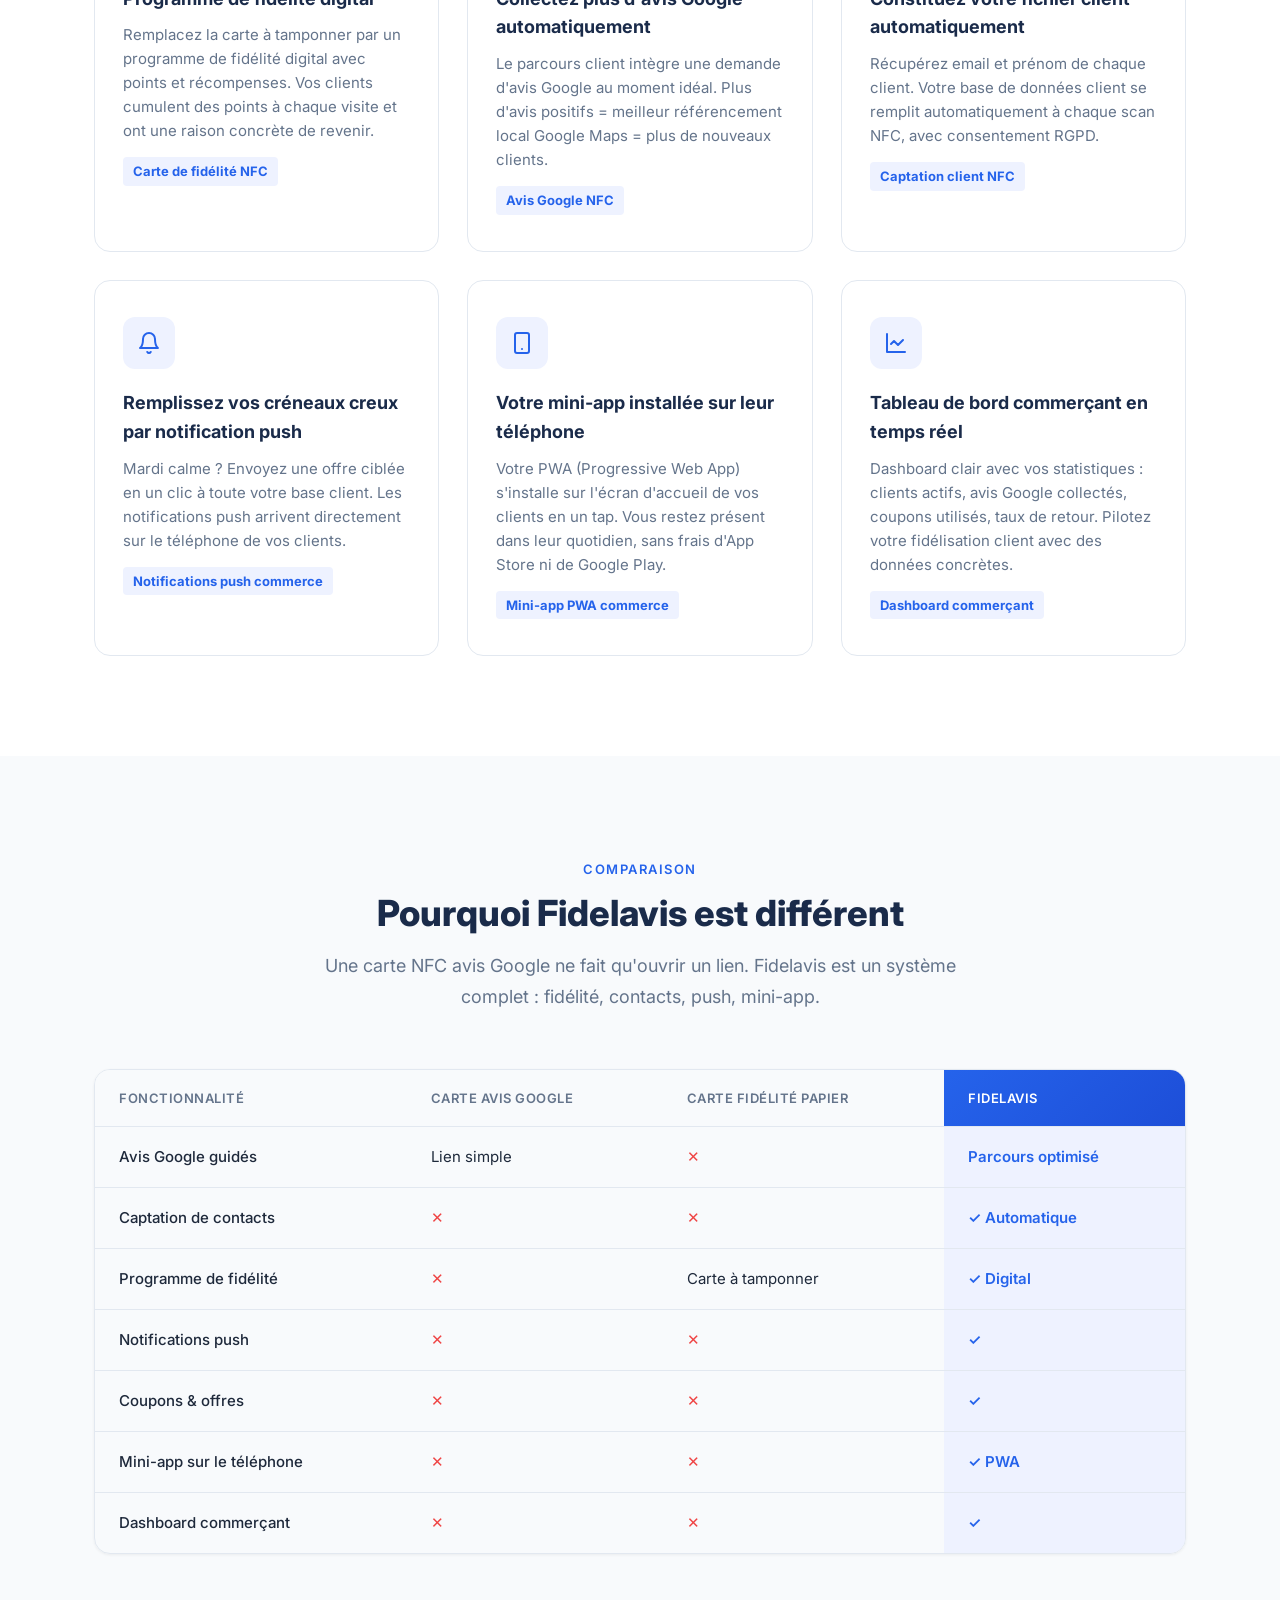
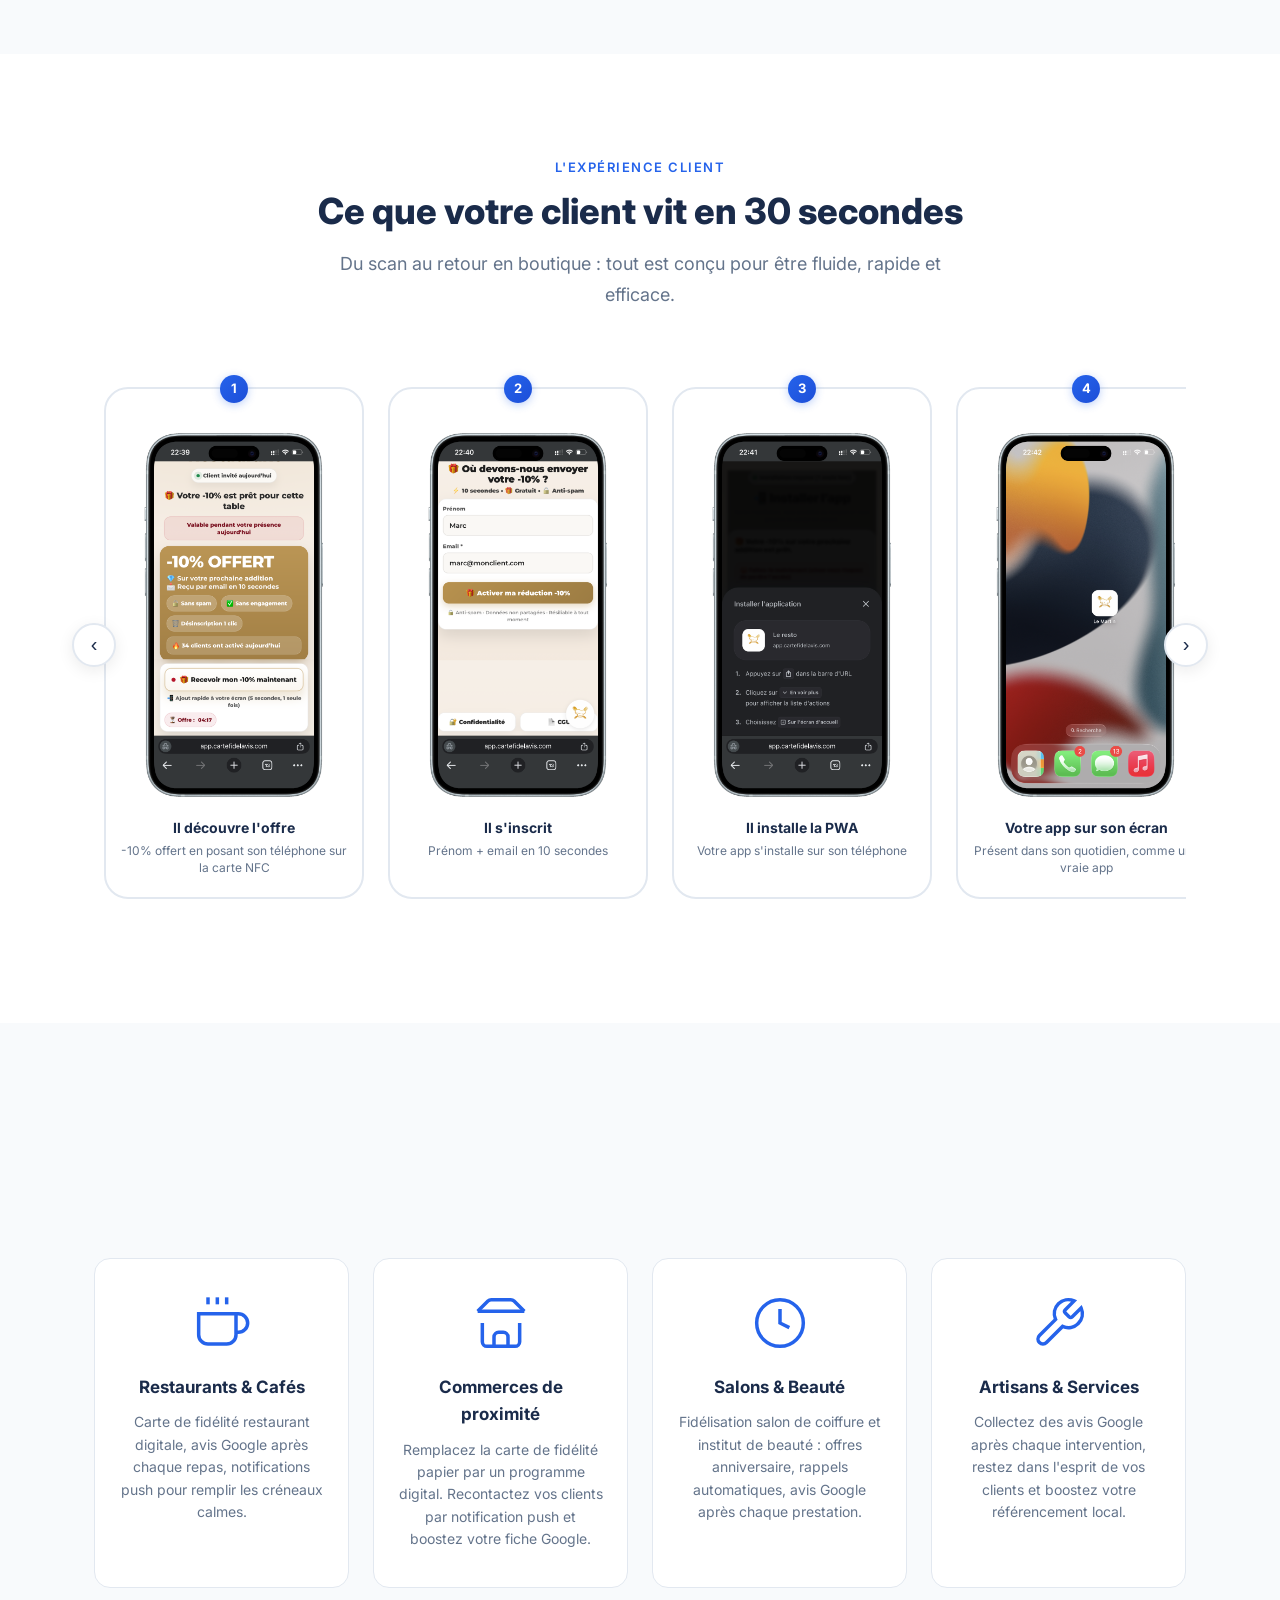
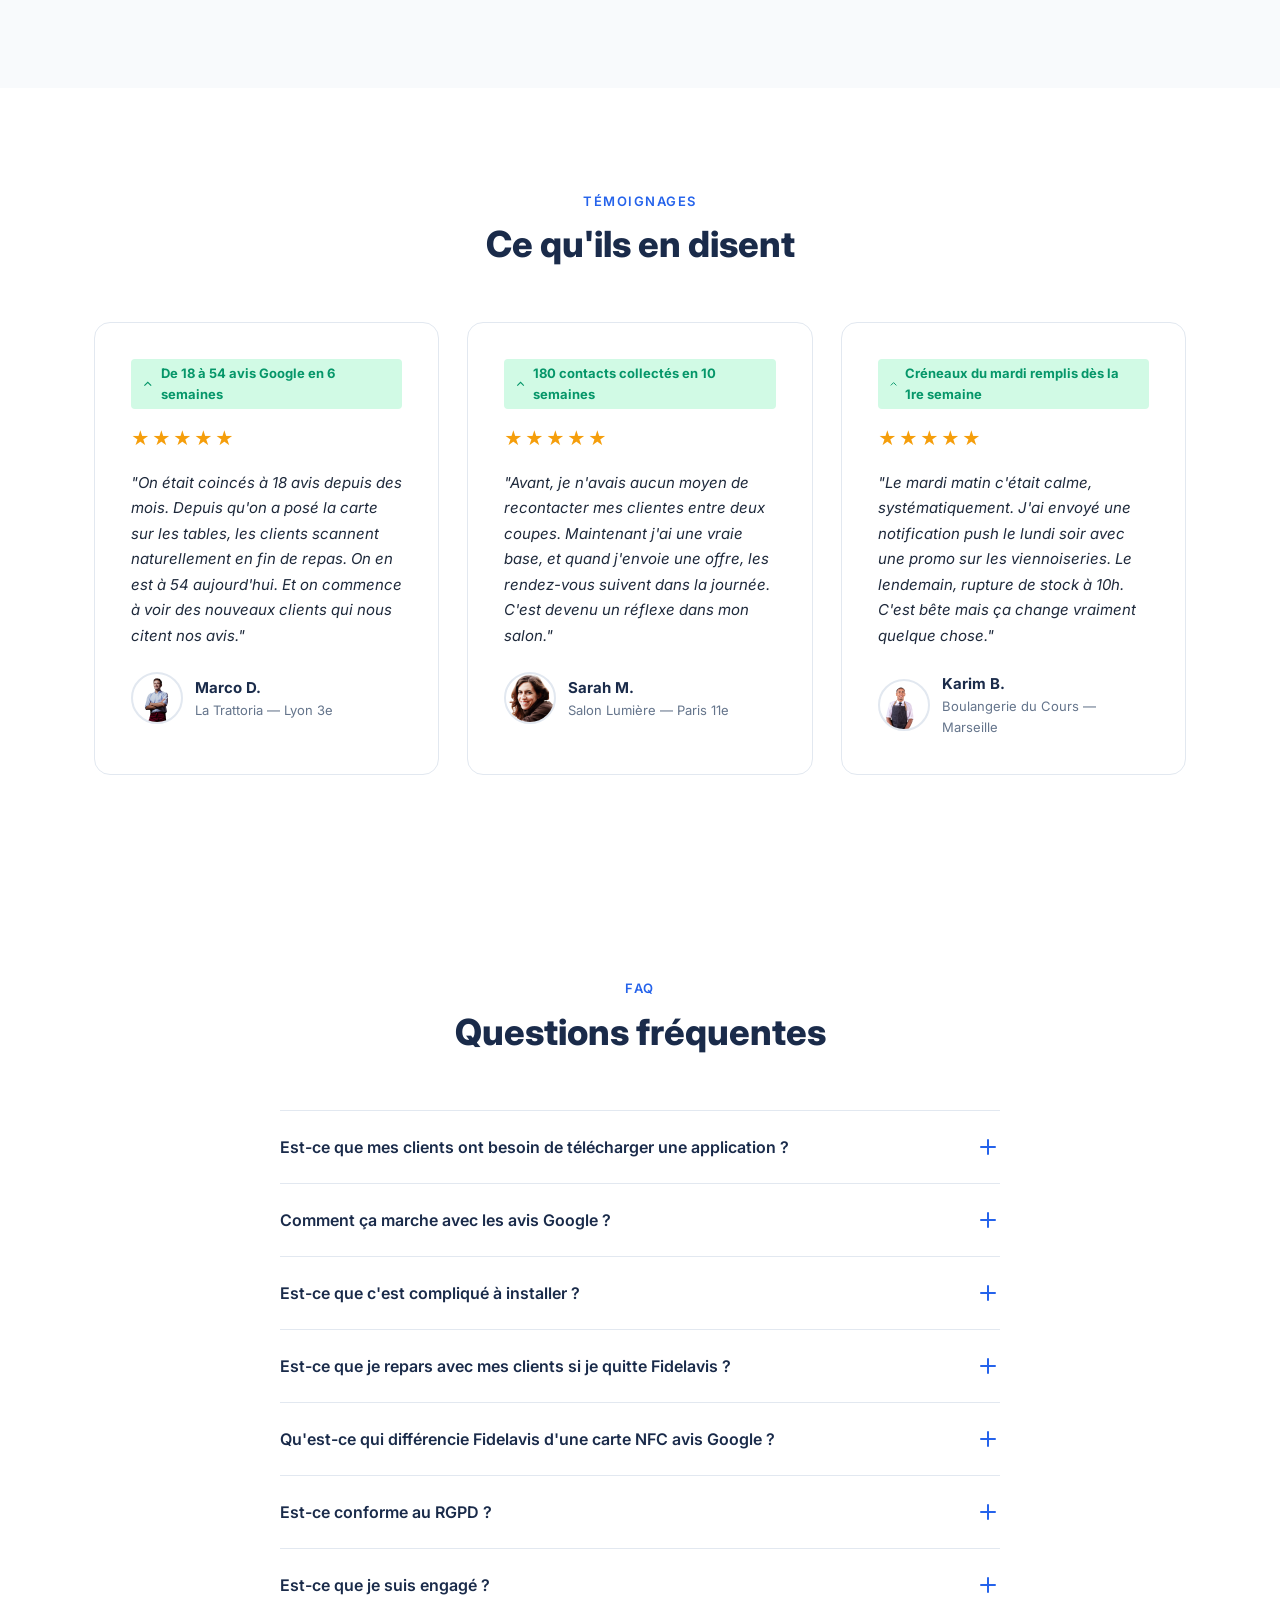
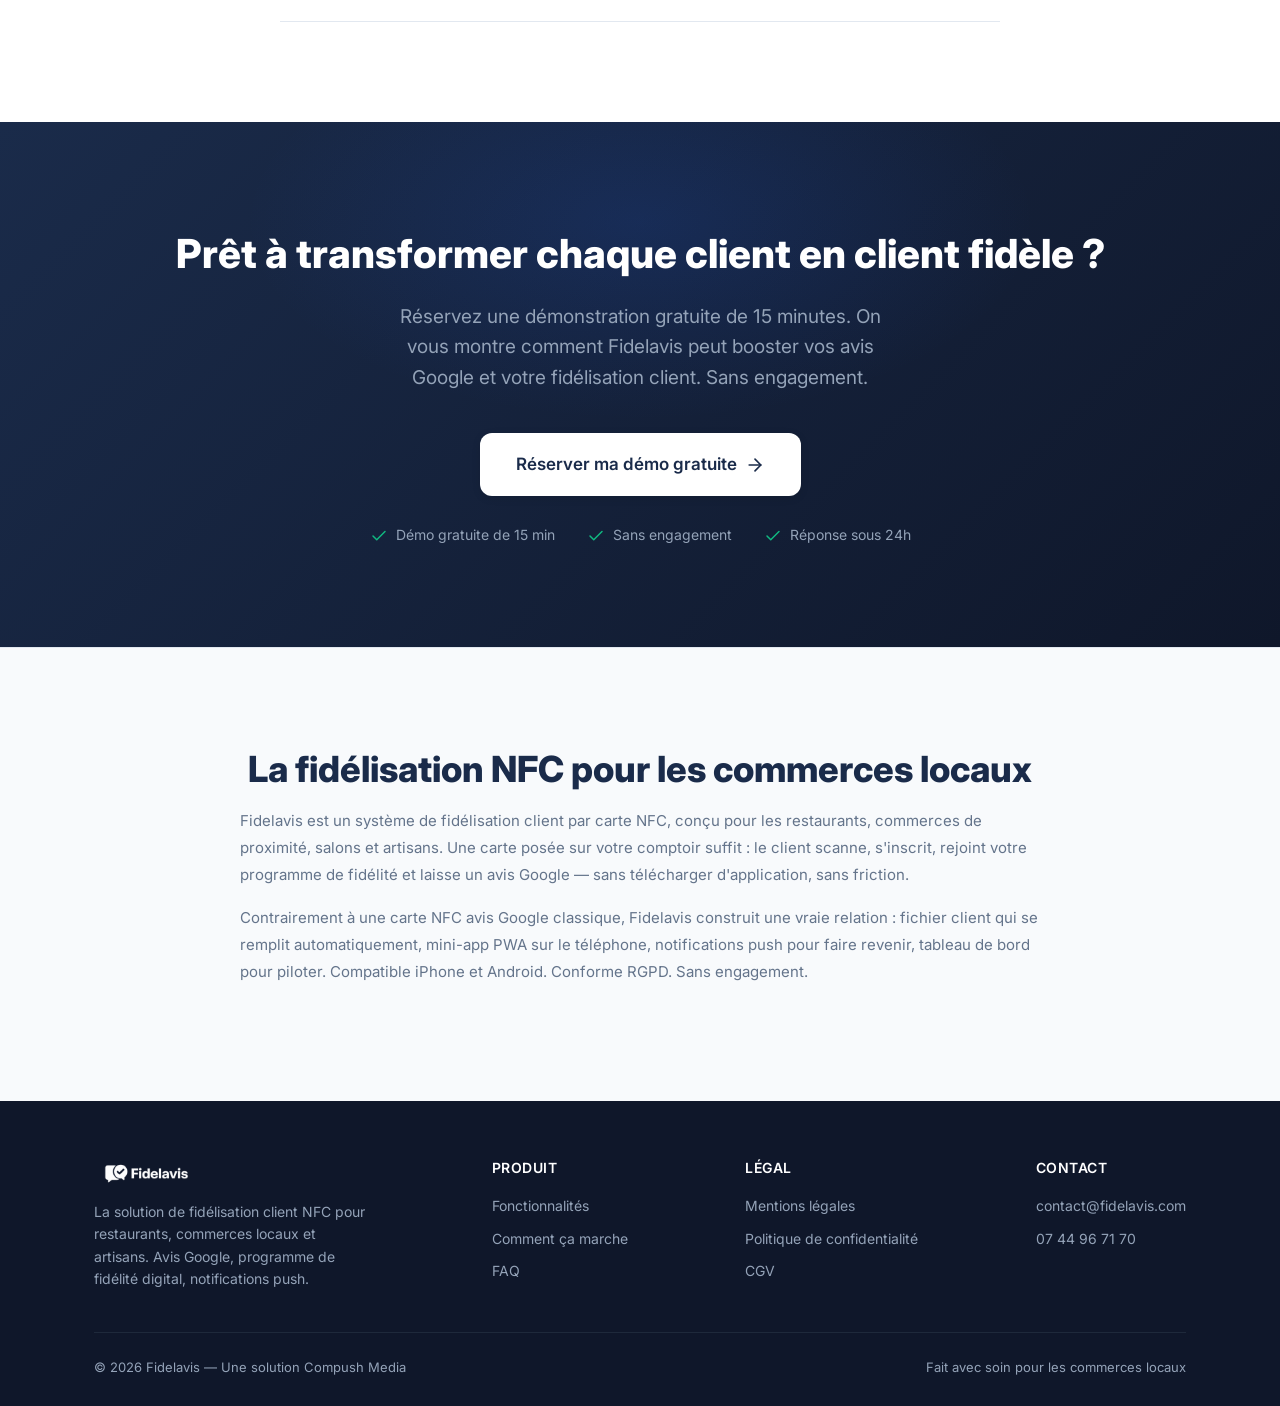
==== commit 95da27a1: "Landing : retrait des 199 € d'installation Les données structurées annonçaient « + 199€ installation" ====
--- a/index.html
+++ b/index.html
@@ -60,7 +60,7 @@
               "priceCurrency": "EUR",
               "billingDuration": "P1M"
             },
-            "description": "10 cartes NFC, avis Google guidés, collecte contacts, fidélité digital, notifications push, coupons, mini-app PWA, emails automatisés 12 mois, dashboard. + 199€ installation.",
+            "description": "10 cartes NFC, avis Google guidés, collecte contacts, fidélité digital, notifications push, coupons, mini-app PWA, emails automatisés 12 mois, dashboard. Sans frais d'installation.",
             "availability": "https://schema.org/InStock"
           },
           {
@@ -74,7 +74,7 @@
               "priceCurrency": "EUR",
               "billingDuration": "P1M"
             },
-            "description": "Tout le plan Essentiel + réponses automatiques aux avis Google, formation équipe, méthode de présentation client pour maximiser les inscriptions. + 199€ installation.",
+            "description": "Tout le plan Essentiel + réponses automatiques aux avis Google, formation équipe, méthode de présentation client pour maximiser les inscriptions. Sans frais d'installation.",
             "availability": "https://schema.org/InStock"
           }
         ]
